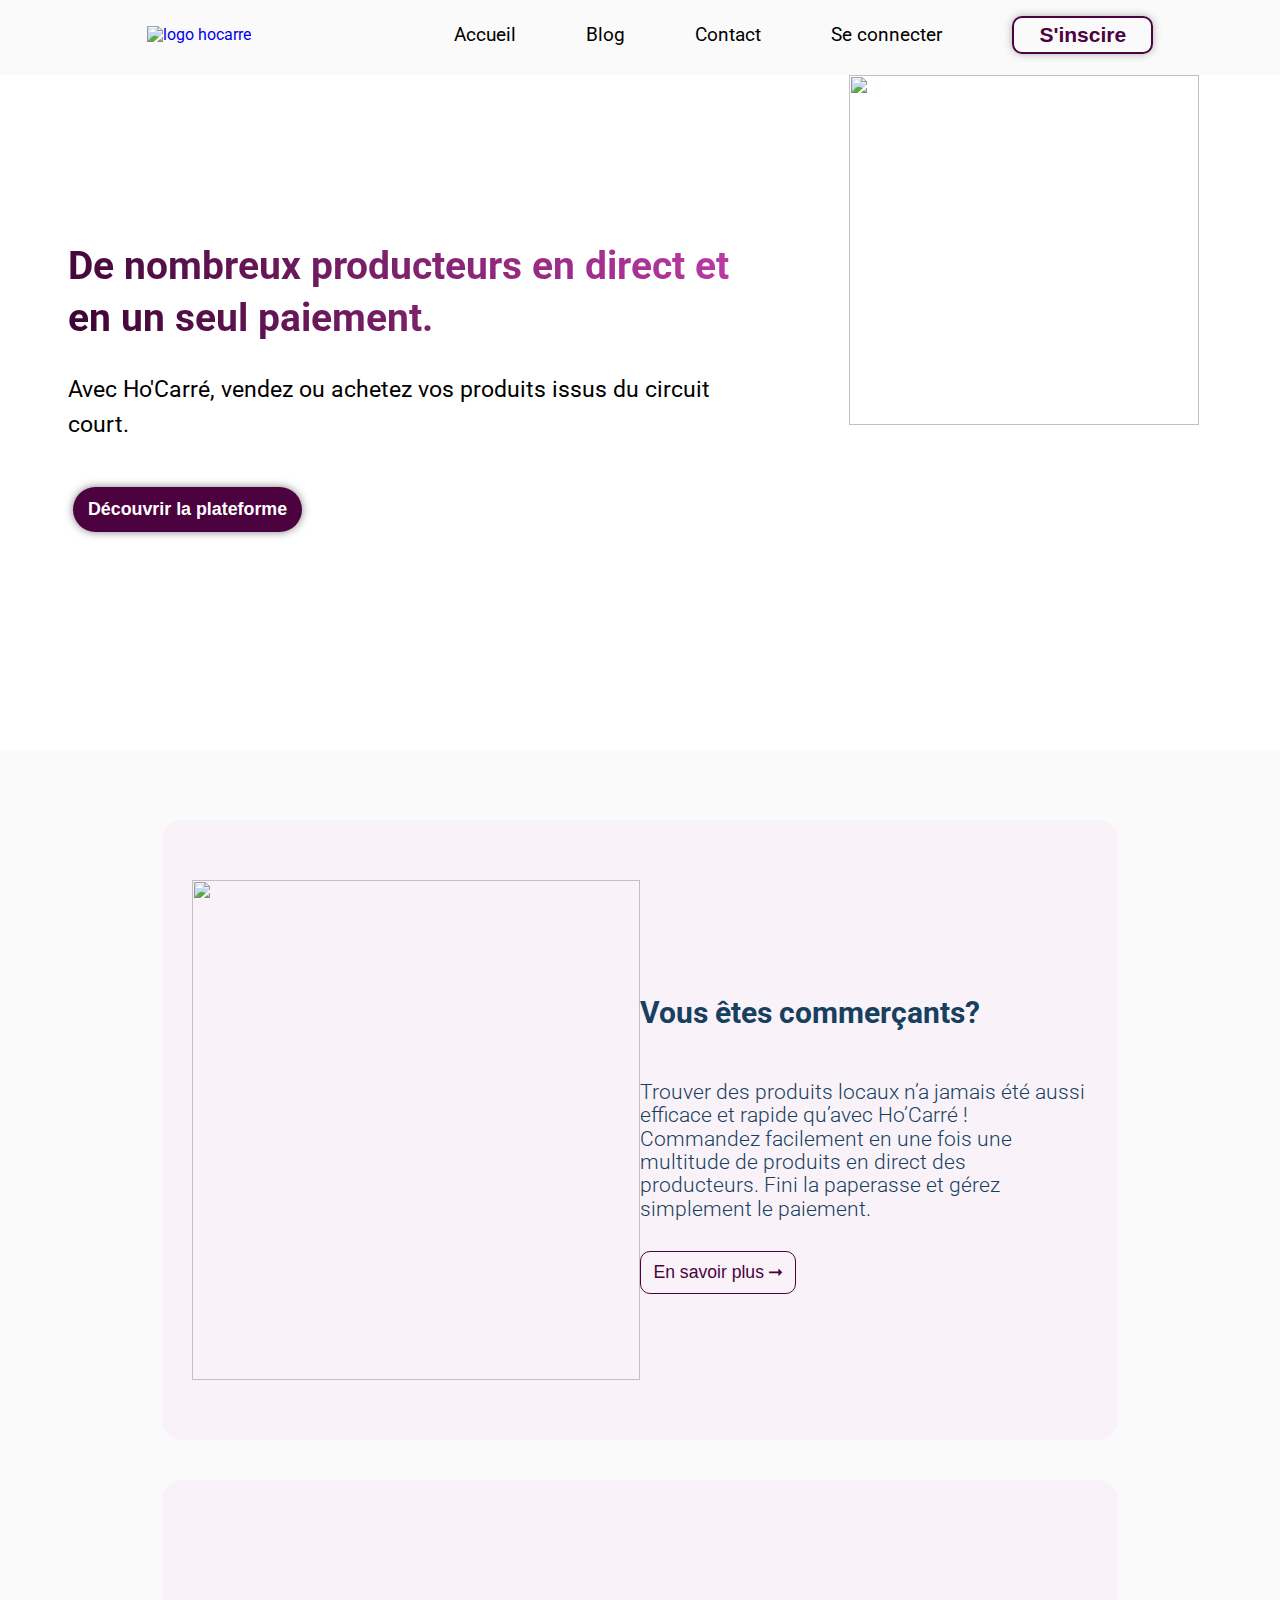
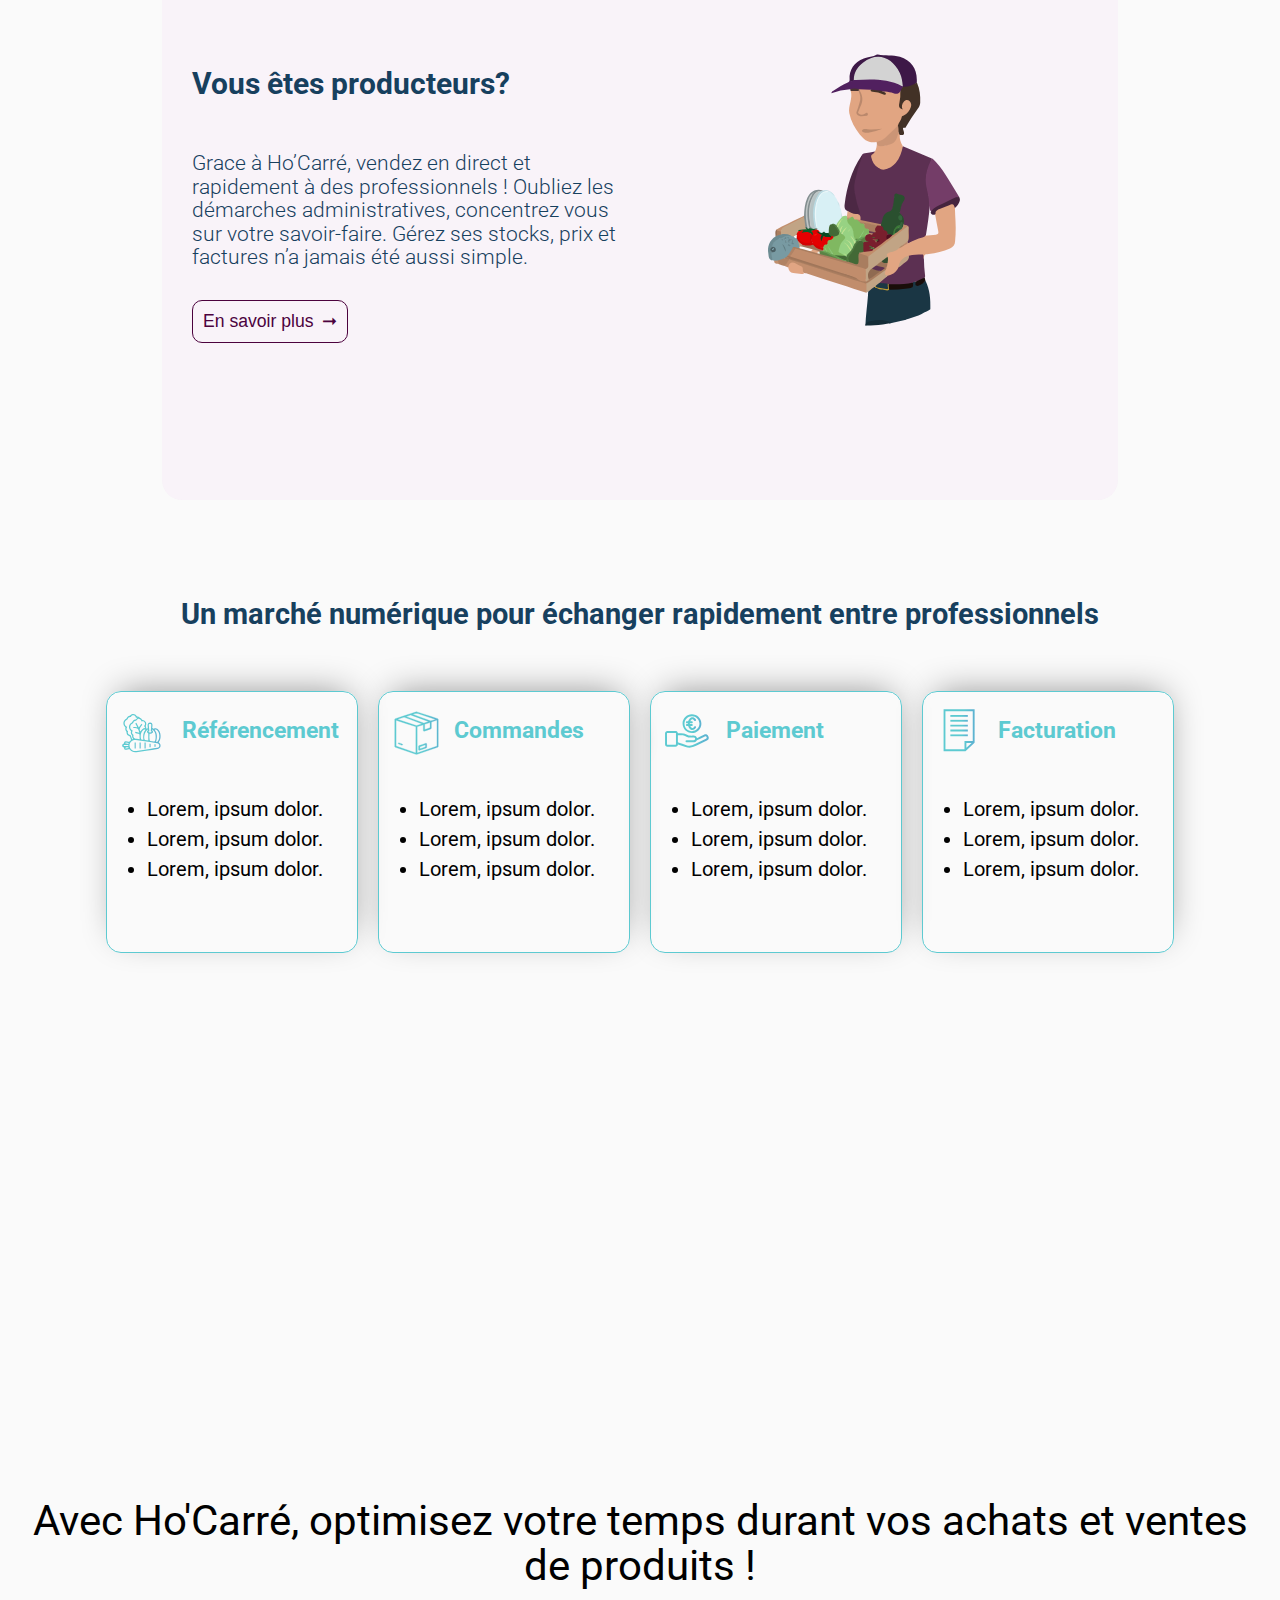
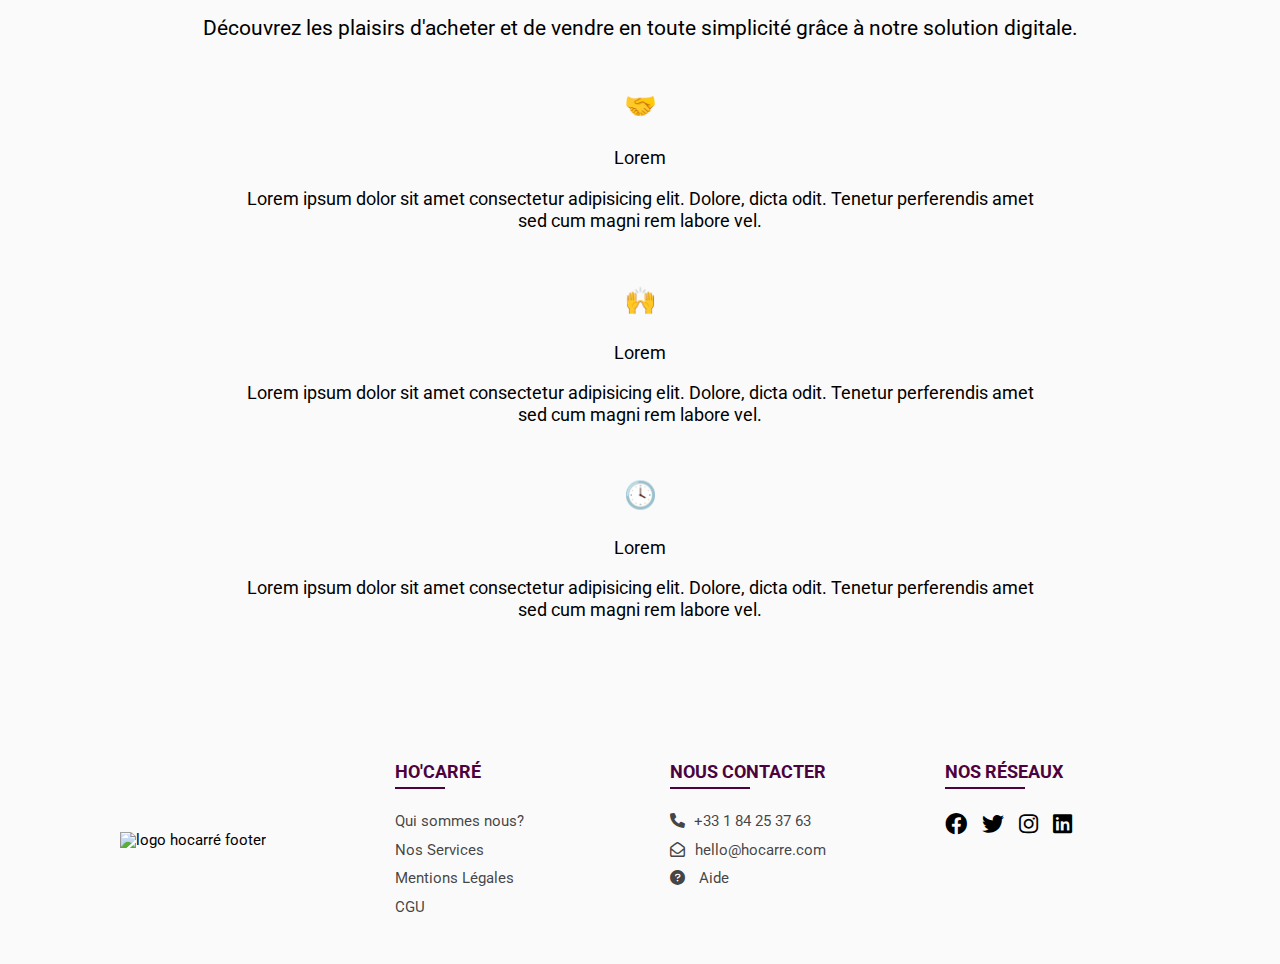
==== index.html @ ea3fe145 "why-hocarre section + resizing the hero section" ====
<!DOCTYPE html>
<html lang="fr">
<head>
    <meta charset="UTF-8">
    <meta http-equiv="X-UA-Compatible" content="IE=edge">
    <meta name="viewport" content="width=device-width, initial-scale=1.0">
    <meta name="description" content="Marketplace B2B">
    <title>Ho&#039;Carré | Accueil</title>
    <!-- icon -->
    <link rel="icon" type="image/icon" href="./assets/images/logos/iconHocarre.svg">
    <!-- font awesome cdn, will be moved to css file later -->
    <link rel="stylesheet" href="https://cdnjs.cloudflare.com/ajax/libs/font-awesome/6.0.0-beta3/css/all.min.css">
    <!-- fonts loaded with the preconnect attribute from google fonts -->
    <link rel="preconnect" href="https://fonts.googleapis.com">
    <link rel="preconnect" href="https://fonts.googleapis.com">
    <link rel="preconnect" href="https://fonts.gstatic.com" crossorigin>
    <link href="https://fonts.googleapis.com/css2?family=Roboto:wght@100;300;400;700&display=swap" rel="stylesheet">
    <!-- css styles -->
    <link rel="stylesheet" href="./distribution/css/style.css">
    <!-- Start of HubSpot Embed Code -->
    <script type="text/javascript" id="hs-script-loader" async defer src="//js-eu1.hs-scripts.com/25227429.js"></script>
    <!-- End of HubSpot Embed Code -->
</head>
<body>

    <!-- NAVBAR STARTS -->
    <header class="header">
        <nav class="navbar" role="navigation">

            <!-- LOGO STARTS -->
            <div class="navbar__logo">
                <a href="#"><img class="logo" src="./assets/images/logos/logoHocarre.svg" alt="logo hocarre"></a>
            </div>
            <!-- LOGO ENDS -->

            <!-- MENU STARTS -->
            <div class="menu">
                <ul class="menu__list" id="navMenu">
                    <li class="menu__item" >
                        <a class="item__link underlined" href="#">Accueil</a>
                    </li>
                    <li class="menu__item" >
                        <a class="item__link underlined" href="#">Blog</a>
                    </li>
                    <li class="menu__item">
                        <a class="item__link underlined" href="./contact.html" target="_blank">Contact</a>
                    </li>
                    <li class="menu__item">
                        <a style="white-space: nowrap;" class="item__link underlined" href="#"> Se connecter</a>
                    </li>
                    <li class="menu__item signUp">
                        <a href="https://app.hocarre.com/fr/register">
                            <button class="sign-up-btn" role="button">S'inscire</button>
                        </a>
                    </li>
                </ul>
                
            </div>
            <!-- MENU ENDS -->
            <button class="menu__hamburger" id="hamburger">
                <span class="menu__bar"></span>
                <span class="menu__bar"></span>
                <span class="menu__bar"></span>
            </button>
        </nav>
    </header>
    <!-- NAVBAR ENDS -->

    <!-- GLOBAL CONTAINER STARTS -->
    <div class="global-container">
        <!-- PRESENTATION STARTS -->
        <section class="section-presentation">
            <div class="presentation-container ">
                <div class="presentation__left ">
                    <div class="presentation__header">
                        <p class="presentation-title line-up gradient-text">
                            De nombreux producteurs en direct et en un seul paiement.
                        </p>
                    </div>
                    <div class="presentation__body">
                        <p class="presentation-text line-up">
                            Avec Ho'Carré, vendez ou achetez vos produits issus du circuit court.
                        </p>
                    </div>
                    <div class="presentation-cta">
                        <button class="presentation-cta__button line-up" role="button">
                            Découvrir la plateforme
                        </button>
                    </div>
                </div>

                <div class="presentation__right">
                    <img src="./assets/images/logos/logoHocarreSlogan.svg" width="350px" height="350px" alt="">
                </div>
            </div>
        </section>
        <!-- PRESENTATION ENDS -->

        <!-- HERO STARTS -->

        <section class="hero">
            
            <div class="hero_container">
                <div class="image_hero_A">
                    <img src="./assets/images/hero_section/woman.svg" alt="" class="hero-img-A">
                
                </div>
                <div class="text_hero">

                    <h3 class="text_header">
                        Vous êtes commerçants?
                    </h3>
    
                    <p class="main_text">
Trouver des produits locaux n’a jamais été aussi efficace et rapide qu’avec Ho’Carré ! Commandez facilement en une fois une multitude de produits en direct des producteurs. Fini la paperasse et gérez simplement le paiement.                    
                    </p>
    
                    <a href="">
                        <button class="hero-button arrow">En savoir plus</button>
                    </a>
    
                </div>
    
    
            </div>
 

        </section>

        <!-- ******************************************************************************************* -->

        <section class="hero">

            <div class="hero_container">
                <div class="text_hero">

                    <h3 class="text_header">
                        Vous êtes producteurs?
                    </h3>
    
                    <p class="main_text">
                        Grace à Ho’Carré, vendez en direct et rapidement à des professionnels ! Oubliez les démarches administratives, concentrez vous sur votre savoir-faire. Gérez ses stocks, prix et factures n’a jamais été aussi simple.
                    </p>
    
                    <a href="">
                        <button class="hero-button arrow"> 
                            En savoir plus
                        </button>
                    </a>
    
                </div>
    
                <div class="image_hero_A">
                    <img src="./assets/images/hero_section/Boy.svg" alt="" class="hero-img-A">
    
                </div>
    
            </div>
        </section>
        <!-- HERO ENDS  -->

        

        <!-- FEATURES STARTS -->
        <section class="section-features">

            <div class="features_top">
                <h1 class="features_title" >Un marché numérique pour échanger rapidement entre professionnels </h1>
            </div>

            <div class="features_bottom">

                <div class="features-box">
                    <div class="box-top">
                        <img src="./assets/images/features_section/référencement.svg" alt="">
                        <h2 class="box-title">Référencement</h2>
                    </div>

                    <div class="box-bottom">
                        <ul class="box-list">
                            <li class="box-item"> Lorem, ipsum dolor. </li>
                            <li class="box-item"> Lorem, ipsum dolor. </li>
                            <li class="box-item"> Lorem, ipsum dolor.</li>
                        </ul>

                    </div>



                </div>

                <div class="features-box">
                    <div class="box-top">
                        <img src="./assets/images/features_section/commandes.svg" alt="">
                        <h2 class="box-title">Commandes</h2>
                    </div>

                    <div class="box-bottom">
                        <ul class="box-list">
                            <li class="box-item"> Lorem, ipsum dolor. </li>
                            <li class="box-item"> Lorem, ipsum dolor. </li>
                            <li class="box-item"> Lorem, ipsum dolor.</li>
                        </ul>

                    </div>


                </div>

                <div class="features-box">
                    <div class="box-top">      
                        <img src="./assets/images/features_section/paiement.svg" alt="">
                        <h2 class="box-title">Paiement</h2>
                    </div>

                    <div class="box-bottom">
                        <ul class="box-list">
                            <li class="box-item"> Lorem, ipsum dolor. </li>
                            <li class="box-item"> Lorem, ipsum dolor. </li>
                            <li class="box-item"> Lorem, ipsum dolor.</li>
                        </ul>

                    </div>


                </div>

                <div class="features-box">
                    
                    <div class="box-top">
                        <img src="./assets/images/features_section/facturation.svg" alt="">
                        <h2 class="box-title">Facturation</h2>
                    </div>

                    <div class="box-bottom">
                        <ul class="box-list">
                            <li class="box-item"> Lorem, ipsum dolor. </li>
                            <li class="box-item"> Lorem, ipsum dolor. </li>
                            <li class="box-item"> Lorem, ipsum dolor.</li>
                        </ul>

                    </div>
                </div>

            </div>

        </section>
        <!-- FEATURES ENDS -->


        <!-- SECTION WHY HOCARRE STARTS -->
        <section class="why-hocarre">
            <div class="wh-container">
                <div class="top">
                    <h1 class="wh-main-title">
                        Avec Ho'Carré, optimisez votre temps durant vos achats et ventes de produits ! 
                    </h1>
                    <p class="wh-main-text">
                        Découvrez les plaisirs d'acheter et de vendre en toute simplicité grâce à notre solution digitale.
                    </p>
                </div>
                <div class="bottom">
                    <div class="wh-row">
                        <div class="wh-row_top">
                            <p>🤝</p>
                        </div>
                        <div class="wh-row_bottom">
                            <p>
                                Lorem
                            </p>
                            <p>
                                Lorem ipsum dolor sit amet consectetur adipisicing elit. Dolore, dicta odit. Tenetur perferendis amet sed cum magni rem labore vel.
                            </p>
                        </div>
                    </div>
                    <div class="wh-row">
                        <div class="wh-row_top">
                            <p>🙌</p>
                        </div>
                        <div class="wh-row_bottom">
                            <p>
                                Lorem
                            </p>
                            <p>
                                Lorem ipsum dolor sit amet consectetur adipisicing elit. Dolore, dicta odit. Tenetur perferendis amet sed cum magni rem labore vel.
                            </p>
                        </div>
                    </div>
                    <div class="wh-row">
                        <div class="wh-row_top">
                            <p>🕓</p>
                        </div>
                        <div class="wh-row_bottom">
                            <p>
                                Lorem
                            </p>
                            <p>
                                Lorem ipsum dolor sit amet consectetur adipisicing elit. Dolore, dicta odit. Tenetur perferendis amet sed cum magni rem labore vel.
                            </p>
                        </div>
                    </div>
                </div>
            </div>
        </section>
    </div>
    <!-- GLOBAL CONTAINER ENDS -->



    <!-- FOOTER STARTS -->
    <footer class="footer">
        <!-- container for footer elements -->
        <div class="footer-container">

            <div class="footer-block block-logo">
                    <img class="footer-logo" src="./assets/images/logos/logoHocarre2.svg"  alt="logo hocarré footer">
            </div>
                <!-- MENU -->
            <div class="footer-block ">
                    <h3 class="block-title company">HO'CARRÉ</h3>
                    <ul class="block-list">
                        <li class="block-list__item">
                            <a style="white-space: nowrap;" target="_blank" href="">Qui sommes nous?</a>
                        </li>
                        <li class="block-list__item">
                            <a target="_blank" href="">Nos Services</a>
                        </li>
                        <li class="block-list__item">
                            <a target="_blank" href="">Mentions Légales</a>
                        </li>
                        <li class="block-list__item">
                            <a target="_blank" href="">CGU</a>
                        </li>
                    </ul>
            </div>
            <!-- MENU ENDS -->
            <!-- CONTACT STARTS-->
            <div class="footer-block contact">
                    <h3 class="block-title">NOUS CONTACTER</h3>
                    <ul class="block-list">
                        <li class="block-list__item">
                            <a href="tel:+33184253763" target="_blank"> <i style="margin-right: 5px;" class="fas fa-phone"></i> +33 1 84 25 37 63</a>
                        </li>
                        <li class="block-list__item">
                            <a href="mailto:hello@hocarre.com" target="_blank"> <i style="margin-right: 10px;" class="far fa-envelope-open"></i>hello@hocarre.com</a>
                        </li>
                        <li class="block-list__item">
                            <a href="#" target="_blank"> <i style="margin-right: 10px;" class="fas fa-question-circle"></i> Aide</a>
                        </li>
                    </ul>
            </div>
            <!-- CONTACT ENDS -->
            <!-- SOCIAL NETWORKS STARTS -->
            <div class="footer-block">
                    <h3 class="block-title">NOS RÉSEAUX</h3>
                    <ul class="block-list media">
                        <li class="block-list__item">
                            <a href="" target="_blank" > 
                                <i class="fab fa-facebook"></i>
                            </a>
                        </li>
                        <li class="block-list__item">
                            <a target="_blank" href=""> 
                                <i class="fab fa-twitter"></i>
                            </a>
                        </li>
                        <li class="block-list__item">
                            <a target="_blank" href=""> 
                                <i class="fab fa-instagram"></i>
                            </a>
                        </li>
                        <li class="block-list__item">
                            <a target="_blank" href=""> 
                                <i class="fab fa-linkedin"></i>
                            </a>
                        </li>
                    </ul>
            </div>
            <!-- SOCIAL NETWORKS ENDS -->
        </div>

    </footer>
    <!-- FOOTER ENDS -->
    

    <!-- javascript -->
    <script src="./distribution/js/script.js"></script>
</body>
</html>
---- distribution/css/style.css ----
@charset "UTF-8";:root{--violet-hocarre:#4c023e;--beige:#edd5b7;--light-blue:#5dcad1;--electric-blue:#4568ff;--white:#fafafa;--light-gray:#b3b3b3;--target-section:rgba(212,192,208,.438);--base-font:"Roboto",sans-serif}*{box-sizing:border-box;font-size:100%}*,:after,:before{box-sizing:inherit}body{background-color:var(--white);font-family:var(--base-font);height:100vh;line-height:1.1;margin:0;padding:0;scroll-behavior:smooth}ul{list-style:none}a{text-decoration:none}span.ripple{animation:ripple .6s linear;background-color:hsla(0,0%,100%,.7);border-radius:50%;position:absolute;transform:scale(0)}@keyframes ripple{to{opacity:0;transform:scale(4)}}.floating{animation-duration:1.5s;animation-iteration-count:infinite;animation-name:floating;animation-timing-function:ease-out;margin-left:30px;margin-top:5px}@keyframes floating{0%{transform:translate(0)}50%{transform:translateY(20px)}to{transform:translate(0)}}.header{min-height:75px;width:100%}.navbar{align-items:center;background-color:var(--white);display:flex;height:100%;justify-content:space-around;left:0;max-height:70px;overflow:hidden;padding:0;position:fixed;top:0;width:100%;z-index:9999}.navbar__logo{left:3.4375rem;position:relative}.logo{height:100%;width:15.625rem}.menu__list{align-items:center;display:flex;justify-content:space-between}.menu__item{margin:0 2.1875rem}.item__link{color:#000;font-size:1.1875rem;padding-bottom:10px;position:relative}.item__link.underlined:hover{color:var(--violet-hocarre)}.item__link.underlined:before{background-color:var(--violet-hocarre);bottom:0;content:"";display:block;height:.125rem;left:0;position:absolute;transform:scaleX(0);transition:transform .4s ease;width:100%}.item__link.underlined:hover:before{transform:scaleX(1)}button{outline:0;overflow:hidden;position:relative;transition:background .3s}.sign-up-btn{background-color:transparent;border:2px solid var(--violet-hocarre);border-radius:.625rem;box-shadow:0 0 .5rem rgba(0,0,0,.3);color:var(--violet-hocarre);cursor:pointer;font-size:1.3125rem;font-weight:700;padding:.3125rem 1.5625rem}.sign-up-btn:hover{background-color:var(--violet-hocarre);color:var(--white);transition:.3s ease-out}.menu__hamburger{background-color:var(--white);border:none;display:none}.menu__bar{background-color:var(--violet-hocarre);display:block;height:.1875rem;margin:.3125rem auto;transition:all .3s ease-in-out;width:1.5625rem}@media only screen and (max-width:54.0625rem){.navbar{justify-content:space-between}.menu__list{background-color:var(--white);border-radius:.625rem;flex-direction:column;left:-1000%;position:fixed;text-align:center;top:2.75rem;transition:.7s;width:100%}.menu__list.menu--is-active{left:0}.menu__item{margin:1.5625rem 0}.menu__hamburger{cursor:pointer;display:block;justify-content:flex-end;margin-right:1.875rem}.menu__hamburger.menu--is-active .menu__bar:nth-child(2){opacity:0}.menu__hamburger.menu--is-active .menu__bar:first-child{transform:translateY(8px) rotate(45deg)}.menu__hamburger.menu--is-active .menu__bar:nth-child(3){transform:translateY(-8px) rotate(-45deg)}}.section-presentation{background-color:#fff;color:#000;height:75vh;width:100%}.presentation-container{display:flex;height:100%;width:100%}.presentation__left{align-items:center;display:flex;flex-direction:column;height:90%;justify-content:center;width:60%}.presentation-cta,.presentation__body,.presentation__header{width:90%}.presentation__header{font-size:calc(1.425rem + 1.3vw);font-weight:700;line-height:1.3}.gradient-text{-webkit-text-fill-color:transparent;-moz-text-fil-color:transparent;-webkit-background-clip:text;-moz-background-clip:text;background-clip:text;background-image:linear-gradient(55deg,#3a0430,rgba(170,0,139,.767));background-repeat:repeat;background-size:100%}.presentation-text,.presentation-title{margin:.9375rem 0 .9375rem 1.875rem}.presentation__body{font-size:calc(1.2rem + .3vw);line-height:1.5;margin-bottom:1.875rem}.presentation-cta__button{background-color:var(--violet-hocarre);border:none;border-radius:1.5625rem;box-shadow:0 0 .5rem rgba(0,0,0,.5);color:#fff;cursor:pointer;font-size:calc(.975rem + .175vw);font-weight:600;left:5%;padding:.75rem .9375rem;position:relative;transition:.25s}.presentation-cta__button:hover{box-shadow:0 .5em .5em -.4em var(--violet-hocarre);transform:translateY(-.25em)}.presentation__right{display:flex;height:90%;place-content:center;width:40%}@media screen and (max-width:56.5625rem){.presentation-container{align-items:flex-start;flex-direction:column-reverse}.presentation__left{height:65%;justify-content:flex-start;width:100%}.presentation__right{align-items:flex-start;height:35%;width:100%}.presentation__right img{height:70%;width:70%}.presentation__header{width:70%}.presentation__body{font-size:1.125rem;width:70%}.presentation-cta__button{left:20%}}.line-up{animation:animate-lineUp 2s ease-out}@keyframes animate-lineUp{0%{opacity:0;transform:translateY(100%)}20%{opacity:0}50%{opacity:1}80%{opacity:1;transform:translateY(0)}to{opacity:1;transform:translateY(0)}}.hero{display:grid;margin:6.25rem 0;min-width:100%;place-items:center}.hero_container{background-color:rgba(241,206,245,.171);border-radius:1.25rem;padding:1.875rem;width:80%}.image_hero_A{display:flex;justify-content:center}.hero-img-A{height:18.75rem;width:18.75rem}.hero a{align-self:flex-start;width:30%}.hero-button{background-color:transparent;border:1.4px solid var(--violet-hocarre);border-radius:10px;color:var(--violet-hocarre);cursor:pointer;font-size:1.1em;margin-top:10px;padding:.625rem;transition:.1s;width:100%}.hero-button:hover{background-color:var(--violet-hocarre);color:#fff}.arrow:after{content:"➞";display:inline-block;padding-left:4px;transition:transform .2s ease-out}.arrow:hover:after{transform:translateX(8px)}.text_hero{align-items:center;color:#17405e;display:flex;flex-direction:column}.text_header{align-self:flex-start;font-size:clamp(30px,40px,3vmin);font-weight:700}.text_hero .main_text{font-size:calc(1.25rem + .1vw);font-weight:300}@media screen and (min-width:1025px){.hero_container{display:flex;height:100%;place-items:center;width:70%}.image_hero_A,.text_hero{width:50%}.hero-img-A{height:31.25rem;width:100%}}.section-features{background-color:#fafafa;min-height:90vh;padding:10px 0;width:100%}.features_top{margin-bottom:50px}.features_title{color:#17405e;font-size:calc(.75em + 1.3vmax);text-align:center}.features_bottom{display:flex;flex-wrap:wrap;justify-content:center;width:100%}.features-box{border:1.5px solid var(--light-blue);border-radius:15px;box-shadow:2px -8px 36px -12px rgba(0,0,0,.48);display:flex;flex-direction:column;height:260px;line-height:20px;margin:10px;place-items:center;width:250px}.box-top{align-items:center;display:flex;height:30%;width:100%}.box-top img{width:calc(4.375rem + .4vw)}.box-top .box-title{color:var(--light-blue);font-size:calc(1.1rem + .4vw);margin:0;padding:0}.box-bottom{font-size:calc(.9rem + .425vw);height:70%;width:100%}.box-bottom .box-list{list-style:disc;margin-top:30px}.box-bottom .box-list .box-item{margin:10px 0}.why-hocarre{margin:70px 0;width:100%}.wh-container{display:flex;flex-direction:column;margin:0 25px;place-content:center}.wh-container .top .wh-main-title{font-size:calc(30px + .9vw);font-weight:400;text-align:center}.wh-container .top .wh-main-text{font-size:calc(15px + .45vw);font-weight:400;text-align:center}.wh-container .bottom .wh-row{margin:0 auto;padding:5px 0;width:80%}.wh-container .bottom .wh-row .wh-row_top{font-size:calc(20px + .5vw);text-align:center}.wh-container .bottom .wh-row .wh-row_bottom{font-size:calc(12px + .5vw);margin:0 auto;text-align:center;width:80%}.wh-container .bottom .wh-row .wh-row_bottom>p{line-height:22px}.footer{background-color:var(--white);min-height:250px;text-decoration:none;width:100%}.footer-container{align-items:flex-start;display:flex;font-size:.9375rem;justify-content:center;margin:0 auto;max-width:68.75rem;padding:1.875rem 0 0}.footer-block{flex-basis:20%;margin:0 1.875rem}.footer-block.block-logo{align-self:center}.footer-logo{height:9.375rem;width:12.5rem}.block-list{padding-left:0}.block-title{color:var(--violet-hocarre);font-size:1.125rem}.block-title:after{width:5rem}.block-title.company:after,.block-title:after{background-color:var(--violet-hocarre);content:"";display:block;height:.125rem;margin-top:.3125rem}.block-title.company:after{width:3.125rem}.block-list__item{padding:.375rem 0;transition:.3s}.block-list__item:hover{text-decoration:underline}.block-list.media{display:flex}.block-list.media .block-list__item{font-size:1.375rem;padding-right:.9375rem;transition:all .3s ease}.block-list.media .block-list__item>a>i{color:#000}.block-list.media .block-list__item>a>i:hover{color:var(--violet-hocarre);transform:scale(1.22)}.block-list__item>a{color:rgba(51,51,51,.911)}@media screen and (max-width:62.5rem){.footer-container{flex-wrap:wrap;max-width:100%}.footer-block{flex-basis:auto;margin:1.25rem}}@media screen and (max-width:37.5rem){.footer-container{justify-content:center;padding-top:1.875rem}.footer-block{flex-basis:70%}}.contact-page-body{background-color:hsla(33,60%,82%,.384);height:100%;margin:0;width:100%}.contact-page-header{display:grid;height:6.25rem;margin-bottom:.9375rem;place-content:center}.contact__logo{width:18.75rem}.contact-page-container{display:flex;margin:0 auto;width:70%}.ct-page-desc{width:50%}.ct-pg__header h2{color:var(--violet-hocarre);font-size:3.3vw;font-weight:700;width:100%}.ct-pg__header.typewriter h2{animation:typing 3s steps(40),blink-caret .8s step-end 8;border-right:.1em solid transparent;letter-spacing:.1em;overflow:hidden;white-space:nowrap;width:90%}@keyframes typing{0%{width:0}to{width:85%}}@keyframes blink-caret{0%,to{border-color:transparent}50%{border-color:var(--violet-hocarre)}}.ct-page__body p{font-size:1.125rem;width:75%}.contact-page__bottom{background-color:hsla(0,0%,100%,.411);border-radius:.625rem;display:grid;margin-top:2.8125rem;max-width:14.375rem;min-height:11.875rem;min-width:13.125rem;padding:.3125rem;place-content:center}.ct-pg-row{font-size:1.1875rem;margin:.3125rem 0;text-align:center}.ct-pg-networks{color:var(--violet-hocarre);display:flex;justify-content:space-around;padding:0}.form-container{box-shadow:-7px 2px 26px 14px rgba(0,0,0,.1);margin-left:7%;width:50%}.form-row.first-row{display:flex}.form-row.first-row .form-group{width:45%}.form-row.first-row .form-group:first-of-type{margin-right:10%}.form-container{background-color:var(--white);border-radius:.9375rem;max-height:30rem;max-width:21.875rem;padding:.3125rem 1.875rem 0;position:relative}.form-group{margin:1.6rem 0 1.2rem;position:relative}.input-data{height:1.875rem}.contact-textarea{resize:none}.f-ctrl-label{color:#7a7979;font-size:1rem!important;padding-left:.12rem;pointer-events:none;position:absolute;top:.2rem;transition:all .31s ease;z-index:1}.material-dsgn-bar{border-bottom:.063rem solid #999;display:block;position:relative}.material-dsgn-bar:before{background:var(--violet-hocarre);bottom:-.063rem;content:"";height:.125rem;left:50%;position:absolute;transition:left .28s ease,width .28s ease;width:0;z-index:2}.contact-textarea,.input-data{background:none;border-color:transparent;border-width:0;box-shadow:none;color:transparent;display:block;font-size:1rem;line-height:1.8;padding:.125rem .125rem .063rem;transition:all .31s ease;width:100%}.contact-textarea:focus,.contact-textarea:valid,.input-data:focus,.input-data:valid{color:#333}.contact-textarea:focus~.f-ctrl-label,.contact-textarea:valid~.f-ctrl-label,.input-data:focus~.f-ctrl-label,.input-data:valid~.f-ctrl-label{font-size:.8rem;left:0;top:-1rem}.contact-textarea:focus,.input-data:focus{outline:none}.contact-textarea:focus~.f-ctrl-label,.input-data:focus~.f-ctrl-label{color:var(--violet-hocarre)}.contact-textarea:focus~.material-dsgn-bar:before,.input-data:focus~.material-dsgn-bar:before{left:0;width:100%}.ct-form-btn{background-color:var(--violet-hocarre);border:1px solid var(--violet-hocarre);border-radius:.4375rem;color:var(--violet-hocarre);color:var(--white);cursor:pointer;font-size:1rem;margin:1.5rem 0 1rem;overflow:hidden;padding:.5rem 1.8rem;position:relative}
/*# sourceMappingURL=style.css.map */
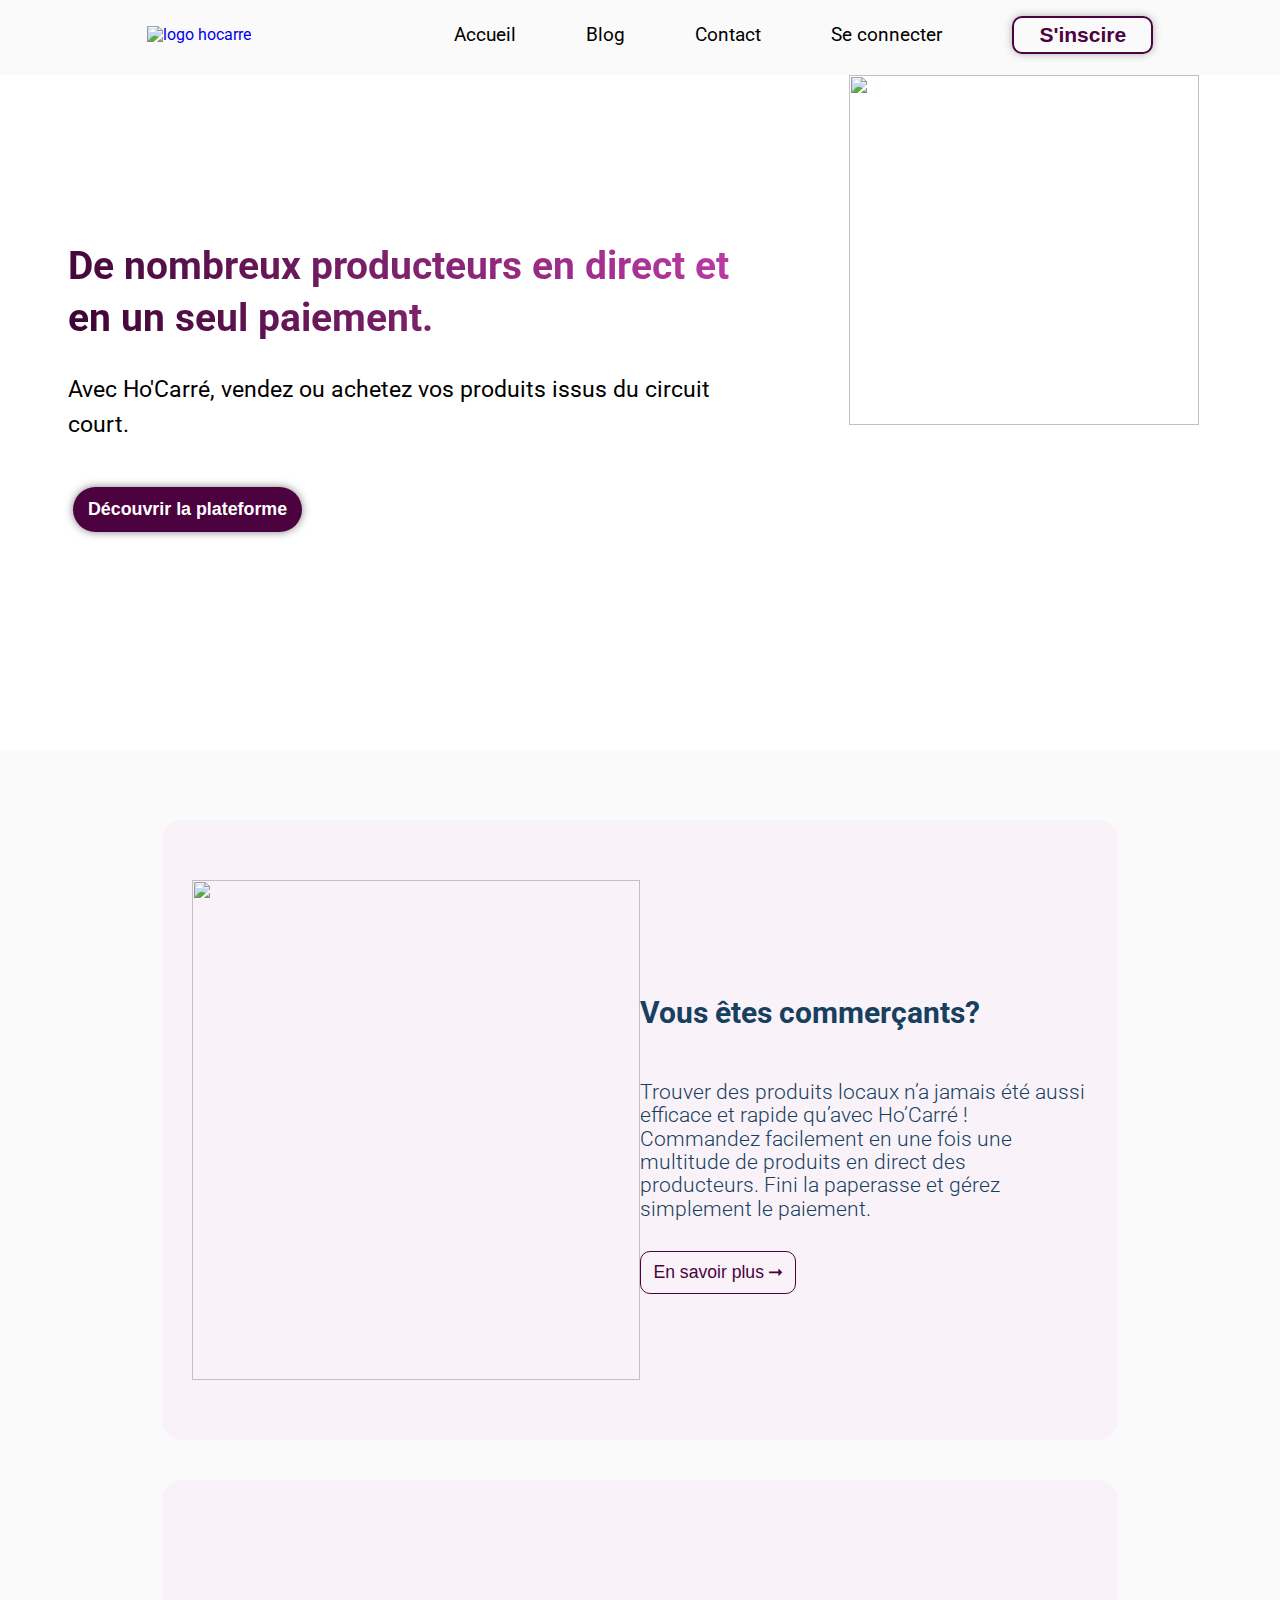
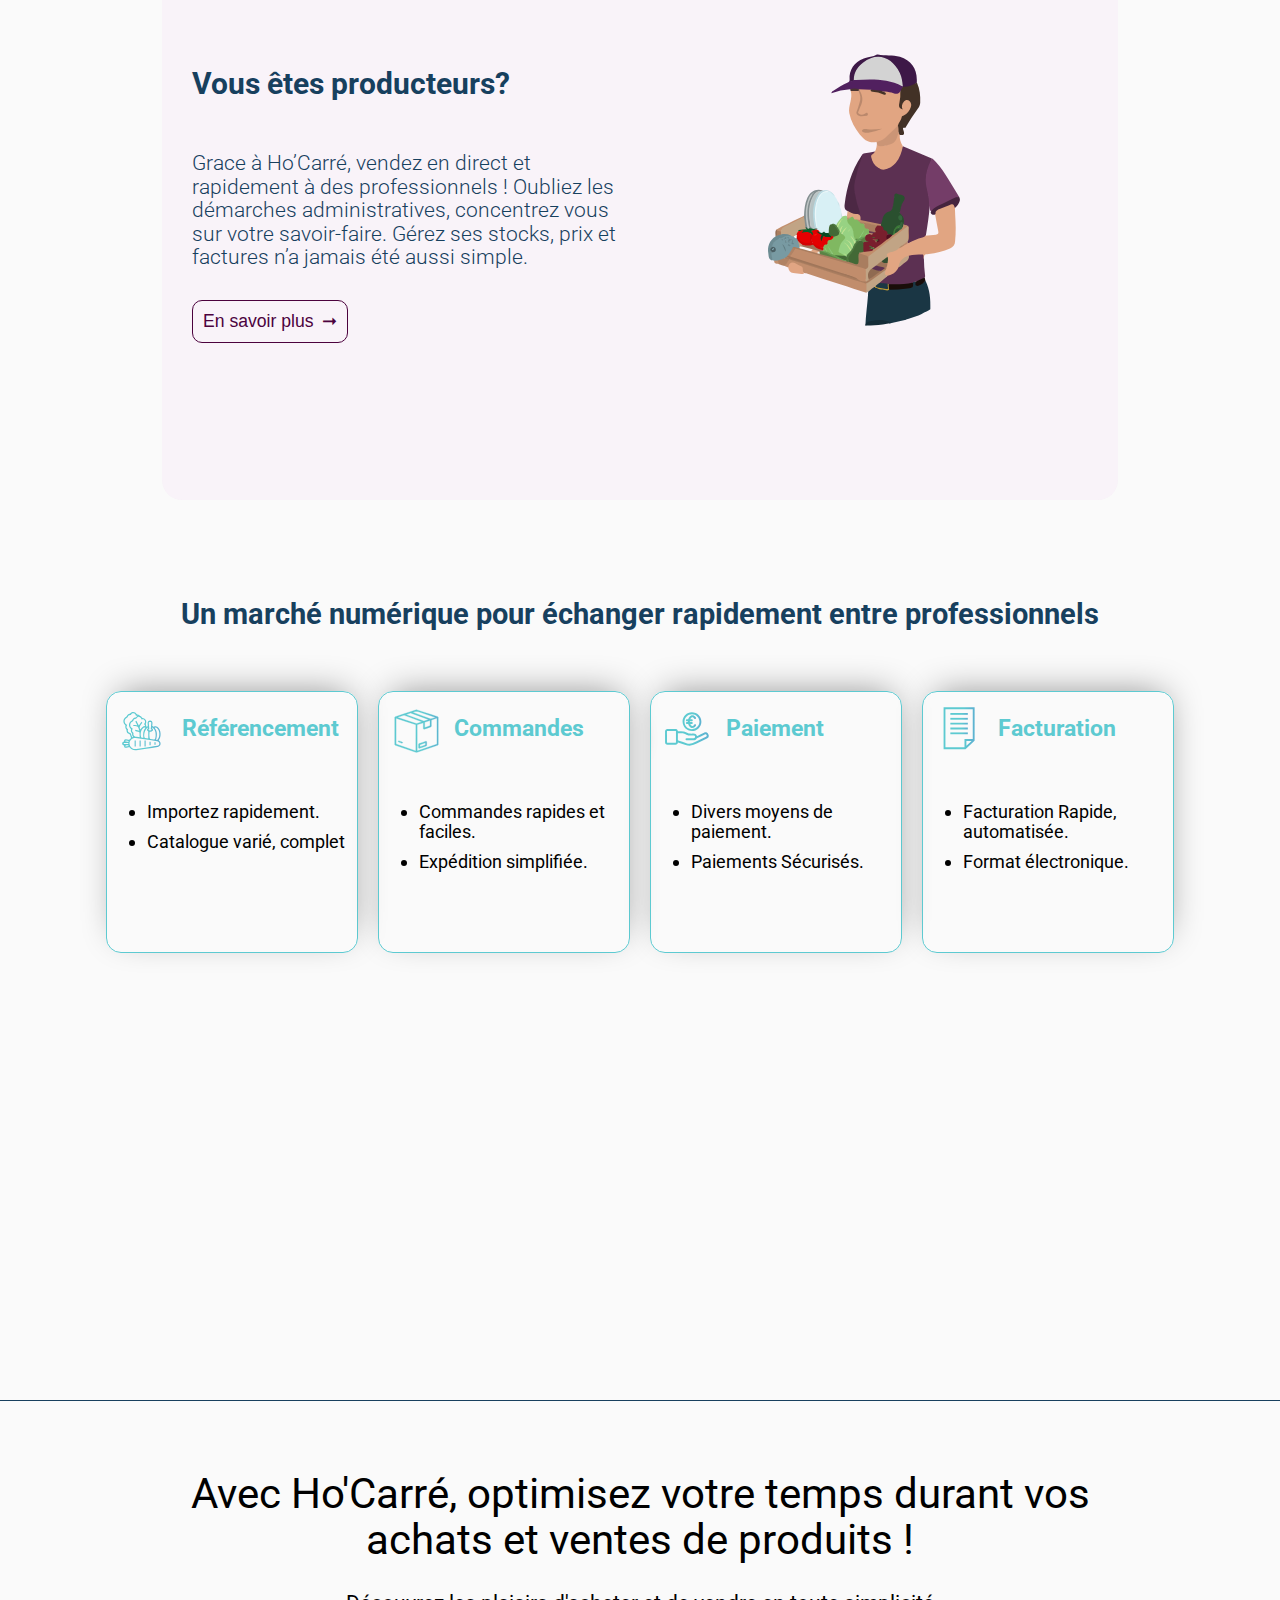
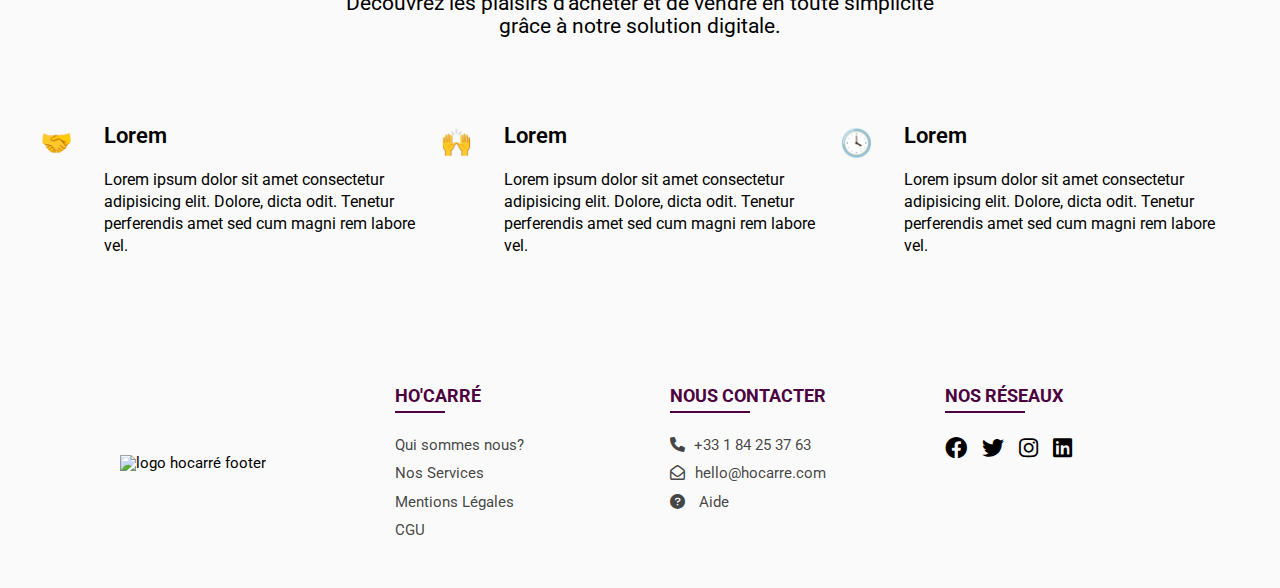
==== commit 4b4e93f6: "Merge pull request #10 from Rhapsoody/dev-shalom" ====
--- a/index.html
+++ b/index.html
@@ -178,9 +178,8 @@
 
                     <div class="box-bottom">
                         <ul class="box-list">
-                            <li class="box-item"> Lorem, ipsum dolor. </li>
-                            <li class="box-item"> Lorem, ipsum dolor. </li>
-                            <li class="box-item"> Lorem, ipsum dolor.</li>
+                            <li class="box-item"> Importez rapidement.   </li>
+                            <li class="box-item"> Catalogue varié, complet </li>
                         </ul>
 
                     </div>
@@ -197,9 +196,9 @@
 
                     <div class="box-bottom">
                         <ul class="box-list">
-                            <li class="box-item"> Lorem, ipsum dolor. </li>
-                            <li class="box-item"> Lorem, ipsum dolor. </li>
-                            <li class="box-item"> Lorem, ipsum dolor.</li>
+                            <li class="box-item"> Commandes rapides et faciles. </li>
+                            <li class="box-item"> Expédition simplifiée. </li>
+                            <!-- <li class="box-item"> Lorem, ipsum dolor.</li> -->
                         </ul>
 
                     </div>
@@ -215,9 +214,9 @@
 
                     <div class="box-bottom">
                         <ul class="box-list">
-                            <li class="box-item"> Lorem, ipsum dolor. </li>
-                            <li class="box-item"> Lorem, ipsum dolor. </li>
-                            <li class="box-item"> Lorem, ipsum dolor.</li>
+                            <li class="box-item"> Divers moyens de paiement. </li>
+                            <li class="box-item"> Paiements Sécurisés. </li>
+                            <!-- <li class="box-item"> Lorem, ipsum dolor.</li> -->
                         </ul>
 
                     </div>
@@ -234,9 +233,9 @@
 
                     <div class="box-bottom">
                         <ul class="box-list">
-                            <li class="box-item"> Lorem, ipsum dolor. </li>
-                            <li class="box-item"> Lorem, ipsum dolor. </li>
-                            <li class="box-item"> Lorem, ipsum dolor.</li>
+                            <li class="box-item"> Facturation Rapide, automatisée. </li>
+                            <li class="box-item">Format électronique. </li>
+                            <!-- <li class="box-item"> Lorem, ipsum dolor.</li> -->
                         </ul>
 
                     </div>
--- a/distribution/css/style.css
+++ b/distribution/css/style.css
@@ -1,2 +1,2 @@
-@charset "UTF-8";:root{--violet-hocarre:#4c023e;--beige:#edd5b7;--light-blue:#5dcad1;--electric-blue:#4568ff;--white:#fafafa;--light-gray:#b3b3b3;--target-section:rgba(212,192,208,.438);--base-font:"Roboto",sans-serif}*{box-sizing:border-box;font-size:100%}*,:after,:before{box-sizing:inherit}body{background-color:var(--white);font-family:var(--base-font);height:100vh;line-height:1.1;margin:0;padding:0;scroll-behavior:smooth}ul{list-style:none}a{text-decoration:none}span.ripple{animation:ripple .6s linear;background-color:hsla(0,0%,100%,.7);border-radius:50%;position:absolute;transform:scale(0)}@keyframes ripple{to{opacity:0;transform:scale(4)}}.floating{animation-duration:1.5s;animation-iteration-count:infinite;animation-name:floating;animation-timing-function:ease-out;margin-left:30px;margin-top:5px}@keyframes floating{0%{transform:translate(0)}50%{transform:translateY(20px)}to{transform:translate(0)}}.header{min-height:75px;width:100%}.navbar{align-items:center;background-color:var(--white);display:flex;height:100%;justify-content:space-around;left:0;max-height:70px;overflow:hidden;padding:0;position:fixed;top:0;width:100%;z-index:9999}.navbar__logo{left:3.4375rem;position:relative}.logo{height:100%;width:15.625rem}.menu__list{align-items:center;display:flex;justify-content:space-between}.menu__item{margin:0 2.1875rem}.item__link{color:#000;font-size:1.1875rem;padding-bottom:10px;position:relative}.item__link.underlined:hover{color:var(--violet-hocarre)}.item__link.underlined:before{background-color:var(--violet-hocarre);bottom:0;content:"";display:block;height:.125rem;left:0;position:absolute;transform:scaleX(0);transition:transform .4s ease;width:100%}.item__link.underlined:hover:before{transform:scaleX(1)}button{outline:0;overflow:hidden;position:relative;transition:background .3s}.sign-up-btn{background-color:transparent;border:2px solid var(--violet-hocarre);border-radius:.625rem;box-shadow:0 0 .5rem rgba(0,0,0,.3);color:var(--violet-hocarre);cursor:pointer;font-size:1.3125rem;font-weight:700;padding:.3125rem 1.5625rem}.sign-up-btn:hover{background-color:var(--violet-hocarre);color:var(--white);transition:.3s ease-out}.menu__hamburger{background-color:var(--white);border:none;display:none}.menu__bar{background-color:var(--violet-hocarre);display:block;height:.1875rem;margin:.3125rem auto;transition:all .3s ease-in-out;width:1.5625rem}@media only screen and (max-width:54.0625rem){.navbar{justify-content:space-between}.menu__list{background-color:var(--white);border-radius:.625rem;flex-direction:column;left:-1000%;position:fixed;text-align:center;top:2.75rem;transition:.7s;width:100%}.menu__list.menu--is-active{left:0}.menu__item{margin:1.5625rem 0}.menu__hamburger{cursor:pointer;display:block;justify-content:flex-end;margin-right:1.875rem}.menu__hamburger.menu--is-active .menu__bar:nth-child(2){opacity:0}.menu__hamburger.menu--is-active .menu__bar:first-child{transform:translateY(8px) rotate(45deg)}.menu__hamburger.menu--is-active .menu__bar:nth-child(3){transform:translateY(-8px) rotate(-45deg)}}.section-presentation{background-color:#fff;color:#000;height:75vh;width:100%}.presentation-container{display:flex;height:100%;width:100%}.presentation__left{align-items:center;display:flex;flex-direction:column;height:90%;justify-content:center;width:60%}.presentation-cta,.presentation__body,.presentation__header{width:90%}.presentation__header{font-size:calc(1.425rem + 1.3vw);font-weight:700;line-height:1.3}.gradient-text{-webkit-text-fill-color:transparent;-moz-text-fil-color:transparent;-webkit-background-clip:text;-moz-background-clip:text;background-clip:text;background-image:linear-gradient(55deg,#3a0430,rgba(170,0,139,.767));background-repeat:repeat;background-size:100%}.presentation-text,.presentation-title{margin:.9375rem 0 .9375rem 1.875rem}.presentation__body{font-size:calc(1.2rem + .3vw);line-height:1.5;margin-bottom:1.875rem}.presentation-cta__button{background-color:var(--violet-hocarre);border:none;border-radius:1.5625rem;box-shadow:0 0 .5rem rgba(0,0,0,.5);color:#fff;cursor:pointer;font-size:calc(.975rem + .175vw);font-weight:600;left:5%;padding:.75rem .9375rem;position:relative;transition:.25s}.presentation-cta__button:hover{box-shadow:0 .5em .5em -.4em var(--violet-hocarre);transform:translateY(-.25em)}.presentation__right{display:flex;height:90%;place-content:center;width:40%}@media screen and (max-width:56.5625rem){.presentation-container{align-items:flex-start;flex-direction:column-reverse}.presentation__left{height:65%;justify-content:flex-start;width:100%}.presentation__right{align-items:flex-start;height:35%;width:100%}.presentation__right img{height:70%;width:70%}.presentation__header{width:70%}.presentation__body{font-size:1.125rem;width:70%}.presentation-cta__button{left:20%}}.line-up{animation:animate-lineUp 2s ease-out}@keyframes animate-lineUp{0%{opacity:0;transform:translateY(100%)}20%{opacity:0}50%{opacity:1}80%{opacity:1;transform:translateY(0)}to{opacity:1;transform:translateY(0)}}.hero{display:grid;margin:6.25rem 0;min-width:100%;place-items:center}.hero_container{background-color:rgba(241,206,245,.171);border-radius:1.25rem;padding:1.875rem;width:80%}.image_hero_A{display:flex;justify-content:center}.hero-img-A{height:18.75rem;width:18.75rem}.hero a{align-self:flex-start;width:30%}.hero-button{background-color:transparent;border:1.4px solid var(--violet-hocarre);border-radius:10px;color:var(--violet-hocarre);cursor:pointer;font-size:1.1em;margin-top:10px;padding:.625rem;transition:.1s;width:100%}.hero-button:hover{background-color:var(--violet-hocarre);color:#fff}.arrow:after{content:"➞";display:inline-block;padding-left:4px;transition:transform .2s ease-out}.arrow:hover:after{transform:translateX(8px)}.text_hero{align-items:center;color:#17405e;display:flex;flex-direction:column}.text_header{align-self:flex-start;font-size:clamp(30px,40px,3vmin);font-weight:700}.text_hero .main_text{font-size:calc(1.25rem + .1vw);font-weight:300}@media screen and (min-width:1025px){.hero_container{display:flex;height:100%;place-items:center;width:70%}.image_hero_A,.text_hero{width:50%}.hero-img-A{height:31.25rem;width:100%}}.section-features{background-color:#fafafa;min-height:90vh;padding:10px 0;width:100%}.features_top{margin-bottom:50px}.features_title{color:#17405e;font-size:calc(.75em + 1.3vmax);text-align:center}.features_bottom{display:flex;flex-wrap:wrap;justify-content:center;width:100%}.features-box{border:1.5px solid var(--light-blue);border-radius:15px;box-shadow:2px -8px 36px -12px rgba(0,0,0,.48);display:flex;flex-direction:column;height:260px;line-height:20px;margin:10px;place-items:center;width:250px}.box-top{align-items:center;display:flex;height:30%;width:100%}.box-top img{width:calc(4.375rem + .4vw)}.box-top .box-title{color:var(--light-blue);font-size:calc(1.1rem + .4vw);margin:0;padding:0}.box-bottom{font-size:calc(.9rem + .425vw);height:70%;width:100%}.box-bottom .box-list{list-style:disc;margin-top:30px}.box-bottom .box-list .box-item{margin:10px 0}.why-hocarre{margin:70px 0;width:100%}.wh-container{display:flex;flex-direction:column;margin:0 25px;place-content:center}.wh-container .top .wh-main-title{font-size:calc(30px + .9vw);font-weight:400;text-align:center}.wh-container .top .wh-main-text{font-size:calc(15px + .45vw);font-weight:400;text-align:center}.wh-container .bottom .wh-row{margin:0 auto;padding:5px 0;width:80%}.wh-container .bottom .wh-row .wh-row_top{font-size:calc(20px + .5vw);text-align:center}.wh-container .bottom .wh-row .wh-row_bottom{font-size:calc(12px + .5vw);margin:0 auto;text-align:center;width:80%}.wh-container .bottom .wh-row .wh-row_bottom>p{line-height:22px}.footer{background-color:var(--white);min-height:250px;text-decoration:none;width:100%}.footer-container{align-items:flex-start;display:flex;font-size:.9375rem;justify-content:center;margin:0 auto;max-width:68.75rem;padding:1.875rem 0 0}.footer-block{flex-basis:20%;margin:0 1.875rem}.footer-block.block-logo{align-self:center}.footer-logo{height:9.375rem;width:12.5rem}.block-list{padding-left:0}.block-title{color:var(--violet-hocarre);font-size:1.125rem}.block-title:after{width:5rem}.block-title.company:after,.block-title:after{background-color:var(--violet-hocarre);content:"";display:block;height:.125rem;margin-top:.3125rem}.block-title.company:after{width:3.125rem}.block-list__item{padding:.375rem 0;transition:.3s}.block-list__item:hover{text-decoration:underline}.block-list.media{display:flex}.block-list.media .block-list__item{font-size:1.375rem;padding-right:.9375rem;transition:all .3s ease}.block-list.media .block-list__item>a>i{color:#000}.block-list.media .block-list__item>a>i:hover{color:var(--violet-hocarre);transform:scale(1.22)}.block-list__item>a{color:rgba(51,51,51,.911)}@media screen and (max-width:62.5rem){.footer-container{flex-wrap:wrap;max-width:100%}.footer-block{flex-basis:auto;margin:1.25rem}}@media screen and (max-width:37.5rem){.footer-container{justify-content:center;padding-top:1.875rem}.footer-block{flex-basis:70%}}.contact-page-body{background-color:hsla(33,60%,82%,.384);height:100%;margin:0;width:100%}.contact-page-header{display:grid;height:6.25rem;margin-bottom:.9375rem;place-content:center}.contact__logo{width:18.75rem}.contact-page-container{display:flex;margin:0 auto;width:70%}.ct-page-desc{width:50%}.ct-pg__header h2{color:var(--violet-hocarre);font-size:3.3vw;font-weight:700;width:100%}.ct-pg__header.typewriter h2{animation:typing 3s steps(40),blink-caret .8s step-end 8;border-right:.1em solid transparent;letter-spacing:.1em;overflow:hidden;white-space:nowrap;width:90%}@keyframes typing{0%{width:0}to{width:85%}}@keyframes blink-caret{0%,to{border-color:transparent}50%{border-color:var(--violet-hocarre)}}.ct-page__body p{font-size:1.125rem;width:75%}.contact-page__bottom{background-color:hsla(0,0%,100%,.411);border-radius:.625rem;display:grid;margin-top:2.8125rem;max-width:14.375rem;min-height:11.875rem;min-width:13.125rem;padding:.3125rem;place-content:center}.ct-pg-row{font-size:1.1875rem;margin:.3125rem 0;text-align:center}.ct-pg-networks{color:var(--violet-hocarre);display:flex;justify-content:space-around;padding:0}.form-container{box-shadow:-7px 2px 26px 14px rgba(0,0,0,.1);margin-left:7%;width:50%}.form-row.first-row{display:flex}.form-row.first-row .form-group{width:45%}.form-row.first-row .form-group:first-of-type{margin-right:10%}.form-container{background-color:var(--white);border-radius:.9375rem;max-height:30rem;max-width:21.875rem;padding:.3125rem 1.875rem 0;position:relative}.form-group{margin:1.6rem 0 1.2rem;position:relative}.input-data{height:1.875rem}.contact-textarea{resize:none}.f-ctrl-label{color:#7a7979;font-size:1rem!important;padding-left:.12rem;pointer-events:none;position:absolute;top:.2rem;transition:all .31s ease;z-index:1}.material-dsgn-bar{border-bottom:.063rem solid #999;display:block;position:relative}.material-dsgn-bar:before{background:var(--violet-hocarre);bottom:-.063rem;content:"";height:.125rem;left:50%;position:absolute;transition:left .28s ease,width .28s ease;width:0;z-index:2}.contact-textarea,.input-data{background:none;border-color:transparent;border-width:0;box-shadow:none;color:transparent;display:block;font-size:1rem;line-height:1.8;padding:.125rem .125rem .063rem;transition:all .31s ease;width:100%}.contact-textarea:focus,.contact-textarea:valid,.input-data:focus,.input-data:valid{color:#333}.contact-textarea:focus~.f-ctrl-label,.contact-textarea:valid~.f-ctrl-label,.input-data:focus~.f-ctrl-label,.input-data:valid~.f-ctrl-label{font-size:.8rem;left:0;top:-1rem}.contact-textarea:focus,.input-data:focus{outline:none}.contact-textarea:focus~.f-ctrl-label,.input-data:focus~.f-ctrl-label{color:var(--violet-hocarre)}.contact-textarea:focus~.material-dsgn-bar:before,.input-data:focus~.material-dsgn-bar:before{left:0;width:100%}.ct-form-btn{background-color:var(--violet-hocarre);border:1px solid var(--violet-hocarre);border-radius:.4375rem;color:var(--violet-hocarre);color:var(--white);cursor:pointer;font-size:1rem;margin:1.5rem 0 1rem;overflow:hidden;padding:.5rem 1.8rem;position:relative}
+@charset "UTF-8";:root{--violet-hocarre:#4c023e;--beige:#edd5b7;--light-blue:#5dcad1;--electric-blue:#4568ff;--white:#fafafa;--light-gray:#b3b3b3;--target-section:rgba(212,192,208,.438);--base-font:"Roboto",sans-serif}*{box-sizing:border-box;font-size:100%}*,:after,:before{box-sizing:inherit}body{background-color:var(--white);font-family:var(--base-font);height:100vh;line-height:1.1;margin:0;padding:0;scroll-behavior:smooth}ul{list-style:none}a{text-decoration:none}span.ripple{animation:ripple .6s linear;background-color:hsla(0,0%,100%,.7);border-radius:50%;position:absolute;transform:scale(0)}@keyframes ripple{to{opacity:0;transform:scale(4)}}.floating{animation-duration:1.5s;animation-iteration-count:infinite;animation-name:floating;animation-timing-function:ease-out;margin-left:30px;margin-top:5px}@keyframes floating{0%{transform:translate(0)}50%{transform:translateY(20px)}to{transform:translate(0)}}.header{min-height:75px;width:100%}.navbar{align-items:center;background-color:var(--white);display:flex;height:100%;justify-content:space-around;left:0;max-height:70px;overflow:hidden;padding:0;position:fixed;top:0;width:100%;z-index:9999}.navbar__logo{left:3.4375rem;position:relative}.logo{height:100%;width:15.625rem}.menu__list{align-items:center;display:flex;justify-content:space-between}.menu__item{margin:0 2.1875rem}.item__link{color:#000;font-size:1.1875rem;padding-bottom:10px;position:relative}.item__link.underlined:hover{color:var(--violet-hocarre)}.item__link.underlined:before{background-color:var(--violet-hocarre);bottom:0;content:"";display:block;height:.125rem;left:0;position:absolute;transform:scaleX(0);transition:transform .4s ease;width:100%}.item__link.underlined:hover:before{transform:scaleX(1)}button{outline:0;overflow:hidden;position:relative;transition:background .3s}.sign-up-btn{background-color:transparent;border:2px solid var(--violet-hocarre);border-radius:.625rem;box-shadow:0 0 .5rem rgba(0,0,0,.3);color:var(--violet-hocarre);cursor:pointer;font-size:1.3125rem;font-weight:700;padding:.3125rem 1.5625rem}.sign-up-btn:hover{background-color:var(--violet-hocarre);color:var(--white);transition:.3s ease-out}.menu__hamburger{background-color:var(--white);border:none;display:none}.menu__bar{background-color:var(--violet-hocarre);display:block;height:.1875rem;margin:.3125rem auto;transition:all .3s ease-in-out;width:1.5625rem}@media only screen and (max-width:54.0625rem){.navbar{justify-content:space-between}.menu__list{background-color:var(--white);border-radius:.625rem;flex-direction:column;left:-1000%;position:fixed;text-align:center;top:2.75rem;transition:.7s;width:100%}.menu__list.menu--is-active{left:0}.menu__item{margin:1.5625rem 0}.menu__hamburger{cursor:pointer;display:block;justify-content:flex-end;margin-right:1.875rem}.menu__hamburger.menu--is-active .menu__bar:nth-child(2){opacity:0}.menu__hamburger.menu--is-active .menu__bar:first-child{transform:translateY(8px) rotate(45deg)}.menu__hamburger.menu--is-active .menu__bar:nth-child(3){transform:translateY(-8px) rotate(-45deg)}}.section-presentation{background-color:#fff;color:#000;height:75vh;width:100%}.presentation-container{display:flex;height:100%;width:100%}.presentation__left{align-items:center;display:flex;flex-direction:column;height:90%;justify-content:center;width:60%}.presentation-cta,.presentation__body,.presentation__header{width:90%}.presentation__header{font-size:calc(1.425rem + 1.3vw);font-weight:700;line-height:1.3}.gradient-text{-webkit-text-fill-color:transparent;-moz-text-fil-color:transparent;-webkit-background-clip:text;-moz-background-clip:text;background-clip:text;background-image:linear-gradient(55deg,#3a0430,rgba(170,0,139,.767));background-repeat:repeat;background-size:100%}.presentation-text,.presentation-title{margin:.9375rem 0 .9375rem 1.875rem}.presentation__body{font-size:calc(1.2rem + .3vw);line-height:1.5;margin-bottom:1.875rem}.presentation-cta__button{background-color:var(--violet-hocarre);border:none;border-radius:1.5625rem;box-shadow:0 0 .5rem rgba(0,0,0,.5);color:#fff;cursor:pointer;font-size:calc(.975rem + .175vw);font-weight:600;left:5%;padding:.75rem .9375rem;position:relative;transition:.25s}.presentation-cta__button:hover{box-shadow:0 .5em .5em -.4em var(--violet-hocarre);transform:translateY(-.25em)}.presentation__right{display:flex;height:90%;place-content:center;width:40%}@media screen and (max-width:56.5625rem){.presentation-container{align-items:flex-start;flex-direction:column-reverse}.presentation__left{height:65%;justify-content:flex-start;width:100%}.presentation__right{align-items:flex-start;height:35%;width:100%}.presentation__right img{height:70%;width:70%}.presentation__header{width:70%}.presentation__body{font-size:1.125rem;width:70%}.presentation-cta__button{left:20%}}.line-up{animation:animate-lineUp 2s ease-out}@keyframes animate-lineUp{0%{opacity:0;transform:translateY(100%)}20%{opacity:0}50%{opacity:1}80%{opacity:1;transform:translateY(0)}to{opacity:1;transform:translateY(0)}}.hero{display:grid;margin:6.25rem 0;min-width:100%;place-items:center}.hero_container{background-color:rgba(241,206,245,.171);border-radius:1.25rem;padding:1.875rem;width:80%}.image_hero_A{display:flex;justify-content:center}.hero-img-A{height:18.75rem;width:18.75rem}.hero a{align-self:flex-start;width:30%}.hero-button{background-color:transparent;border:1.4px solid var(--violet-hocarre);border-radius:10px;color:var(--violet-hocarre);cursor:pointer;font-size:1.1em;margin-top:10px;padding:.625rem;transition:.1s;width:100%}.hero-button:hover{background-color:var(--violet-hocarre);color:#fff}.arrow:after{content:"➞";display:inline-block;padding-left:4px;transition:transform .2s ease-out}.arrow:hover:after{transform:translateX(8px)}.text_hero{align-items:center;color:#17405e;display:flex;flex-direction:column}.text_header{align-self:flex-start;font-size:clamp(30px,40px,3vmin);font-weight:700}.text_hero .main_text{font-size:calc(1.25rem + .1vw);font-weight:300}@media screen and (min-width:1025px){.hero_container{display:flex;height:100%;place-items:center;width:70%}.image_hero_A,.text_hero{width:50%}.hero-img-A{height:31.25rem;width:100%}}.section-features{background-color:#fafafa;border-bottom:.5px solid #18405e;min-height:90vh;padding:10px 0;width:100%}.features_top{margin-bottom:50px}.features_title{color:#17405e;font-size:calc(.75em + 1.3vmax);text-align:center}.features_bottom{display:flex;flex-wrap:wrap;justify-content:center;width:100%}.features-box{border:1.5px solid var(--light-blue);border-radius:15px;box-shadow:2px -8px 36px -12px rgba(0,0,0,.48);display:flex;flex-direction:column;height:260px;line-height:20px;margin:10px;place-items:center;width:250px}.box-top{align-items:center;display:flex;height:30%;width:100%}.box-top img{width:calc(4.375rem + .4vw)}.box-top .box-title{color:var(--light-blue);font-size:calc(1.1rem + .4vw);margin:0;padding:0}.box-bottom{font-size:calc(.9rem + .3vw);height:70%;padding:5px 0;width:100%}.box-bottom .box-list{list-style:disc;margin-top:30px}.box-bottom .box-list .box-item{margin:10px 0}.why-hocarre{margin:60px 0;width:100%}.wh-container{display:flex;flex-direction:column;margin:0 25px;place-content:center}.wh-container .top .wh-main-title{font-size:calc(30px + .9vw);font-weight:400;text-align:center}.wh-container .top .wh-main-text{font-size:calc(15px + .45vw);font-weight:400;text-align:center}.wh-container .bottom .wh-row{margin:0 auto;padding:5px 0;width:80%}.wh-container .bottom .wh-row .wh-row_top{font-size:calc(20px + .5vw);text-align:center}.wh-container .bottom .wh-row .wh-row_bottom{font-size:calc(12px + .5vw);margin:0 auto;text-align:center;width:80%}.wh-container .bottom .wh-row .wh-row_bottom>p{line-height:22px}.wh-container .bottom .wh-row .wh-row_bottom>p:first-of-type{font-size:calc(14px + .625vw);font-weight:600}@media screen and (min-width:860px){.wh-container{margin:0 40px}.wh-container .top .wh-main-title{margin:10px auto;width:80%}.wh-container .top .wh-main-text{margin:0 auto;padding-top:20px;width:50%}.wh-container .bottom{display:flex;margin-top:60px}.wh-container .bottom .wh-row{display:flex;width:40%}.wh-container .bottom .wh-row .wh-row_bottom{font-size:calc(12px + .5vw);margin:0 auto;text-align:center;width:80%}.wh-container .bottom .wh-row .wh-row_bottom>p{line-height:22px;margin-left:7px;text-align:left}.wh-container .bottom .wh-row .wh-row_bottom>p:nth-of-type(2){font-size:calc(12px + .3vw)}}.footer{background-color:var(--white);min-height:250px;text-decoration:none;width:100%}.footer-container{align-items:flex-start;display:flex;font-size:.9375rem;justify-content:center;margin:0 auto;max-width:68.75rem;padding:1.875rem 0 0}.footer-block{flex-basis:20%;margin:0 1.875rem}.footer-block.block-logo{align-self:center}.footer-logo{height:9.375rem;width:12.5rem}.block-list{padding-left:0}.block-title{color:var(--violet-hocarre);font-size:1.125rem}.block-title:after{width:5rem}.block-title.company:after,.block-title:after{background-color:var(--violet-hocarre);content:"";display:block;height:.125rem;margin-top:.3125rem}.block-title.company:after{width:3.125rem}.block-list__item{padding:.375rem 0;transition:.3s}.block-list__item:hover{text-decoration:underline}.block-list.media{display:flex}.block-list.media .block-list__item{font-size:1.375rem;padding-right:.9375rem;transition:all .3s ease}.block-list.media .block-list__item>a>i{color:#000}.block-list.media .block-list__item>a>i:hover{color:var(--violet-hocarre);transform:scale(1.22)}.block-list__item>a{color:rgba(51,51,51,.911)}@media screen and (max-width:62.5rem){.footer-container{flex-wrap:wrap;max-width:100%}.footer-block{flex-basis:auto;margin:1.25rem}}@media screen and (max-width:37.5rem){.footer-container{justify-content:center;padding-top:1.875rem}.footer-block{flex-basis:70%}}.contact-page-body{background-color:hsla(33,60%,82%,.384);height:100%;margin:0;width:100%}.contact-page-header{display:grid;height:6.25rem;margin-bottom:.9375rem;place-content:center}.contact__logo{width:18.75rem}.contact-page-container{display:flex;margin:0 auto;width:70%}.ct-page-desc{width:50%}.ct-pg__header h2{color:var(--violet-hocarre);font-size:3.3vw;font-weight:700;width:100%}.ct-pg__header.typewriter h2{animation:typing 3s steps(40),blink-caret .8s step-end 8;border-right:.1em solid transparent;letter-spacing:.1em;overflow:hidden;white-space:nowrap;width:90%}@keyframes typing{0%{width:0}to{width:85%}}@keyframes blink-caret{0%,to{border-color:transparent}50%{border-color:var(--violet-hocarre)}}.ct-page__body p{font-size:1.125rem;width:75%}.contact-page__bottom{background-color:hsla(0,0%,100%,.411);border-radius:.625rem;display:grid;margin-top:2.8125rem;max-width:14.375rem;min-height:11.875rem;min-width:13.125rem;padding:.3125rem;place-content:center}.ct-pg-row{font-size:1.1875rem;margin:.3125rem 0;text-align:center}.ct-pg-networks{color:var(--violet-hocarre);display:flex;justify-content:space-around;padding:0}.form-container{box-shadow:-7px 2px 26px 14px rgba(0,0,0,.1);margin-left:7%;width:50%}.form-row.first-row{display:flex}.form-row.first-row .form-group{width:45%}.form-row.first-row .form-group:first-of-type{margin-right:10%}.form-container{background-color:var(--white);border-radius:.9375rem;max-height:30rem;max-width:21.875rem;padding:.3125rem 1.875rem 0;position:relative}.form-group{margin:1.6rem 0 1.2rem;position:relative}.input-data{height:1.875rem}.contact-textarea{resize:none}.f-ctrl-label{color:#7a7979;font-size:1rem!important;padding-left:.12rem;pointer-events:none;position:absolute;top:.2rem;transition:all .31s ease;z-index:1}.material-dsgn-bar{border-bottom:.063rem solid #999;display:block;position:relative}.material-dsgn-bar:before{background:var(--violet-hocarre);bottom:-.063rem;content:"";height:.125rem;left:50%;position:absolute;transition:left .28s ease,width .28s ease;width:0;z-index:2}.contact-textarea,.input-data{background:none;border-color:transparent;border-width:0;box-shadow:none;color:transparent;display:block;font-size:1rem;line-height:1.8;padding:.125rem .125rem .063rem;transition:all .31s ease;width:100%}.contact-textarea:focus,.contact-textarea:valid,.input-data:focus,.input-data:valid{color:#333}.contact-textarea:focus~.f-ctrl-label,.contact-textarea:valid~.f-ctrl-label,.input-data:focus~.f-ctrl-label,.input-data:valid~.f-ctrl-label{font-size:.8rem;left:0;top:-1rem}.contact-textarea:focus,.input-data:focus{outline:none}.contact-textarea:focus~.f-ctrl-label,.input-data:focus~.f-ctrl-label{color:var(--violet-hocarre)}.contact-textarea:focus~.material-dsgn-bar:before,.input-data:focus~.material-dsgn-bar:before{left:0;width:100%}.ct-form-btn{background-color:var(--violet-hocarre);border:1px solid var(--violet-hocarre);border-radius:.4375rem;color:var(--violet-hocarre);color:var(--white);cursor:pointer;font-size:1rem;margin:1.5rem 0 1rem;overflow:hidden;padding:.5rem 1.8rem;position:relative}
 /*# sourceMappingURL=style.css.map */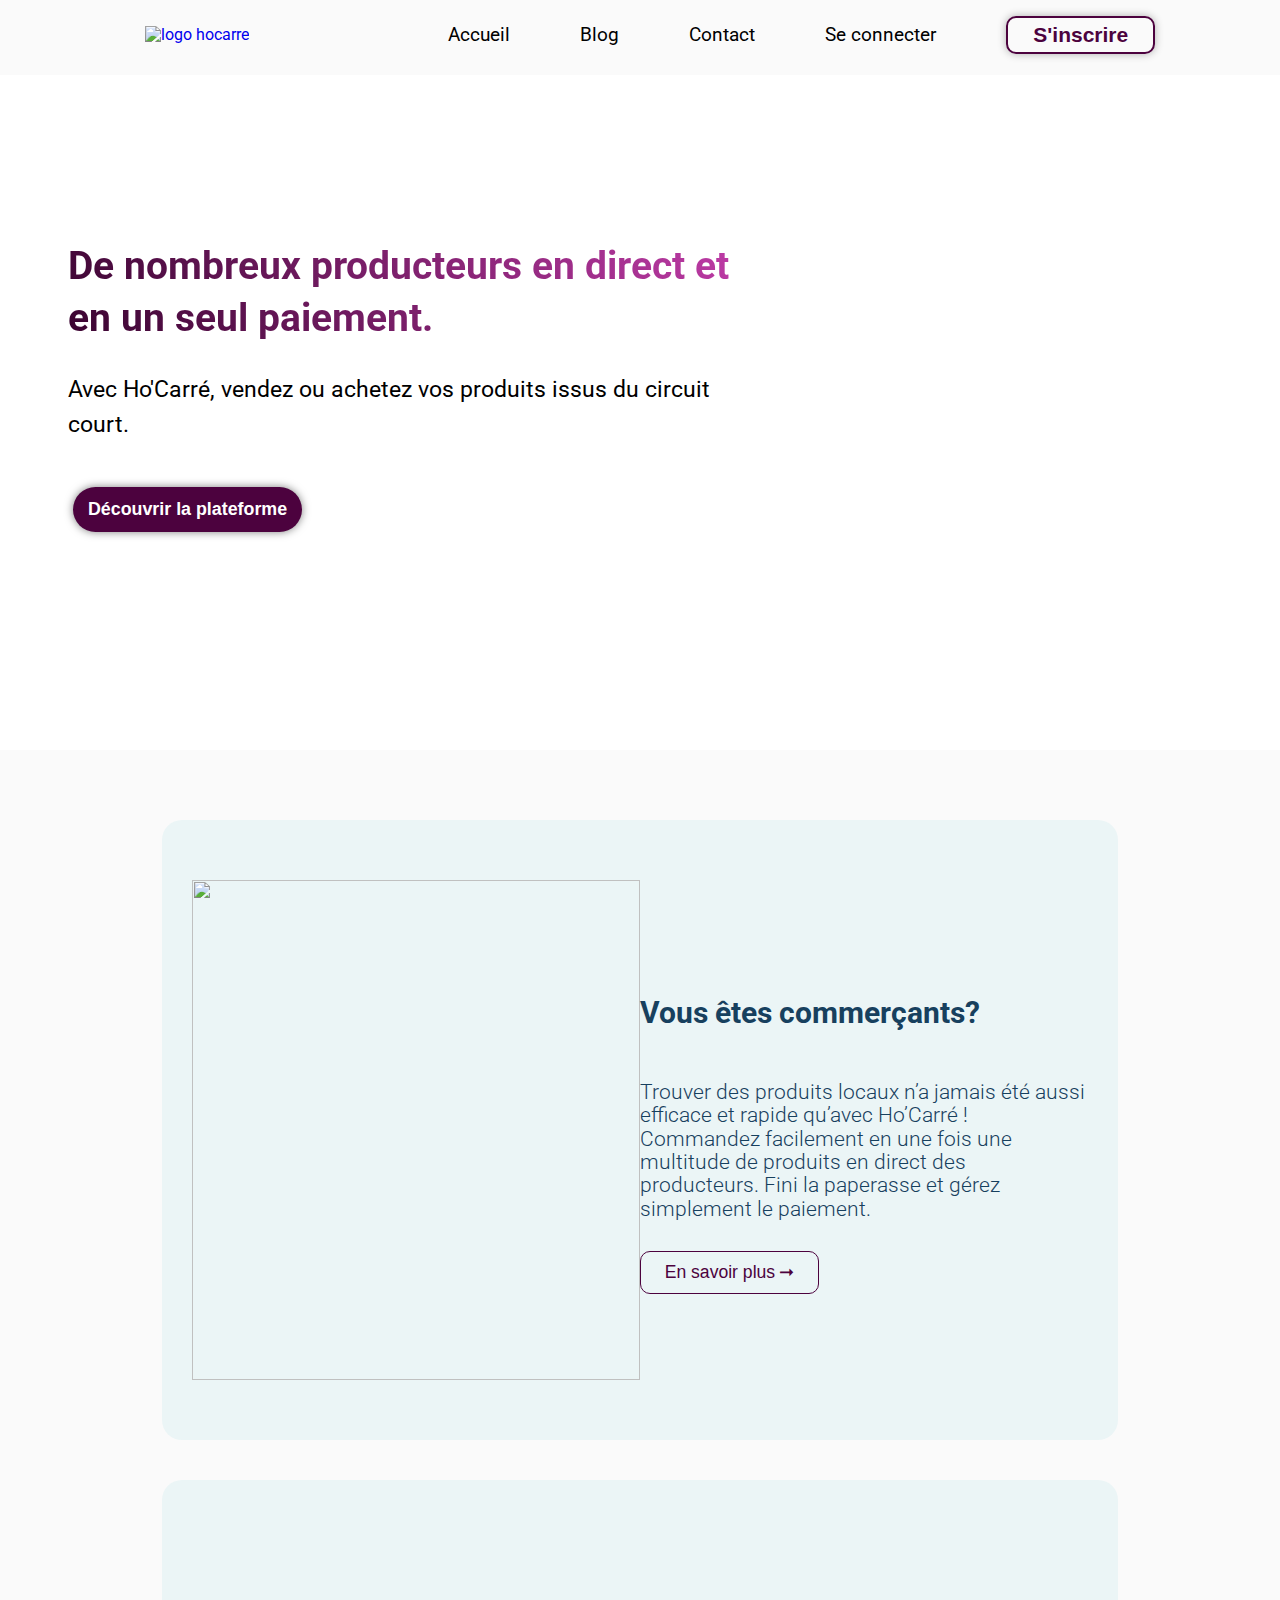
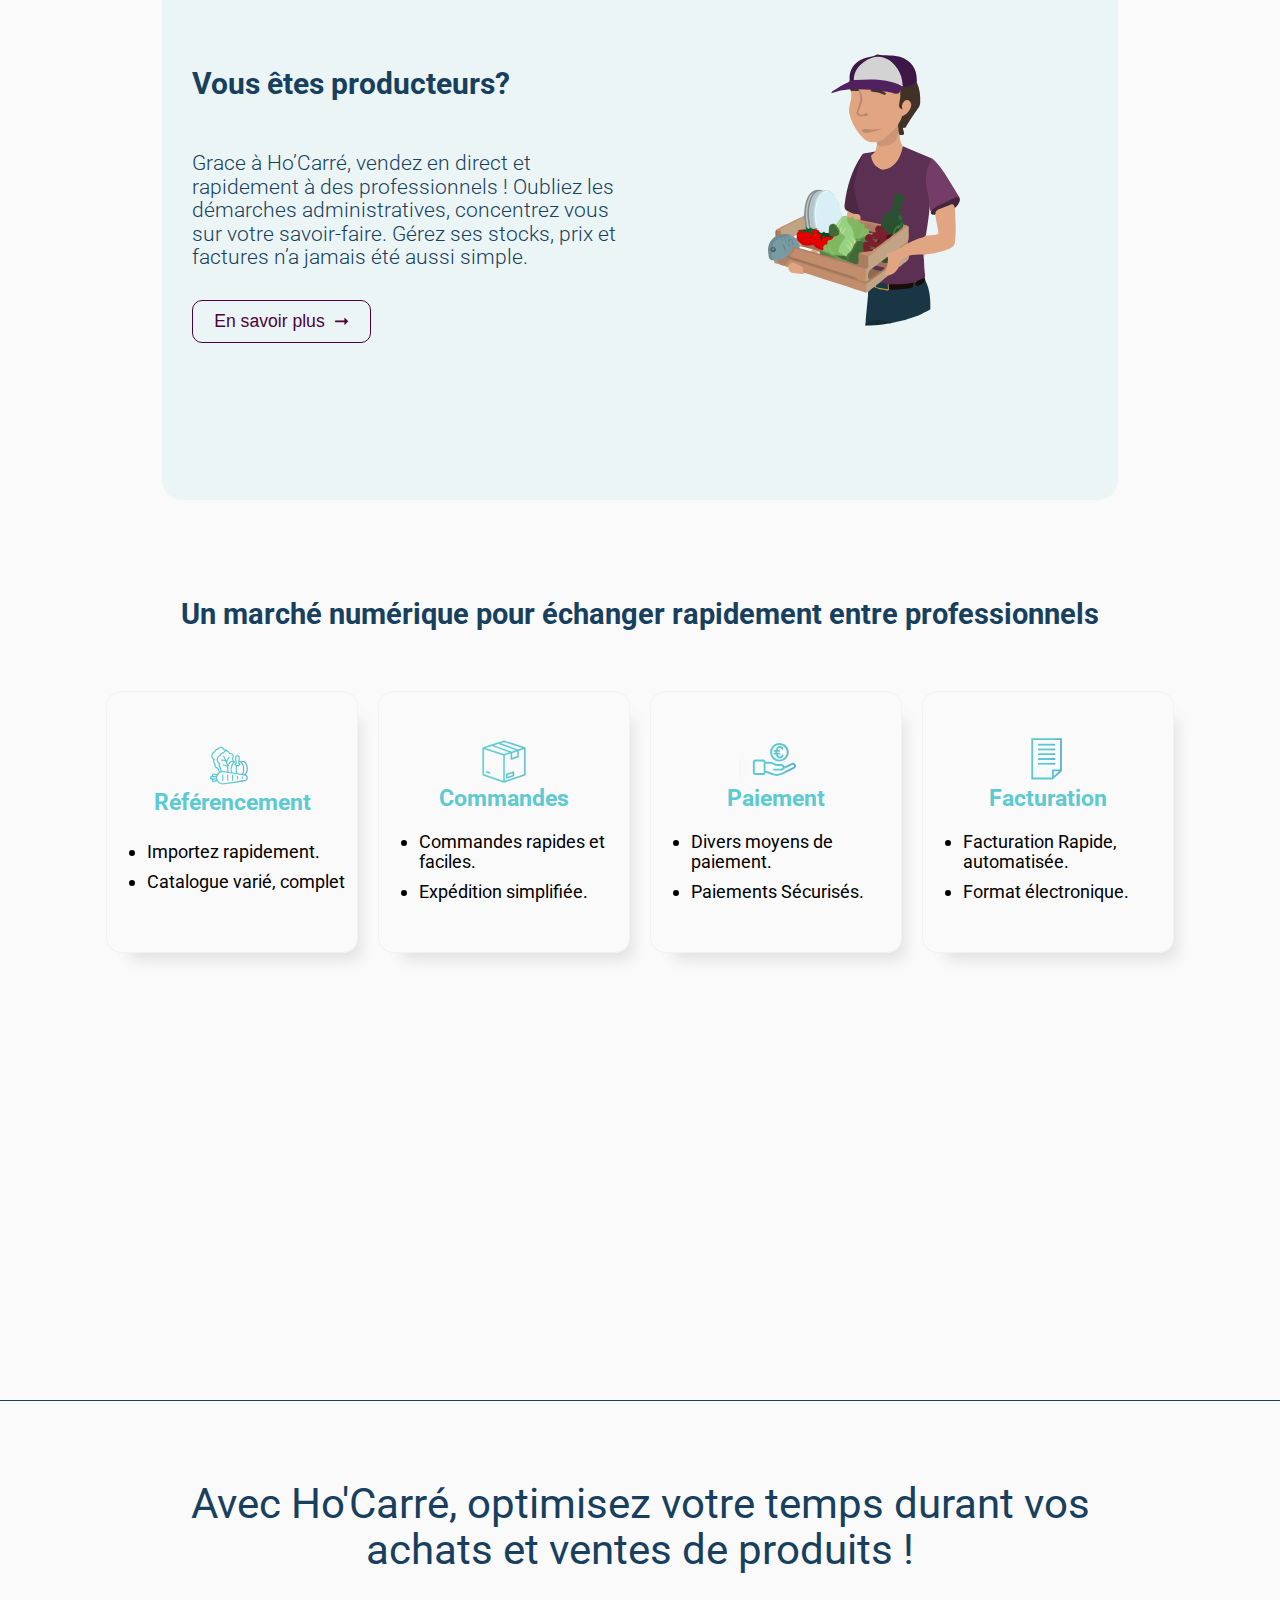
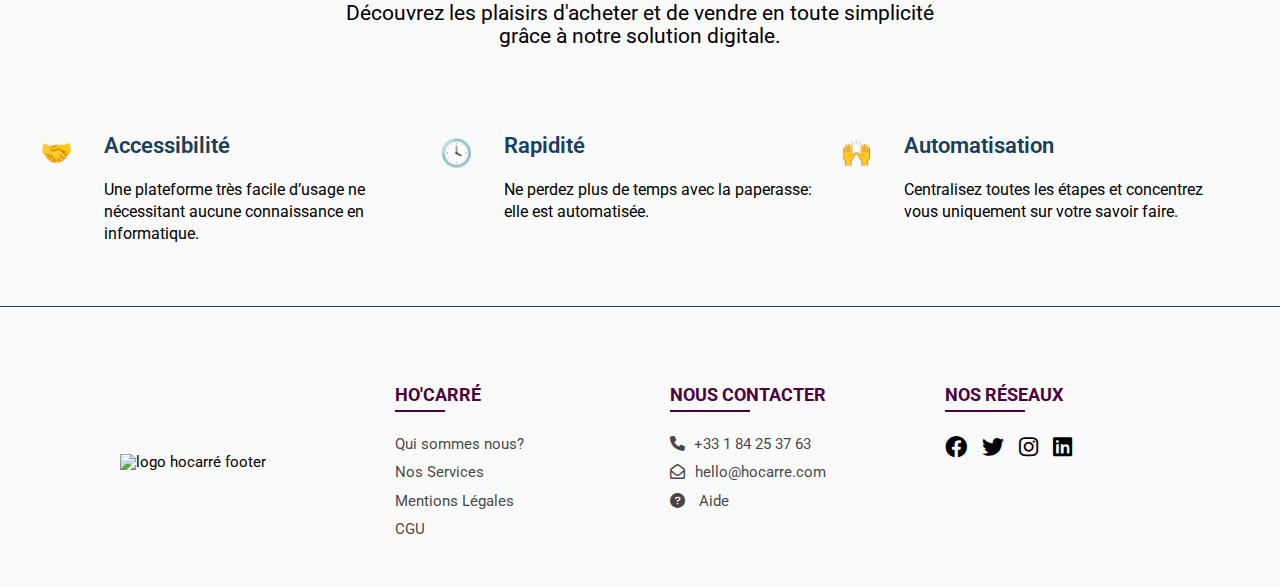
==== commit 7b08f2da: "updates" ====
--- a/index.html
+++ b/index.html
@@ -50,7 +50,7 @@
                     </li>
                     <li class="menu__item signUp">
                         <a href="https://app.hocarre.com/fr/register">
-                            <button class="sign-up-btn" role="button">S'inscire</button>
+                            <button class="sign-up-btn" role="button">S'inscrire</button>
                         </a>
                     </li>
                 </ul>
@@ -90,7 +90,7 @@
                 </div>
 
                 <div class="presentation__right">
-                    <img src="./assets/images/logos/logoHocarreSlogan.svg" width="350px" height="350px" alt="">
+                    
                 </div>
             </div>
         </section>
@@ -115,7 +115,7 @@
 Trouver des produits locaux n’a jamais été aussi efficace et rapide qu’avec Ho’Carré ! Commandez facilement en une fois une multitude de produits en direct des producteurs. Fini la paperasse et gérez simplement le paiement.                    
                     </p>
     
-                    <a href="">
+                    <a href="./contact.html">
                         <button class="hero-button arrow">En savoir plus</button>
                     </a>
     
@@ -142,7 +142,7 @@
                         Grace à Ho’Carré, vendez en direct et rapidement à des professionnels ! Oubliez les démarches administratives, concentrez vous sur votre savoir-faire. Gérez ses stocks, prix et factures n’a jamais été aussi simple.
                     </p>
     
-                    <a href="">
+                    <a href="./contact.html">
                         <button class="hero-button arrow"> 
                             En savoir plus
                         </button>
@@ -265,10 +265,23 @@
                         </div>
                         <div class="wh-row_bottom">
                             <p>
-                                Lorem
-                            </p>
-                            <p>
-                                Lorem ipsum dolor sit amet consectetur adipisicing elit. Dolore, dicta odit. Tenetur perferendis amet sed cum magni rem labore vel.
+                                Accessibilité
+                            </p>
+                            <p>
+                                Une plateforme très facile d’usage ne nécessitant aucune connaissance en informatique.                           
+                            </p>
+                        </div>
+                    </div>
+                    <div class="wh-row">
+                        <div class="wh-row_top">
+                            <p>🕓</p>
+                        </div>
+                        <div class="wh-row_bottom">
+                            <p>
+                                Rapidité
+                            </p>
+                            <p>
+                                Ne perdez plus de temps avec la paperasse: elle est automatisée.
                             </p>
                         </div>
                     </div>
@@ -278,23 +291,10 @@
                         </div>
                         <div class="wh-row_bottom">
                             <p>
-                                Lorem
-                            </p>
-                            <p>
-                                Lorem ipsum dolor sit amet consectetur adipisicing elit. Dolore, dicta odit. Tenetur perferendis amet sed cum magni rem labore vel.
-                            </p>
-                        </div>
-                    </div>
-                    <div class="wh-row">
-                        <div class="wh-row_top">
-                            <p>🕓</p>
-                        </div>
-                        <div class="wh-row_bottom">
-                            <p>
-                                Lorem
-                            </p>
-                            <p>
-                                Lorem ipsum dolor sit amet consectetur adipisicing elit. Dolore, dicta odit. Tenetur perferendis amet sed cum magni rem labore vel.
+                                Automatisation
+                            </p>
+                            <p>
+                                Centralisez toutes les étapes et concentrez vous uniquement sur votre savoir faire.
                             </p>
                         </div>
                     </div>
--- a/distribution/css/style.css
+++ b/distribution/css/style.css
@@ -1,2 +1,2 @@
-@charset "UTF-8";:root{--violet-hocarre:#4c023e;--beige:#edd5b7;--light-blue:#5dcad1;--electric-blue:#4568ff;--white:#fafafa;--light-gray:#b3b3b3;--target-section:rgba(212,192,208,.438);--base-font:"Roboto",sans-serif}*{box-sizing:border-box;font-size:100%}*,:after,:before{box-sizing:inherit}body{background-color:var(--white);font-family:var(--base-font);height:100vh;line-height:1.1;margin:0;padding:0;scroll-behavior:smooth}ul{list-style:none}a{text-decoration:none}span.ripple{animation:ripple .6s linear;background-color:hsla(0,0%,100%,.7);border-radius:50%;position:absolute;transform:scale(0)}@keyframes ripple{to{opacity:0;transform:scale(4)}}.floating{animation-duration:1.5s;animation-iteration-count:infinite;animation-name:floating;animation-timing-function:ease-out;margin-left:30px;margin-top:5px}@keyframes floating{0%{transform:translate(0)}50%{transform:translateY(20px)}to{transform:translate(0)}}.header{min-height:75px;width:100%}.navbar{align-items:center;background-color:var(--white);display:flex;height:100%;justify-content:space-around;left:0;max-height:70px;overflow:hidden;padding:0;position:fixed;top:0;width:100%;z-index:9999}.navbar__logo{left:3.4375rem;position:relative}.logo{height:100%;width:15.625rem}.menu__list{align-items:center;display:flex;justify-content:space-between}.menu__item{margin:0 2.1875rem}.item__link{color:#000;font-size:1.1875rem;padding-bottom:10px;position:relative}.item__link.underlined:hover{color:var(--violet-hocarre)}.item__link.underlined:before{background-color:var(--violet-hocarre);bottom:0;content:"";display:block;height:.125rem;left:0;position:absolute;transform:scaleX(0);transition:transform .4s ease;width:100%}.item__link.underlined:hover:before{transform:scaleX(1)}button{outline:0;overflow:hidden;position:relative;transition:background .3s}.sign-up-btn{background-color:transparent;border:2px solid var(--violet-hocarre);border-radius:.625rem;box-shadow:0 0 .5rem rgba(0,0,0,.3);color:var(--violet-hocarre);cursor:pointer;font-size:1.3125rem;font-weight:700;padding:.3125rem 1.5625rem}.sign-up-btn:hover{background-color:var(--violet-hocarre);color:var(--white);transition:.3s ease-out}.menu__hamburger{background-color:var(--white);border:none;display:none}.menu__bar{background-color:var(--violet-hocarre);display:block;height:.1875rem;margin:.3125rem auto;transition:all .3s ease-in-out;width:1.5625rem}@media only screen and (max-width:54.0625rem){.navbar{justify-content:space-between}.menu__list{background-color:var(--white);border-radius:.625rem;flex-direction:column;left:-1000%;position:fixed;text-align:center;top:2.75rem;transition:.7s;width:100%}.menu__list.menu--is-active{left:0}.menu__item{margin:1.5625rem 0}.menu__hamburger{cursor:pointer;display:block;justify-content:flex-end;margin-right:1.875rem}.menu__hamburger.menu--is-active .menu__bar:nth-child(2){opacity:0}.menu__hamburger.menu--is-active .menu__bar:first-child{transform:translateY(8px) rotate(45deg)}.menu__hamburger.menu--is-active .menu__bar:nth-child(3){transform:translateY(-8px) rotate(-45deg)}}.section-presentation{background-color:#fff;color:#000;height:75vh;width:100%}.presentation-container{display:flex;height:100%;width:100%}.presentation__left{align-items:center;display:flex;flex-direction:column;height:90%;justify-content:center;width:60%}.presentation-cta,.presentation__body,.presentation__header{width:90%}.presentation__header{font-size:calc(1.425rem + 1.3vw);font-weight:700;line-height:1.3}.gradient-text{-webkit-text-fill-color:transparent;-moz-text-fil-color:transparent;-webkit-background-clip:text;-moz-background-clip:text;background-clip:text;background-image:linear-gradient(55deg,#3a0430,rgba(170,0,139,.767));background-repeat:repeat;background-size:100%}.presentation-text,.presentation-title{margin:.9375rem 0 .9375rem 1.875rem}.presentation__body{font-size:calc(1.2rem + .3vw);line-height:1.5;margin-bottom:1.875rem}.presentation-cta__button{background-color:var(--violet-hocarre);border:none;border-radius:1.5625rem;box-shadow:0 0 .5rem rgba(0,0,0,.5);color:#fff;cursor:pointer;font-size:calc(.975rem + .175vw);font-weight:600;left:5%;padding:.75rem .9375rem;position:relative;transition:.25s}.presentation-cta__button:hover{box-shadow:0 .5em .5em -.4em var(--violet-hocarre);transform:translateY(-.25em)}.presentation__right{display:flex;height:90%;place-content:center;width:40%}@media screen and (max-width:56.5625rem){.presentation-container{align-items:flex-start;flex-direction:column-reverse}.presentation__left{height:65%;justify-content:flex-start;width:100%}.presentation__right{align-items:flex-start;height:35%;width:100%}.presentation__right img{height:70%;width:70%}.presentation__header{width:70%}.presentation__body{font-size:1.125rem;width:70%}.presentation-cta__button{left:20%}}.line-up{animation:animate-lineUp 2s ease-out}@keyframes animate-lineUp{0%{opacity:0;transform:translateY(100%)}20%{opacity:0}50%{opacity:1}80%{opacity:1;transform:translateY(0)}to{opacity:1;transform:translateY(0)}}.hero{display:grid;margin:6.25rem 0;min-width:100%;place-items:center}.hero_container{background-color:rgba(241,206,245,.171);border-radius:1.25rem;padding:1.875rem;width:80%}.image_hero_A{display:flex;justify-content:center}.hero-img-A{height:18.75rem;width:18.75rem}.hero a{align-self:flex-start;width:30%}.hero-button{background-color:transparent;border:1.4px solid var(--violet-hocarre);border-radius:10px;color:var(--violet-hocarre);cursor:pointer;font-size:1.1em;margin-top:10px;padding:.625rem;transition:.1s;width:100%}.hero-button:hover{background-color:var(--violet-hocarre);color:#fff}.arrow:after{content:"➞";display:inline-block;padding-left:4px;transition:transform .2s ease-out}.arrow:hover:after{transform:translateX(8px)}.text_hero{align-items:center;color:#17405e;display:flex;flex-direction:column}.text_header{align-self:flex-start;font-size:clamp(30px,40px,3vmin);font-weight:700}.text_hero .main_text{font-size:calc(1.25rem + .1vw);font-weight:300}@media screen and (min-width:1025px){.hero_container{display:flex;height:100%;place-items:center;width:70%}.image_hero_A,.text_hero{width:50%}.hero-img-A{height:31.25rem;width:100%}}.section-features{background-color:#fafafa;border-bottom:.5px solid #18405e;min-height:90vh;padding:10px 0;width:100%}.features_top{margin-bottom:50px}.features_title{color:#17405e;font-size:calc(.75em + 1.3vmax);text-align:center}.features_bottom{display:flex;flex-wrap:wrap;justify-content:center;width:100%}.features-box{border:1.5px solid var(--light-blue);border-radius:15px;box-shadow:2px -8px 36px -12px rgba(0,0,0,.48);display:flex;flex-direction:column;height:260px;line-height:20px;margin:10px;place-items:center;width:250px}.box-top{align-items:center;display:flex;height:30%;width:100%}.box-top img{width:calc(4.375rem + .4vw)}.box-top .box-title{color:var(--light-blue);font-size:calc(1.1rem + .4vw);margin:0;padding:0}.box-bottom{font-size:calc(.9rem + .3vw);height:70%;padding:5px 0;width:100%}.box-bottom .box-list{list-style:disc;margin-top:30px}.box-bottom .box-list .box-item{margin:10px 0}.why-hocarre{margin:60px 0;width:100%}.wh-container{display:flex;flex-direction:column;margin:0 25px;place-content:center}.wh-container .top .wh-main-title{font-size:calc(30px + .9vw);font-weight:400;text-align:center}.wh-container .top .wh-main-text{font-size:calc(15px + .45vw);font-weight:400;text-align:center}.wh-container .bottom .wh-row{margin:0 auto;padding:5px 0;width:80%}.wh-container .bottom .wh-row .wh-row_top{font-size:calc(20px + .5vw);text-align:center}.wh-container .bottom .wh-row .wh-row_bottom{font-size:calc(12px + .5vw);margin:0 auto;text-align:center;width:80%}.wh-container .bottom .wh-row .wh-row_bottom>p{line-height:22px}.wh-container .bottom .wh-row .wh-row_bottom>p:first-of-type{font-size:calc(14px + .625vw);font-weight:600}@media screen and (min-width:860px){.wh-container{margin:0 40px}.wh-container .top .wh-main-title{margin:10px auto;width:80%}.wh-container .top .wh-main-text{margin:0 auto;padding-top:20px;width:50%}.wh-container .bottom{display:flex;margin-top:60px}.wh-container .bottom .wh-row{display:flex;width:40%}.wh-container .bottom .wh-row .wh-row_bottom{font-size:calc(12px + .5vw);margin:0 auto;text-align:center;width:80%}.wh-container .bottom .wh-row .wh-row_bottom>p{line-height:22px;margin-left:7px;text-align:left}.wh-container .bottom .wh-row .wh-row_bottom>p:nth-of-type(2){font-size:calc(12px + .3vw)}}.footer{background-color:var(--white);min-height:250px;text-decoration:none;width:100%}.footer-container{align-items:flex-start;display:flex;font-size:.9375rem;justify-content:center;margin:0 auto;max-width:68.75rem;padding:1.875rem 0 0}.footer-block{flex-basis:20%;margin:0 1.875rem}.footer-block.block-logo{align-self:center}.footer-logo{height:9.375rem;width:12.5rem}.block-list{padding-left:0}.block-title{color:var(--violet-hocarre);font-size:1.125rem}.block-title:after{width:5rem}.block-title.company:after,.block-title:after{background-color:var(--violet-hocarre);content:"";display:block;height:.125rem;margin-top:.3125rem}.block-title.company:after{width:3.125rem}.block-list__item{padding:.375rem 0;transition:.3s}.block-list__item:hover{text-decoration:underline}.block-list.media{display:flex}.block-list.media .block-list__item{font-size:1.375rem;padding-right:.9375rem;transition:all .3s ease}.block-list.media .block-list__item>a>i{color:#000}.block-list.media .block-list__item>a>i:hover{color:var(--violet-hocarre);transform:scale(1.22)}.block-list__item>a{color:rgba(51,51,51,.911)}@media screen and (max-width:62.5rem){.footer-container{flex-wrap:wrap;max-width:100%}.footer-block{flex-basis:auto;margin:1.25rem}}@media screen and (max-width:37.5rem){.footer-container{justify-content:center;padding-top:1.875rem}.footer-block{flex-basis:70%}}.contact-page-body{background-color:hsla(33,60%,82%,.384);height:100%;margin:0;width:100%}.contact-page-header{display:grid;height:6.25rem;margin-bottom:.9375rem;place-content:center}.contact__logo{width:18.75rem}.contact-page-container{display:flex;margin:0 auto;width:70%}.ct-page-desc{width:50%}.ct-pg__header h2{color:var(--violet-hocarre);font-size:3.3vw;font-weight:700;width:100%}.ct-pg__header.typewriter h2{animation:typing 3s steps(40),blink-caret .8s step-end 8;border-right:.1em solid transparent;letter-spacing:.1em;overflow:hidden;white-space:nowrap;width:90%}@keyframes typing{0%{width:0}to{width:85%}}@keyframes blink-caret{0%,to{border-color:transparent}50%{border-color:var(--violet-hocarre)}}.ct-page__body p{font-size:1.125rem;width:75%}.contact-page__bottom{background-color:hsla(0,0%,100%,.411);border-radius:.625rem;display:grid;margin-top:2.8125rem;max-width:14.375rem;min-height:11.875rem;min-width:13.125rem;padding:.3125rem;place-content:center}.ct-pg-row{font-size:1.1875rem;margin:.3125rem 0;text-align:center}.ct-pg-networks{color:var(--violet-hocarre);display:flex;justify-content:space-around;padding:0}.form-container{box-shadow:-7px 2px 26px 14px rgba(0,0,0,.1);margin-left:7%;width:50%}.form-row.first-row{display:flex}.form-row.first-row .form-group{width:45%}.form-row.first-row .form-group:first-of-type{margin-right:10%}.form-container{background-color:var(--white);border-radius:.9375rem;max-height:30rem;max-width:21.875rem;padding:.3125rem 1.875rem 0;position:relative}.form-group{margin:1.6rem 0 1.2rem;position:relative}.input-data{height:1.875rem}.contact-textarea{resize:none}.f-ctrl-label{color:#7a7979;font-size:1rem!important;padding-left:.12rem;pointer-events:none;position:absolute;top:.2rem;transition:all .31s ease;z-index:1}.material-dsgn-bar{border-bottom:.063rem solid #999;display:block;position:relative}.material-dsgn-bar:before{background:var(--violet-hocarre);bottom:-.063rem;content:"";height:.125rem;left:50%;position:absolute;transition:left .28s ease,width .28s ease;width:0;z-index:2}.contact-textarea,.input-data{background:none;border-color:transparent;border-width:0;box-shadow:none;color:transparent;display:block;font-size:1rem;line-height:1.8;padding:.125rem .125rem .063rem;transition:all .31s ease;width:100%}.contact-textarea:focus,.contact-textarea:valid,.input-data:focus,.input-data:valid{color:#333}.contact-textarea:focus~.f-ctrl-label,.contact-textarea:valid~.f-ctrl-label,.input-data:focus~.f-ctrl-label,.input-data:valid~.f-ctrl-label{font-size:.8rem;left:0;top:-1rem}.contact-textarea:focus,.input-data:focus{outline:none}.contact-textarea:focus~.f-ctrl-label,.input-data:focus~.f-ctrl-label{color:var(--violet-hocarre)}.contact-textarea:focus~.material-dsgn-bar:before,.input-data:focus~.material-dsgn-bar:before{left:0;width:100%}.ct-form-btn{background-color:var(--violet-hocarre);border:1px solid var(--violet-hocarre);border-radius:.4375rem;color:var(--violet-hocarre);color:var(--white);cursor:pointer;font-size:1rem;margin:1.5rem 0 1rem;overflow:hidden;padding:.5rem 1.8rem;position:relative}
+@charset "UTF-8";:root{--violet-hocarre:#4c023e;--beige:#edd5b7;--light-blue:#5dcad1;--electric-blue:#4568ff;--white:#fafafa;--light-gray:#b3b3b3;--base-font:"Roboto",sans-serif}*{box-sizing:border-box;font-size:100%}*,:after,:before{box-sizing:inherit}body{background-color:var(--white);font-family:var(--base-font);height:100vh;line-height:1.1;margin:0;padding:0;scroll-behavior:smooth}ul{list-style:none}a{text-decoration:none}span.ripple{animation:ripple .6s linear;background-color:hsla(0,0%,100%,.7);border-radius:50%;position:absolute;transform:scale(0)}@keyframes ripple{to{opacity:0;transform:scale(4)}}.floating{animation-duration:1.5s;animation-iteration-count:infinite;animation-name:floating;animation-timing-function:ease-out;margin-left:30px;margin-top:5px}@keyframes floating{0%{transform:translate(0)}50%{transform:translateY(20px)}to{transform:translate(0)}}@keyframes typing{0%{width:0}to{width:85%}}@keyframes blink-caret{0%,to{border-color:transparent}50%{border-color:var(--violet-hocarre)}}.header{min-height:75px;width:100%}.navbar{align-items:center;background-color:var(--white);display:flex;height:100%;justify-content:space-around;left:0;max-height:70px;overflow:hidden;padding:0;position:fixed;top:0;width:100%;z-index:9999}.navbar__logo{left:3.4375rem;position:relative}.logo{height:100%;width:15.625rem}.menu__list{align-items:center;display:flex;justify-content:space-between}.menu__item{margin:0 2.1875rem}.item__link{color:#000;font-size:1.1875rem;padding-bottom:10px;position:relative}.item__link.underlined:hover{color:var(--violet-hocarre)}.item__link.underlined:before{background-color:var(--violet-hocarre);bottom:0;content:"";display:block;height:.125rem;left:0;position:absolute;transform:scaleX(0);transition:transform .4s ease;width:100%}.item__link.underlined:hover:before{transform:scaleX(1)}button{outline:0;overflow:hidden;position:relative;transition:background .3s}.sign-up-btn{background-color:transparent;border:2px solid var(--violet-hocarre);border-radius:.625rem;box-shadow:0 0 .5rem rgba(0,0,0,.3);color:var(--violet-hocarre);cursor:pointer;font-size:1.3125rem;font-weight:700;padding:.3125rem 1.5625rem}.sign-up-btn:hover{background-color:var(--violet-hocarre);color:var(--white);transition:.3s ease-out}.menu__hamburger{background-color:var(--white);border:none;display:none}.menu__bar{background-color:var(--violet-hocarre);display:block;height:.1875rem;margin:.3125rem auto;transition:all .3s ease-in-out;width:1.5625rem}@media only screen and (max-width:54.0625rem){.navbar{justify-content:space-between}.menu__list{background-color:var(--white);border-radius:.625rem;flex-direction:column;left:-1000%;position:fixed;text-align:center;top:2.75rem;transition:.7s;width:100%}.menu__list.menu--is-active{left:0}.menu__item{margin:1.5625rem 0}.menu__hamburger{cursor:pointer;display:block;justify-content:flex-end;margin-right:1.875rem}.menu__hamburger.menu--is-active .menu__bar:nth-child(2){opacity:0}.menu__hamburger.menu--is-active .menu__bar:first-child{transform:translateY(8px) rotate(45deg)}.menu__hamburger.menu--is-active .menu__bar:nth-child(3){transform:translateY(-8px) rotate(-45deg)}}.section-presentation{background-color:#fff;color:#000;height:75vh;width:100%}.presentation-container{display:flex;height:100%;width:100%}.presentation__left{align-items:center;display:flex;flex-direction:column;height:90%;justify-content:center;width:60%}.presentation-cta,.presentation__body,.presentation__header{width:90%}.presentation__header{font-size:calc(1.425rem + 1.3vw);font-weight:700;line-height:1.3}.gradient-text{-webkit-text-fill-color:transparent;-moz-text-fil-color:transparent;-webkit-background-clip:text;-moz-background-clip:text;background-clip:text;background-image:linear-gradient(55deg,#3a0430,rgba(170,0,139,.767));background-repeat:repeat;background-size:100%}.presentation-text,.presentation-title{margin:.9375rem 0 .9375rem 1.875rem}.presentation__body{font-size:calc(1.2rem + .3vw);line-height:1.5;margin-bottom:1.875rem}.presentation-cta__button{background-color:var(--violet-hocarre);border:none;border-radius:1.5625rem;box-shadow:0 0 .5rem rgba(0,0,0,.5);color:#fff;cursor:pointer;font-size:calc(.975rem + .175vw);font-weight:600;left:5%;padding:.75rem .9375rem;position:relative;transition:.25s}.presentation-cta__button:hover{box-shadow:0 .5em .5em -.4em var(--violet-hocarre);transform:translateY(-.25em)}.presentation__right{display:flex;height:90%;place-content:center;width:40%}@media screen and (max-width:56.5625rem){.presentation-container{align-items:flex-start;flex-direction:column-reverse}.presentation__left{height:65%;justify-content:flex-start;width:100%}.presentation__right{align-items:flex-start;height:35%;width:100%}.presentation__right img{height:70%;width:70%}.presentation__header{width:70%}.presentation__body{font-size:1.125rem;width:70%}.presentation-cta__button{left:20%}}.line-up{animation:animate-lineUp 2s ease-out}@keyframes animate-lineUp{0%{opacity:0;transform:translateY(100%)}20%{opacity:0}50%{opacity:1}80%{opacity:1;transform:translateY(0)}to{opacity:1;transform:translateY(0)}}.hero{display:grid;margin:6.25rem 0;min-width:100%;place-items:center}.hero_container{background-color:rgba(93,201,209,.089);border-radius:1.25rem;padding:1.875rem;width:80%}.image_hero_A{display:flex;justify-content:center}.hero-img-A{height:18.75rem;width:18.75rem}.hero a{align-self:flex-start;width:35%}.hero-button{background-color:transparent;border:1.4px solid var(--violet-hocarre);border-radius:10px;color:var(--violet-hocarre);cursor:pointer;font-size:1.1em;margin-top:10px;padding:.625rem;transition:.1s;width:100%}.hero-button:hover{background-color:var(--violet-hocarre);color:#fff}.arrow:after{content:"➞";display:inline-block;padding-left:4px;transition:transform .2s ease-out}.arrow:hover:after{transform:translateX(8px)}.text_hero{align-items:center;color:#17405e;display:flex;flex-direction:column}.text_header{align-self:flex-start;font-size:clamp(30px,40px,3vmin);font-weight:700}.text_hero .main_text{font-size:calc(1.25rem + .1vw);font-weight:300}@media screen and (min-width:1025px){.hero_container{display:flex;height:100%;place-items:center;width:70%}.image_hero_A,.text_hero{width:50%}.hero-img-A{height:31.25rem;width:100%}}.section-features{background-color:#fafafa;border-bottom:.5px solid #18405e;min-height:90vh;padding:10px 0;width:100%}.features_top{margin-bottom:50px}.features_title{color:#17405e;font-size:calc(.75em + 1.3vmax);text-align:center}.features_bottom{display:flex;flex-wrap:wrap;justify-content:center;width:100%}.features-box{border:1.5px solid #f2f2f2;border-radius:15px;box-shadow:13px 17px 15px -10px rgba(0,0,0,.1);display:flex;display:grid;flex-direction:column;height:260px;line-height:20px;margin:10px;place-items:center;width:250px}.box-top{align-items:center;display:flex;flex-direction:column;height:30%;width:100%}.box-top img{width:calc(4.375rem + .275vw)}.box-top .box-title{color:var(--light-blue);font-size:calc(1.1rem + .4vw);margin:0;padding:0}.box-bottom{align-self:flex-start;font-size:calc(.9rem + .3vw);height:70%;width:100%}.box-bottom .box-list{list-style:disc;margin-top:30px}.box-bottom .box-list .box-item{margin:10px 0}.why-hocarre{border-bottom:.5px solid #18405e;margin:30px 0;padding:40px 0;width:100%}.wh-container{display:flex;flex-direction:column;margin:0 25px;place-content:center}.wh-container .top .wh-main-title{color:#18405e;font-size:calc(30px + .9vw);font-weight:400;text-align:center}.wh-container .top .wh-main-text{font-size:calc(15px + .45vw);font-weight:400;text-align:center}.wh-container .bottom .wh-row{margin:0 auto;padding:5px 0;width:80%}.wh-container .bottom .wh-row .wh-row_top{font-size:calc(20px + .5vw);text-align:center}.wh-container .bottom .wh-row .wh-row_bottom{font-size:calc(12px + .5vw);margin:0 auto;text-align:center;width:80%}.wh-container .bottom .wh-row .wh-row_bottom>p{line-height:22px}.wh-container .bottom .wh-row .wh-row_bottom>p:first-of-type{color:#18405e;font-size:calc(14px + .625vw);font-weight:600}@media screen and (min-width:860px){.wh-container{margin:0 40px}.wh-container .top .wh-main-title{margin:10px auto;width:80%}.wh-container .top .wh-main-text{margin:0 auto;padding-top:20px;width:50%}.wh-container .bottom{display:flex;margin-top:60px}.wh-container .bottom .wh-row{display:flex;width:40%}.wh-container .bottom .wh-row .wh-row_bottom{font-size:calc(12px + .5vw);margin:0 auto;text-align:center;width:80%}.wh-container .bottom .wh-row .wh-row_bottom>p{line-height:22px;margin-left:7px;text-align:left}.wh-container .bottom .wh-row .wh-row_bottom>p:nth-of-type(2){font-size:calc(12px + .3vw)}}.footer{background-color:var(--white);min-height:250px;text-decoration:none;width:100%}.footer-container{align-items:flex-start;display:flex;font-size:.9375rem;justify-content:center;margin:0 auto;max-width:68.75rem;padding:1.875rem 0 0}.footer-block{flex-basis:20%;margin:0 1.875rem}.footer-block.block-logo{align-self:center}.footer-logo{height:9.375rem;width:12.5rem}.block-list{padding-left:0}.block-title{color:var(--violet-hocarre);font-size:1.125rem}.block-title:after{width:5rem}.block-title.company:after,.block-title:after{background-color:var(--violet-hocarre);content:"";display:block;height:.125rem;margin-top:.3125rem}.block-title.company:after{width:3.125rem}.block-list__item{padding:.375rem 0;transition:.3s}.block-list__item:hover{text-decoration:underline}.block-list.media{display:flex}.block-list.media .block-list__item{font-size:1.375rem;padding-right:.9375rem;transition:all .3s ease}.block-list.media .block-list__item>a>i{color:#000}.block-list.media .block-list__item>a>i:hover{color:var(--violet-hocarre);transform:scale(1.22)}.block-list__item>a{color:rgba(51,51,51,.911)}@media screen and (max-width:62.5rem){.footer-container{flex-wrap:wrap;max-width:100%}.footer-block{flex-basis:auto;margin:1.25rem}}@media screen and (max-width:37.5rem){.footer-container{justify-content:center;padding-top:1.875rem}.footer-block{flex-basis:70%}}.contact-page-body{background-color:#f0ebf1;height:100%;margin:0;width:100%}.contact-page-header{display:grid;height:6.25rem;margin-bottom:.9375rem;place-content:center}.contact__logo{width:18.75rem}.contact-page-container{display:flex;margin:0 auto;width:78%}.ct-page-desc{width:50%}.ct-pg__header h2{color:var(--violet-hocarre);font-size:3.3vw;font-weight:700;width:100%}.ct-pg__header.typewriter h2{animation:typing 3s steps(40),blink-caret .8s step-end 8;border-right:.1em solid transparent;letter-spacing:.1em;overflow:hidden;white-space:nowrap;width:90%}.ct-page__body p{font-size:calc(.9375rem + .4vw);width:75%}.contact-page__bottom{background-color:hsla(0,0%,100%,.411);border-radius:.625rem;display:grid;margin-top:2.8125rem;max-width:14.375rem;min-height:11.875rem;min-width:13.125rem;padding:.3125rem;place-content:center}.ct-pg-row{font-size:1.1875rem;margin:.3125rem 0;text-align:center}.ct-pg-networks{color:var(--violet-hocarre);display:flex;justify-content:space-around;padding:0}.form-container{box-shadow:-7px 2px 26px 14px rgba(0,0,0,.1);margin-left:7%;width:50%}.form-row.first-row{display:flex}.form-row.first-row .form-group{width:45%}.form-row.first-row .form-group:first-of-type{margin-right:10%}.form-container{background-color:var(--white);border-radius:.9375rem;max-height:30rem;max-width:21.875rem;padding:.3125rem 1.875rem 0;position:relative}.form-group{margin:1.6rem 0 1.2rem;position:relative}.input-data{height:1.875rem}.contact-textarea{resize:none}.f-ctrl-label{color:#7a7979;font-size:1rem!important;padding-left:.12rem;pointer-events:none;position:absolute;top:.2rem;transition:all .31s ease;z-index:1}.material-dsgn-bar{border-bottom:.063rem solid #999;display:block;position:relative}.material-dsgn-bar:before{background:var(--violet-hocarre);bottom:-.063rem;content:"";height:.125rem;left:50%;position:absolute;transition:left .28s ease,width .28s ease;width:0;z-index:2}.contact-textarea,.input-data{background:none;border-color:transparent;border-width:0;box-shadow:none;color:transparent;display:block;font-size:1rem;line-height:1.8;padding:.125rem .125rem .063rem;transition:all .31s ease;width:100%}.contact-textarea:focus,.contact-textarea:valid,.input-data:focus,.input-data:valid{color:#333}.contact-textarea:focus~.f-ctrl-label,.contact-textarea:valid~.f-ctrl-label,.input-data:focus~.f-ctrl-label,.input-data:valid~.f-ctrl-label{font-size:.8rem;left:0;top:-1rem}.contact-textarea:focus,.input-data:focus{outline:none}.contact-textarea:focus~.f-ctrl-label,.input-data:focus~.f-ctrl-label{color:var(--violet-hocarre)}.contact-textarea:focus~.material-dsgn-bar:before,.input-data:focus~.material-dsgn-bar:before{left:0;width:100%}.ct-form-btn{background-color:var(--violet-hocarre);border:1px solid var(--violet-hocarre);border-radius:.4375rem;color:var(--violet-hocarre);color:var(--white);cursor:pointer;font-size:1rem;margin:1.5rem 0 1rem;overflow:hidden;padding:.5rem 1.8rem;position:relative}
 /*# sourceMappingURL=style.css.map */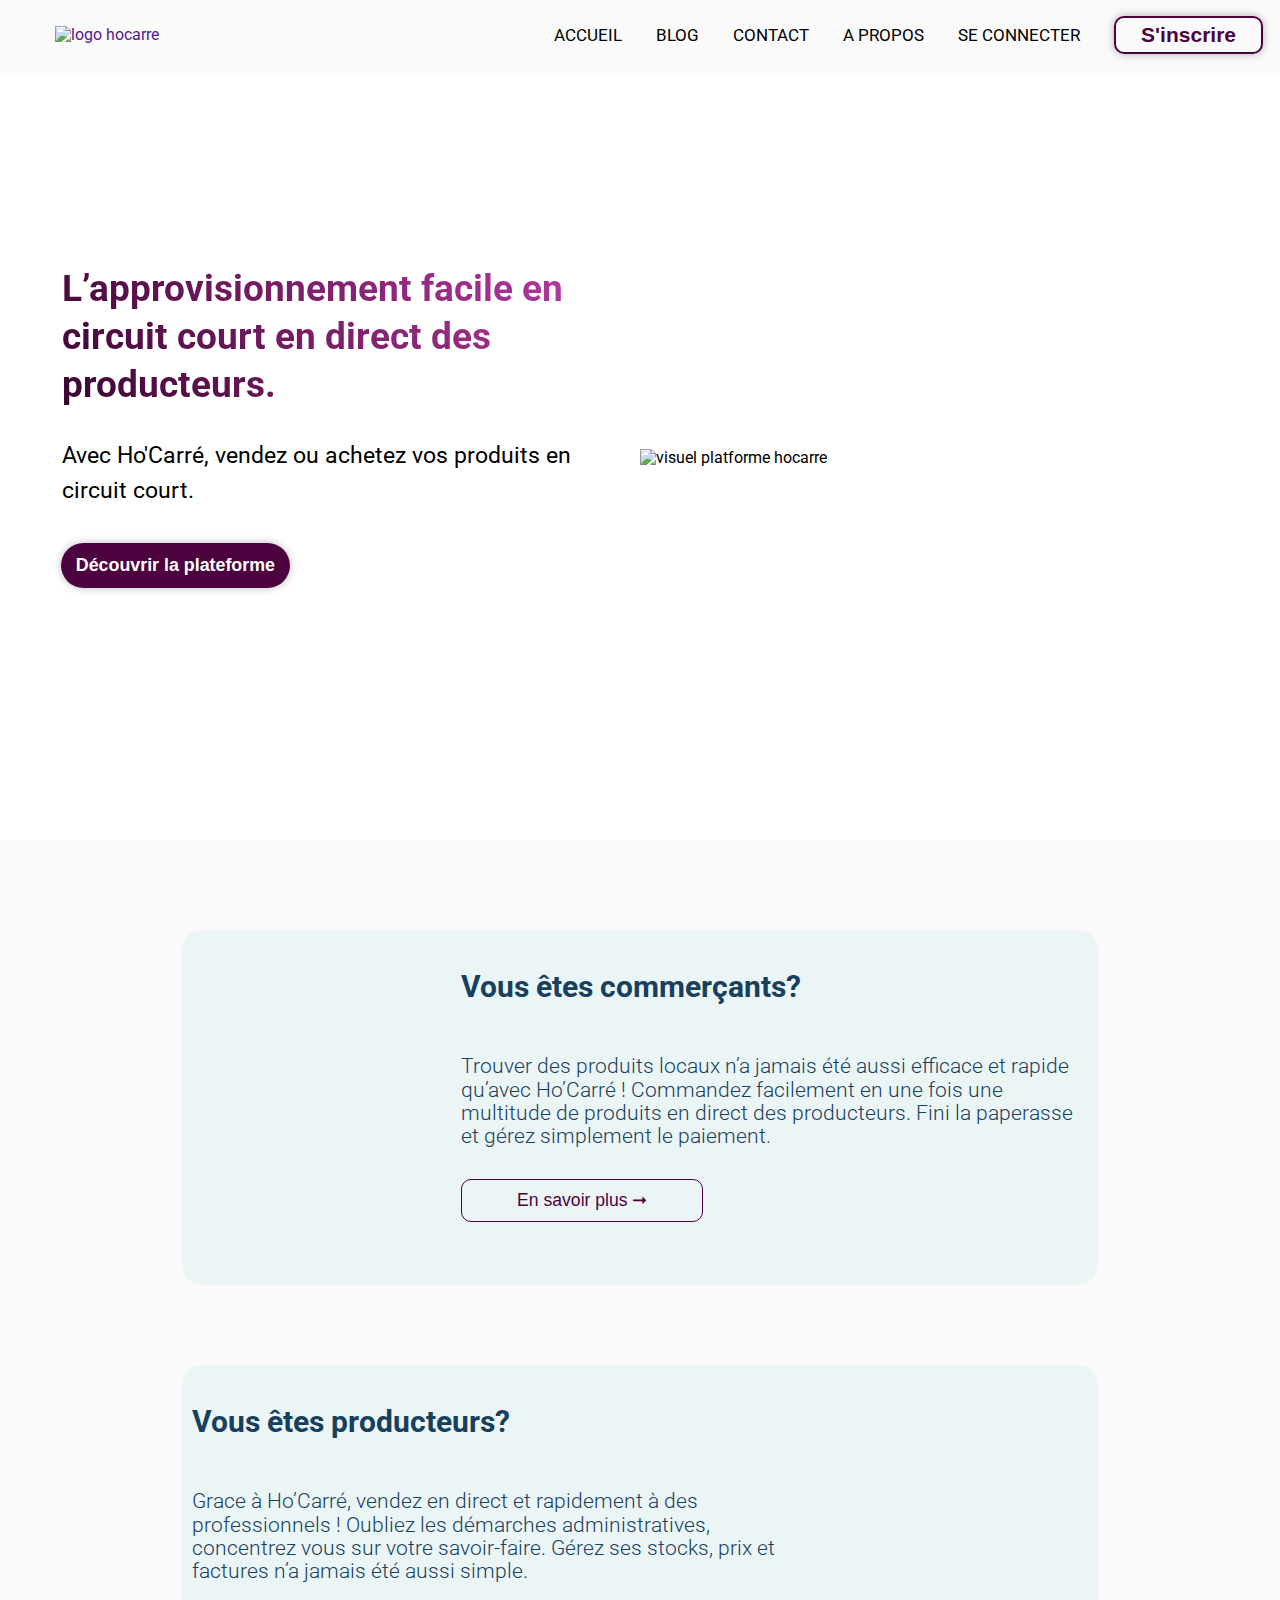
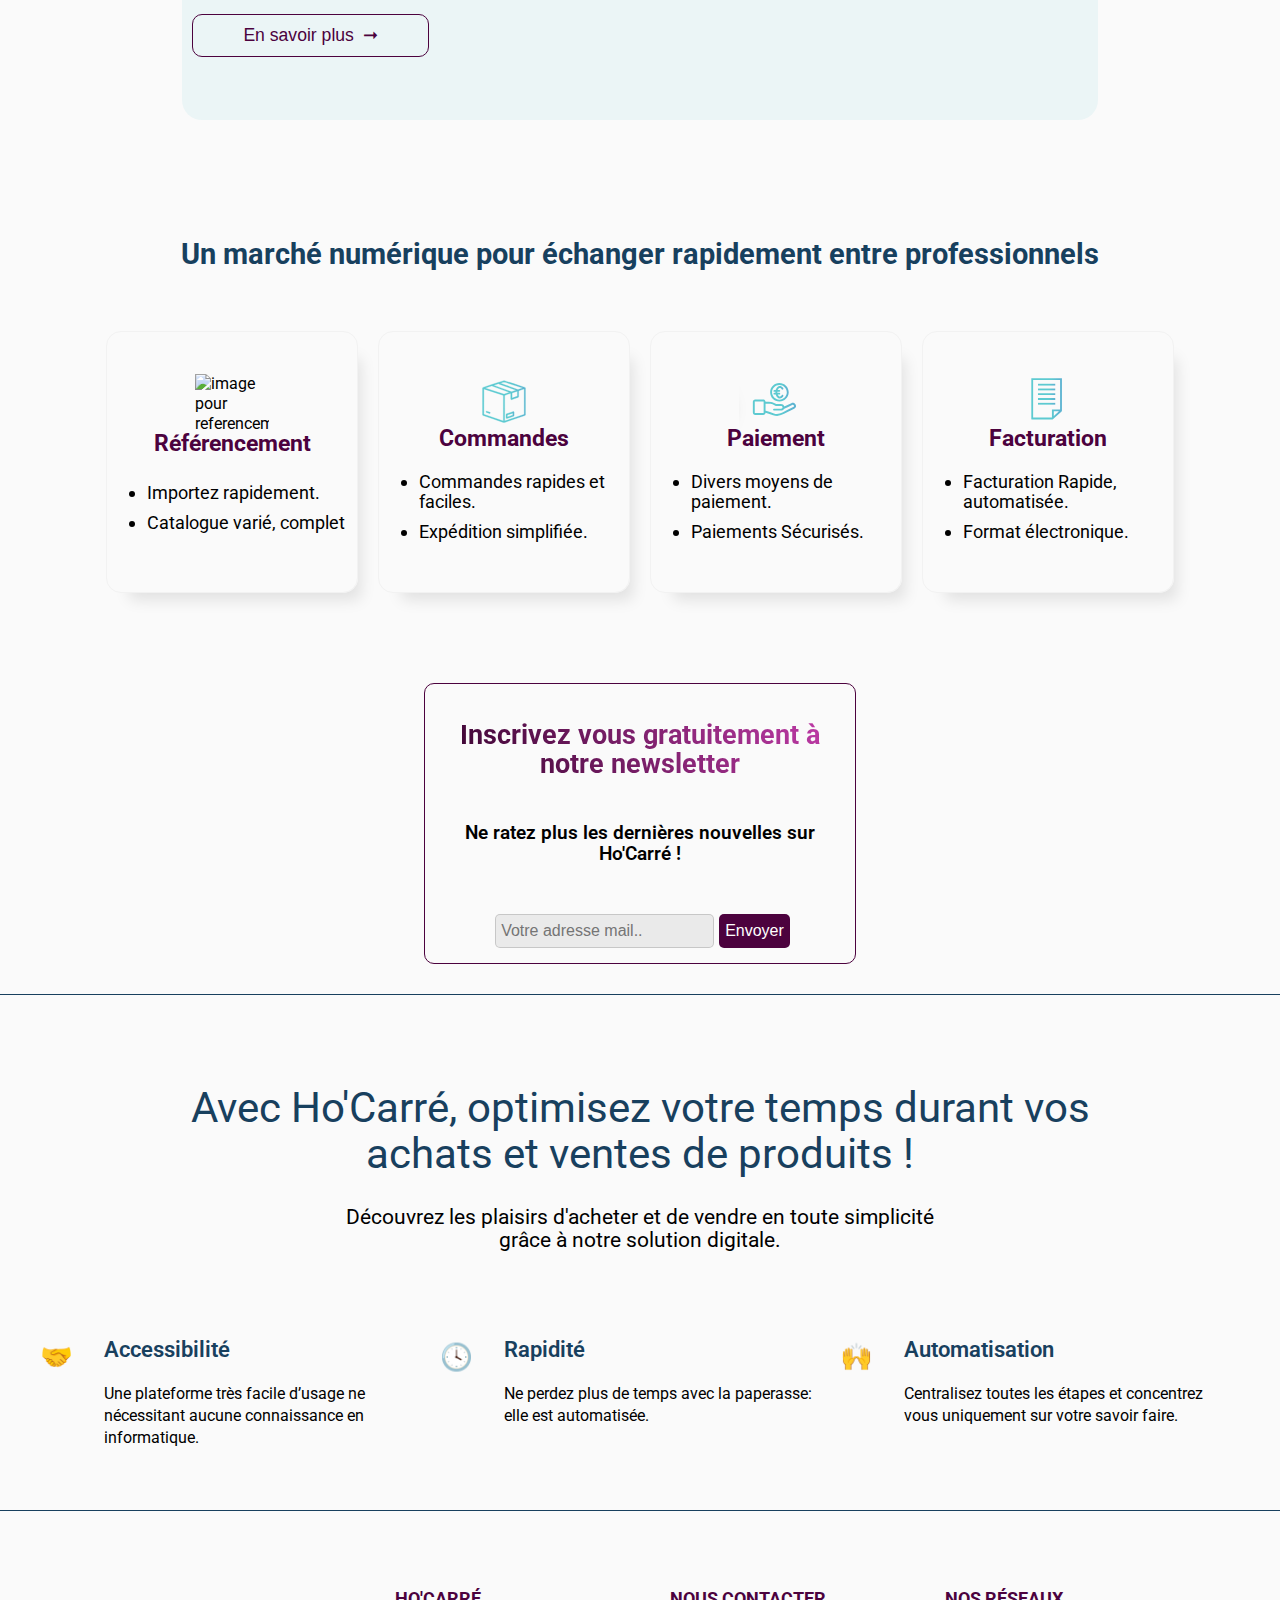
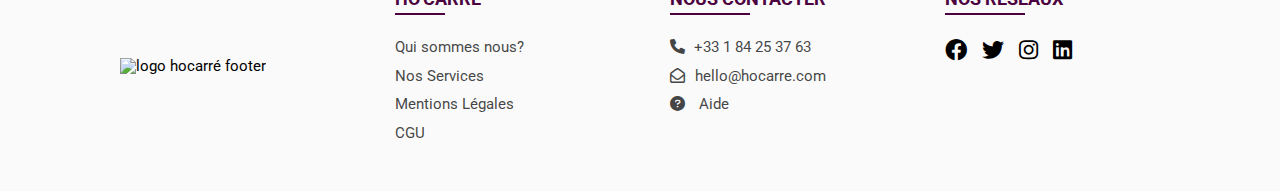
==== commit ead8d6fd: "updates on contact page + newsLetter sub section" ====
--- a/index.html
+++ b/index.html
@@ -7,7 +7,7 @@
     <meta name="description" content="Marketplace B2B">
     <title>Ho&#039;Carré | Accueil</title>
     <!-- icon -->
-    <link rel="icon" type="image/icon" href="./assets/images/logos/iconHocarre.svg">
+    <link rel="icon" type="image/icon" href="/assets/images/icone Site/logo Hocarre Tab.png">
     <!-- font awesome cdn, will be moved to css file later -->
     <link rel="stylesheet" href="https://cdnjs.cloudflare.com/ajax/libs/font-awesome/6.0.0-beta3/css/all.min.css">
     <!-- fonts loaded with the preconnect attribute from google fonts -->
@@ -16,373 +16,416 @@
     <link rel="preconnect" href="https://fonts.gstatic.com" crossorigin>
     <link href="https://fonts.googleapis.com/css2?family=Roboto:wght@100;300;400;700&display=swap" rel="stylesheet">
     <!-- css styles -->
-    <link rel="stylesheet" href="./distribution/css/style.css">
+    <link rel="stylesheet" href="/distribution/css/style.css">
     <!-- Start of HubSpot Embed Code -->
     <script type="text/javascript" id="hs-script-loader" async defer src="//js-eu1.hs-scripts.com/25227429.js"></script>
     <!-- End of HubSpot Embed Code -->
 </head>
-<body>
-
-    <!-- NAVBAR STARTS -->
-    <header class="header">
-        <nav class="navbar" role="navigation">
-
-            <!-- LOGO STARTS -->
-            <div class="navbar__logo">
-                <a href="#"><img class="logo" src="./assets/images/logos/logoHocarre.svg" alt="logo hocarre"></a>
+<body id="body">
+
+    <div class="modal-container">
+
+        <div class="overlay modal-trigger"></div>
+
+        <div class="modal" role="dialog" aria-labelledby="modalTitle" aria-describedby="dialogDesc">
+            <button aria-label="close modal"class="close-modal modal-trigger">
+                X
+            </button>
+            <h1 id="modalTitle">Rejoignez nous !</h1>
+            <p id="dialogDesc">Vous pouvez nous rejoindre en tant qu'acheteur ou vendeur !</p>
+            <div class="modal-content">
+                <button class="modal-content-btn" >
+                    <a   href="https://app.hocarre.com/fr/register" class="register-link">Je suis acheteur</a>
+                </button>
+                <button class="modal-content-btn">
+                    <a  href="https://app.hocarre.com/fr/vendor-register" class="register-link">Je suis vendeur</a>
+                </button>
             </div>
-            <!-- LOGO ENDS -->
-
-            <!-- MENU STARTS -->
-            <div class="menu">
-                <ul class="menu__list" id="navMenu">
-                    <li class="menu__item" >
-                        <a class="item__link underlined" href="#">Accueil</a>
-                    </li>
-                    <li class="menu__item" >
-                        <a class="item__link underlined" href="#">Blog</a>
-                    </li>
-                    <li class="menu__item">
-                        <a class="item__link underlined" href="./contact.html" target="_blank">Contact</a>
-                    </li>
-                    <li class="menu__item">
-                        <a style="white-space: nowrap;" class="item__link underlined" href="#"> Se connecter</a>
-                    </li>
-                    <li class="menu__item signUp">
-                        <a href="https://app.hocarre.com/fr/register">
-                            <button class="sign-up-btn" role="button">S'inscrire</button>
+          </div>
+        
+    </div>
+
+    <div id="main-wrapper" aria-hidden="false">
+
+        <!-- NAVBAR STARTS -->
+        <header class="header">
+            <nav class="navbar" role="navigation">
+
+                <!-- LOGO STARTS -->
+                <div class="navbar__logo">
+                    <a  href=""><img class="logo" src="/assets/images/logos/logoHocarre.svg" alt="logo hocarre"></a>
+                </div>
+                <!-- LOGO ENDS -->
+
+                <!-- MENU STARTS -->
+                <div class="menu">
+                    <ul class="menu__list" id="navMenu">
+                        <li class="menu__item" >
+                            <a class="item__link underlined" href="#">Accueil</a>
+                        </li>
+                        <li class="menu__item" >
+                            <a class="item__link underlined" href="#">Blog</a>
+                        </li>
+                        <li class="menu__item">
+                            <a class="item__link underlined" href="/contact.html" >Contact</a>
+                        </li>
+                        <li class="menu__item">
+                            <a class="item__link underlined" href="/contact.html" >A propos</a>
+                        </li>
+                        <li class="menu__item">
+                            <a  style="white-space: nowrap;" class="item__link underlined" href="https://app.hocarre.com/fr/login">Se connecter</a>
+                        </li>
+                        <li class="menu__item signUp">
+                            <button class="sign-up-btn modal-trigger modal-btn" role="button">S'inscrire</button>
+                        </li>
+                    </ul>
+                    
+                </div>
+                <!-- MENU ENDS -->
+                <button class="menu__hamburger" id="hamburger">
+                    <span class="menu__bar"></span>
+                    <span class="menu__bar"></span>
+                    <span class="menu__bar"></span>
+                </button>
+            </nav>
+        </header>
+        <!-- NAVBAR ENDS -->
+
+        <!-- GLOBAL CONTAINER STARTS -->
+        <div class="global-container">
+            <!-- PRESENTATION STARTS -->
+            <section class="section-presentation">
+                <div class="presentation-container ">
+                    <div class="presentation__left line-up">
+                        <div class="presentation__header">
+                            <p class="presentation-title line-up gradient-text">
+                                L’approvisionnement facile en circuit court en direct des producteurs. 
+                            </p>
+                        </div>
+                        <div class="presentation__body">
+                            <p class="presentation-text">
+                                Avec Ho'Carré, vendez  ou achetez vos produits en circuit court.
+                            </p>
+                        </div>
+                        <div class="presentation-cta">
+                            <button class="presentation-cta__button" role="button">
+                                Découvrir la plateforme
+                            </button>
+                        </div>
+                    </div>
+
+                    <div class="presentation__right line-up ">
+                        <img src="/assets/images/presentation_section/hocarre-platform.png" alt="visuel platforme hocarre">
+                    </div>
+                </div>
+            </section>
+            <!-- PRESENTATION ENDS -->
+
+            <!-- HERO STARTS -->
+
+            <section class="hero">
+                
+                <div class="hero_container">
+                    <div class="img-hero img-A"></div>
+
+                    <div class="text_hero">
+
+                        <h3 class="text_header">
+                            Vous êtes commerçants?
+                        </h3>
+        
+                        <p class="main_text">
+    Trouver des produits locaux n’a jamais été aussi efficace et rapide qu’avec Ho’Carré ! Commandez facilement en une fois une multitude de produits en direct des producteurs. Fini la paperasse et gérez simplement le paiement.                    
+                        </p>
+        
+                        <a href="./contact.html">
+                            <button class="hero-button arrow">En savoir plus</button>
                         </a>
-                    </li>
-                </ul>
-                
+        
+                    </div>
+        
+        
+                </div>
+    
+
+            </section>
+
+            <!-- ******************************************************************************************* -->
+
+            <section class="hero">
+
+                <div class="hero_container">
+                    <div class="text_hero">
+
+                        <h3 class="text_header">
+                            Vous êtes producteurs?
+                        </h3>
+        
+                        <p class="main_text">
+                            Grace à Ho’Carré, vendez en direct et rapidement à des professionnels ! Oubliez les démarches administratives, concentrez vous sur votre savoir-faire. Gérez ses stocks, prix et factures n’a jamais été aussi simple.
+                        </p>
+        
+                        <a href="./contact.html">
+                            <button class="hero-button arrow"> 
+                                En savoir plus
+                            </button>
+                        </a>
+        
+                    </div>
+        
+                    <div class="img-hero img-B"></div>
+        
+                </div>
+            </section>
+            <!-- HERO ENDS  -->
+
+            
+
+            <!-- FEATURES STARTS -->
+            <section class="section-features">
+
+                <div class="features_top">
+                    <h1 class="features_title" >Un marché numérique pour échanger rapidement entre professionnels </h1>
+                </div>
+
+                <div class="features_bottom">
+
+                    <div class="features-box">
+                        <div class="box-top">
+                            <img src="/assets/images/features_section/referencement.svg" alt="image pour referencement">
+                            <h2 class="box-title">Référencement</h2>
+                        </div>
+
+                        <div class="box-bottom">
+                            <ul class="box-list">
+                                <li class="box-item"> Importez rapidement.   </li>
+                                <li class="box-item"> Catalogue varié, complet </li>
+                            </ul>
+
+                        </div>
+
+
+
+                    </div>
+
+                    <div class="features-box">
+                        <div class="box-top">
+                            <img src="/assets/images/features_section/commandes.svg" alt="image pour commandes">
+                            <h2 class="box-title">Commandes</h2>
+                        </div>
+
+                        <div class="box-bottom">
+                            <ul class="box-list">
+                                <li class="box-item"> Commandes rapides et faciles. </li>
+                                <li class="box-item"> Expédition simplifiée. </li>
+                                <!-- <li class="box-item"> Lorem, ipsum dolor.</li> -->
+                            </ul>
+
+                        </div>
+
+
+                    </div>
+
+                    <div class="features-box">
+                        <div class="box-top">      
+                            <img src="/assets/images/features_section/paiement.svg" alt="image pour paiement">
+                            <h2 class="box-title">Paiement</h2>
+                        </div>
+
+                        <div class="box-bottom">
+                            <ul class="box-list">
+                                <li class="box-item"> Divers moyens de paiement. </li>
+                                <li class="box-item"> Paiements Sécurisés. </li>
+                                <!-- <li class="box-item"> Lorem, ipsum dolor.</li> -->
+                            </ul>
+
+                        </div>
+
+
+                    </div>
+
+                    <div class="features-box">
+                        
+                        <div class="box-top">
+                            <img src="/assets/images/features_section/facturation.svg" alt="image pour facturation">
+                            <h2 class="box-title">Facturation</h2>
+                        </div>
+
+                        <div class="box-bottom">
+                            <ul class="box-list">
+                                <li class="box-item"> Facturation Rapide, automatisée. </li>
+                                <li class="box-item">Format électronique. </li>
+                                <!-- <li class="box-item"> Lorem, ipsum dolor.</li> -->
+                            </ul>
+
+                        </div>
+                    </div>
+                </div>
+            </section>
+            <!-- FEATURES ENDS -->
+
+            <section class="news-letter">
+
+                <div class="newsLetter-global-container">
+                    <div class="newsLetter-top">
+                        <h2 class="newsLetter-title gradient-text">
+                            Inscrivez vous gratuitement à notre newsletter
+                        </h2>
+    
+                        <p class="newsLetter-subtitle">Ne ratez plus les dernières nouvelles sur Ho'Carré !</p>
+                    </div>
+    
+                    <div class="form-newsletter-container">
+                        <form class="news-letter-container" action="#" method="post">
+                            <label for="newsL-mail-field"></label>
+                            <input placeholder="Votre adresse mail.." type="email" name="newsLetter-field" id="newsL-mail-field" class="newsL-mail-field">
+                            <input class="newsL-submit-btn" type="button" value="Envoyer">
+                        </form>
+                    </div>
+                </div>
+            </section>
+
+
+            <!-- SECTION WHY HOCARRE STARTS -->
+            <section class="why-hocarre">
+                <div class="wh-container">
+                    <div class="top">
+                        <h1 class="wh-main-title">
+                            Avec Ho'Carré, optimisez votre temps durant vos achats et ventes de produits ! 
+                        </h1>
+                        <p class="wh-main-text">
+                            Découvrez les plaisirs d'acheter et de vendre en toute simplicité grâce à notre solution digitale.
+                        </p>
+                    </div>
+                    <div class="bottom">
+                        <div class="wh-row">
+                            <div class="wh-row_top">
+                                <p>🤝</p>
+                            </div>
+                            <div class="wh-row_bottom">
+                                <p>
+                                    Accessibilité
+                                </p>
+                                <p>
+                                    Une plateforme très facile d’usage ne nécessitant aucune connaissance en informatique.                           
+                                </p>
+                            </div>
+                        </div>
+                        <div class="wh-row">
+                            <div class="wh-row_top">
+                                <p>🕓</p>
+                            </div>
+                            <div class="wh-row_bottom">
+                                <p>
+                                    Rapidité
+                                </p>
+                                <p>
+                                    Ne perdez plus de temps avec la paperasse: elle est automatisée.
+                                </p>
+                            </div>
+                        </div>
+                        <div class="wh-row">
+                            <div class="wh-row_top">
+                                <p>🙌</p>
+                            </div>
+                            <div class="wh-row_bottom">
+                                <p>
+                                    Automatisation
+                                </p>
+                                <p>
+                                    Centralisez toutes les étapes et concentrez vous uniquement sur votre savoir faire.
+                                </p>
+                            </div>
+                        </div>
+                    </div>
+                </div>
+            </section>
+        </div>
+        <!-- GLOBAL CONTAINER ENDS -->
+
+
+
+        <!-- FOOTER STARTS -->
+        <footer class="footer">
+            <!-- container for footer elements -->
+            <div class="footer-container">
+
+                <div class="footer-block block-logo">
+                        <img class="footer-logo" src="/assets/images/logos/logoHocarre2.svg"  alt="logo hocarré footer">
+                </div>
+                    <!-- MENU -->
+                <div class="footer-block ">
+                        <h3 class="block-title company">HO'CARRÉ</h3>
+                        <ul class="block-list">
+                            <li class="block-list__item">
+                                <a style="white-space: nowrap;"  href="">Qui sommes nous?</a>
+                            </li>
+                            <li class="block-list__item">
+                                <a  href="">Nos Services</a>
+                            </li>
+                            <li class="block-list__item">
+                                <a  href="">Mentions Légales</a>
+                            </li>
+                            <li class="block-list__item">
+                                <a  href="">CGU</a>
+                            </li>
+                        </ul>
+                </div>
+                <!-- MENU ENDS -->
+                <!-- CONTACT STARTS-->
+                <div class="footer-block contact">
+                        <h3 class="block-title">NOUS CONTACTER</h3>
+                        <ul class="block-list">
+                            <li class="block-list__item">
+                                <a href="tel:+33184253763" > <i style="margin-right: 5px;" class="fas fa-phone"></i> +33 1 84 25 37 63</a>
+                            </li>
+                            <li class="block-list__item">
+                                <a href="mailto:hello@hocarre.com" > <i style="margin-right: 10px;" class="far fa-envelope-open"></i>hello@hocarre.com</a>
+                            </li>
+                            <li class="block-list__item">
+                                <a href="#" > <i style="margin-right: 10px;" class="fas fa-question-circle"></i> Aide</a>
+                            </li>
+                        </ul>
+                </div>
+                <!-- CONTACT ENDS -->
+                <!-- SOCIAL NETWORKS STARTS -->
+                <div class="footer-block">
+                        <h3 class="block-title">NOS RÉSEAUX</h3>
+                        <ul class="block-list media">
+                            <li class="block-list__item">
+                                <a href="https://www.facebook.com/pages/category/Product-Service/HoCarr%C3%A9-102926855340352/"  > 
+                                    <i class="fab fa-facebook"></i>
+                                </a>
+                            </li>
+                            <li class="block-list__item">
+                                <a  href="https://twitter.com/ho_carre"> 
+                                    <i class="fab fa-twitter"></i>
+                                </a>
+                            </li>
+                            <li class="block-list__item">
+                                <a  href="https://www.instagram.com/hocarre.fr/?hl=fr"> 
+                                    <i class="fab fa-instagram"></i>
+                                </a>
+                            </li>
+                            <li class="block-list__item">
+                                <a  href="https://fr.linkedin.com/company/ho-carre"> 
+                                    <i class="fab fa-linkedin"></i>
+                                </a>
+                            </li>
+                        </ul>
+                </div>
+                <!-- SOCIAL NETWORKS ENDS -->
             </div>
-            <!-- MENU ENDS -->
-            <button class="menu__hamburger" id="hamburger">
-                <span class="menu__bar"></span>
-                <span class="menu__bar"></span>
-                <span class="menu__bar"></span>
-            </button>
-        </nav>
-    </header>
-    <!-- NAVBAR ENDS -->
-
-    <!-- GLOBAL CONTAINER STARTS -->
-    <div class="global-container">
-        <!-- PRESENTATION STARTS -->
-        <section class="section-presentation">
-            <div class="presentation-container ">
-                <div class="presentation__left ">
-                    <div class="presentation__header">
-                        <p class="presentation-title line-up gradient-text">
-                            De nombreux producteurs en direct et en un seul paiement.
-                        </p>
-                    </div>
-                    <div class="presentation__body">
-                        <p class="presentation-text line-up">
-                            Avec Ho'Carré, vendez ou achetez vos produits issus du circuit court.
-                        </p>
-                    </div>
-                    <div class="presentation-cta">
-                        <button class="presentation-cta__button line-up" role="button">
-                            Découvrir la plateforme
-                        </button>
-                    </div>
-                </div>
-
-                <div class="presentation__right">
-                    
-                </div>
-            </div>
-        </section>
-        <!-- PRESENTATION ENDS -->
-
-        <!-- HERO STARTS -->
-
-        <section class="hero">
-            
-            <div class="hero_container">
-                <div class="image_hero_A">
-                    <img src="./assets/images/hero_section/woman.svg" alt="" class="hero-img-A">
-                
-                </div>
-                <div class="text_hero">
-
-                    <h3 class="text_header">
-                        Vous êtes commerçants?
-                    </h3>
-    
-                    <p class="main_text">
-Trouver des produits locaux n’a jamais été aussi efficace et rapide qu’avec Ho’Carré ! Commandez facilement en une fois une multitude de produits en direct des producteurs. Fini la paperasse et gérez simplement le paiement.                    
-                    </p>
-    
-                    <a href="./contact.html">
-                        <button class="hero-button arrow">En savoir plus</button>
-                    </a>
-    
-                </div>
+
+        </footer>
+        <!-- FOOTER ENDS -->
+
+    </div>
+
     
     
-            </div>
- 
-
-        </section>
-
-        <!-- ******************************************************************************************* -->
-
-        <section class="hero">
-
-            <div class="hero_container">
-                <div class="text_hero">
-
-                    <h3 class="text_header">
-                        Vous êtes producteurs?
-                    </h3>
-    
-                    <p class="main_text">
-                        Grace à Ho’Carré, vendez en direct et rapidement à des professionnels ! Oubliez les démarches administratives, concentrez vous sur votre savoir-faire. Gérez ses stocks, prix et factures n’a jamais été aussi simple.
-                    </p>
-    
-                    <a href="./contact.html">
-                        <button class="hero-button arrow"> 
-                            En savoir plus
-                        </button>
-                    </a>
-    
-                </div>
-    
-                <div class="image_hero_A">
-                    <img src="./assets/images/hero_section/Boy.svg" alt="" class="hero-img-A">
-    
-                </div>
-    
-            </div>
-        </section>
-        <!-- HERO ENDS  -->
-
-        
-
-        <!-- FEATURES STARTS -->
-        <section class="section-features">
-
-            <div class="features_top">
-                <h1 class="features_title" >Un marché numérique pour échanger rapidement entre professionnels </h1>
-            </div>
-
-            <div class="features_bottom">
-
-                <div class="features-box">
-                    <div class="box-top">
-                        <img src="./assets/images/features_section/référencement.svg" alt="">
-                        <h2 class="box-title">Référencement</h2>
-                    </div>
-
-                    <div class="box-bottom">
-                        <ul class="box-list">
-                            <li class="box-item"> Importez rapidement.   </li>
-                            <li class="box-item"> Catalogue varié, complet </li>
-                        </ul>
-
-                    </div>
-
-
-
-                </div>
-
-                <div class="features-box">
-                    <div class="box-top">
-                        <img src="./assets/images/features_section/commandes.svg" alt="">
-                        <h2 class="box-title">Commandes</h2>
-                    </div>
-
-                    <div class="box-bottom">
-                        <ul class="box-list">
-                            <li class="box-item"> Commandes rapides et faciles. </li>
-                            <li class="box-item"> Expédition simplifiée. </li>
-                            <!-- <li class="box-item"> Lorem, ipsum dolor.</li> -->
-                        </ul>
-
-                    </div>
-
-
-                </div>
-
-                <div class="features-box">
-                    <div class="box-top">      
-                        <img src="./assets/images/features_section/paiement.svg" alt="">
-                        <h2 class="box-title">Paiement</h2>
-                    </div>
-
-                    <div class="box-bottom">
-                        <ul class="box-list">
-                            <li class="box-item"> Divers moyens de paiement. </li>
-                            <li class="box-item"> Paiements Sécurisés. </li>
-                            <!-- <li class="box-item"> Lorem, ipsum dolor.</li> -->
-                        </ul>
-
-                    </div>
-
-
-                </div>
-
-                <div class="features-box">
-                    
-                    <div class="box-top">
-                        <img src="./assets/images/features_section/facturation.svg" alt="">
-                        <h2 class="box-title">Facturation</h2>
-                    </div>
-
-                    <div class="box-bottom">
-                        <ul class="box-list">
-                            <li class="box-item"> Facturation Rapide, automatisée. </li>
-                            <li class="box-item">Format électronique. </li>
-                            <!-- <li class="box-item"> Lorem, ipsum dolor.</li> -->
-                        </ul>
-
-                    </div>
-                </div>
-
-            </div>
-
-        </section>
-        <!-- FEATURES ENDS -->
-
-
-        <!-- SECTION WHY HOCARRE STARTS -->
-        <section class="why-hocarre">
-            <div class="wh-container">
-                <div class="top">
-                    <h1 class="wh-main-title">
-                        Avec Ho'Carré, optimisez votre temps durant vos achats et ventes de produits ! 
-                    </h1>
-                    <p class="wh-main-text">
-                        Découvrez les plaisirs d'acheter et de vendre en toute simplicité grâce à notre solution digitale.
-                    </p>
-                </div>
-                <div class="bottom">
-                    <div class="wh-row">
-                        <div class="wh-row_top">
-                            <p>🤝</p>
-                        </div>
-                        <div class="wh-row_bottom">
-                            <p>
-                                Accessibilité
-                            </p>
-                            <p>
-                                Une plateforme très facile d’usage ne nécessitant aucune connaissance en informatique.                           
-                            </p>
-                        </div>
-                    </div>
-                    <div class="wh-row">
-                        <div class="wh-row_top">
-                            <p>🕓</p>
-                        </div>
-                        <div class="wh-row_bottom">
-                            <p>
-                                Rapidité
-                            </p>
-                            <p>
-                                Ne perdez plus de temps avec la paperasse: elle est automatisée.
-                            </p>
-                        </div>
-                    </div>
-                    <div class="wh-row">
-                        <div class="wh-row_top">
-                            <p>🙌</p>
-                        </div>
-                        <div class="wh-row_bottom">
-                            <p>
-                                Automatisation
-                            </p>
-                            <p>
-                                Centralisez toutes les étapes et concentrez vous uniquement sur votre savoir faire.
-                            </p>
-                        </div>
-                    </div>
-                </div>
-            </div>
-        </section>
-    </div>
-    <!-- GLOBAL CONTAINER ENDS -->
-
-
-
-    <!-- FOOTER STARTS -->
-    <footer class="footer">
-        <!-- container for footer elements -->
-        <div class="footer-container">
-
-            <div class="footer-block block-logo">
-                    <img class="footer-logo" src="./assets/images/logos/logoHocarre2.svg"  alt="logo hocarré footer">
-            </div>
-                <!-- MENU -->
-            <div class="footer-block ">
-                    <h3 class="block-title company">HO'CARRÉ</h3>
-                    <ul class="block-list">
-                        <li class="block-list__item">
-                            <a style="white-space: nowrap;" target="_blank" href="">Qui sommes nous?</a>
-                        </li>
-                        <li class="block-list__item">
-                            <a target="_blank" href="">Nos Services</a>
-                        </li>
-                        <li class="block-list__item">
-                            <a target="_blank" href="">Mentions Légales</a>
-                        </li>
-                        <li class="block-list__item">
-                            <a target="_blank" href="">CGU</a>
-                        </li>
-                    </ul>
-            </div>
-            <!-- MENU ENDS -->
-            <!-- CONTACT STARTS-->
-            <div class="footer-block contact">
-                    <h3 class="block-title">NOUS CONTACTER</h3>
-                    <ul class="block-list">
-                        <li class="block-list__item">
-                            <a href="tel:+33184253763" target="_blank"> <i style="margin-right: 5px;" class="fas fa-phone"></i> +33 1 84 25 37 63</a>
-                        </li>
-                        <li class="block-list__item">
-                            <a href="mailto:hello@hocarre.com" target="_blank"> <i style="margin-right: 10px;" class="far fa-envelope-open"></i>hello@hocarre.com</a>
-                        </li>
-                        <li class="block-list__item">
-                            <a href="#" target="_blank"> <i style="margin-right: 10px;" class="fas fa-question-circle"></i> Aide</a>
-                        </li>
-                    </ul>
-            </div>
-            <!-- CONTACT ENDS -->
-            <!-- SOCIAL NETWORKS STARTS -->
-            <div class="footer-block">
-                    <h3 class="block-title">NOS RÉSEAUX</h3>
-                    <ul class="block-list media">
-                        <li class="block-list__item">
-                            <a href="" target="_blank" > 
-                                <i class="fab fa-facebook"></i>
-                            </a>
-                        </li>
-                        <li class="block-list__item">
-                            <a target="_blank" href=""> 
-                                <i class="fab fa-twitter"></i>
-                            </a>
-                        </li>
-                        <li class="block-list__item">
-                            <a target="_blank" href=""> 
-                                <i class="fab fa-instagram"></i>
-                            </a>
-                        </li>
-                        <li class="block-list__item">
-                            <a target="_blank" href=""> 
-                                <i class="fab fa-linkedin"></i>
-                            </a>
-                        </li>
-                    </ul>
-            </div>
-            <!-- SOCIAL NETWORKS ENDS -->
-        </div>
-
-    </footer>
-    <!-- FOOTER ENDS -->
-    
 
     <!-- javascript -->
-    <script src="./distribution/js/script.js"></script>
+    <script src="/distribution/js/script.js"></script>
 </body>
 </html>--- a/distribution/css/style.css
+++ b/distribution/css/style.css
@@ -1,2 +1,2 @@
-@charset "UTF-8";:root{--violet-hocarre:#4c023e;--beige:#edd5b7;--light-blue:#5dcad1;--electric-blue:#4568ff;--white:#fafafa;--light-gray:#b3b3b3;--base-font:"Roboto",sans-serif}*{box-sizing:border-box;font-size:100%}*,:after,:before{box-sizing:inherit}body{background-color:var(--white);font-family:var(--base-font);height:100vh;line-height:1.1;margin:0;padding:0;scroll-behavior:smooth}ul{list-style:none}a{text-decoration:none}span.ripple{animation:ripple .6s linear;background-color:hsla(0,0%,100%,.7);border-radius:50%;position:absolute;transform:scale(0)}@keyframes ripple{to{opacity:0;transform:scale(4)}}.floating{animation-duration:1.5s;animation-iteration-count:infinite;animation-name:floating;animation-timing-function:ease-out;margin-left:30px;margin-top:5px}@keyframes floating{0%{transform:translate(0)}50%{transform:translateY(20px)}to{transform:translate(0)}}@keyframes typing{0%{width:0}to{width:85%}}@keyframes blink-caret{0%,to{border-color:transparent}50%{border-color:var(--violet-hocarre)}}.header{min-height:75px;width:100%}.navbar{align-items:center;background-color:var(--white);display:flex;height:100%;justify-content:space-around;left:0;max-height:70px;overflow:hidden;padding:0;position:fixed;top:0;width:100%;z-index:9999}.navbar__logo{left:3.4375rem;position:relative}.logo{height:100%;width:15.625rem}.menu__list{align-items:center;display:flex;justify-content:space-between}.menu__item{margin:0 2.1875rem}.item__link{color:#000;font-size:1.1875rem;padding-bottom:10px;position:relative}.item__link.underlined:hover{color:var(--violet-hocarre)}.item__link.underlined:before{background-color:var(--violet-hocarre);bottom:0;content:"";display:block;height:.125rem;left:0;position:absolute;transform:scaleX(0);transition:transform .4s ease;width:100%}.item__link.underlined:hover:before{transform:scaleX(1)}button{outline:0;overflow:hidden;position:relative;transition:background .3s}.sign-up-btn{background-color:transparent;border:2px solid var(--violet-hocarre);border-radius:.625rem;box-shadow:0 0 .5rem rgba(0,0,0,.3);color:var(--violet-hocarre);cursor:pointer;font-size:1.3125rem;font-weight:700;padding:.3125rem 1.5625rem}.sign-up-btn:hover{background-color:var(--violet-hocarre);color:var(--white);transition:.3s ease-out}.menu__hamburger{background-color:var(--white);border:none;display:none}.menu__bar{background-color:var(--violet-hocarre);display:block;height:.1875rem;margin:.3125rem auto;transition:all .3s ease-in-out;width:1.5625rem}@media only screen and (max-width:54.0625rem){.navbar{justify-content:space-between}.menu__list{background-color:var(--white);border-radius:.625rem;flex-direction:column;left:-1000%;position:fixed;text-align:center;top:2.75rem;transition:.7s;width:100%}.menu__list.menu--is-active{left:0}.menu__item{margin:1.5625rem 0}.menu__hamburger{cursor:pointer;display:block;justify-content:flex-end;margin-right:1.875rem}.menu__hamburger.menu--is-active .menu__bar:nth-child(2){opacity:0}.menu__hamburger.menu--is-active .menu__bar:first-child{transform:translateY(8px) rotate(45deg)}.menu__hamburger.menu--is-active .menu__bar:nth-child(3){transform:translateY(-8px) rotate(-45deg)}}.section-presentation{background-color:#fff;color:#000;height:75vh;width:100%}.presentation-container{display:flex;height:100%;width:100%}.presentation__left{align-items:center;display:flex;flex-direction:column;height:90%;justify-content:center;width:60%}.presentation-cta,.presentation__body,.presentation__header{width:90%}.presentation__header{font-size:calc(1.425rem + 1.3vw);font-weight:700;line-height:1.3}.gradient-text{-webkit-text-fill-color:transparent;-moz-text-fil-color:transparent;-webkit-background-clip:text;-moz-background-clip:text;background-clip:text;background-image:linear-gradient(55deg,#3a0430,rgba(170,0,139,.767));background-repeat:repeat;background-size:100%}.presentation-text,.presentation-title{margin:.9375rem 0 .9375rem 1.875rem}.presentation__body{font-size:calc(1.2rem + .3vw);line-height:1.5;margin-bottom:1.875rem}.presentation-cta__button{background-color:var(--violet-hocarre);border:none;border-radius:1.5625rem;box-shadow:0 0 .5rem rgba(0,0,0,.5);color:#fff;cursor:pointer;font-size:calc(.975rem + .175vw);font-weight:600;left:5%;padding:.75rem .9375rem;position:relative;transition:.25s}.presentation-cta__button:hover{box-shadow:0 .5em .5em -.4em var(--violet-hocarre);transform:translateY(-.25em)}.presentation__right{display:flex;height:90%;place-content:center;width:40%}@media screen and (max-width:56.5625rem){.presentation-container{align-items:flex-start;flex-direction:column-reverse}.presentation__left{height:65%;justify-content:flex-start;width:100%}.presentation__right{align-items:flex-start;height:35%;width:100%}.presentation__right img{height:70%;width:70%}.presentation__header{width:70%}.presentation__body{font-size:1.125rem;width:70%}.presentation-cta__button{left:20%}}.line-up{animation:animate-lineUp 2s ease-out}@keyframes animate-lineUp{0%{opacity:0;transform:translateY(100%)}20%{opacity:0}50%{opacity:1}80%{opacity:1;transform:translateY(0)}to{opacity:1;transform:translateY(0)}}.hero{display:grid;margin:6.25rem 0;min-width:100%;place-items:center}.hero_container{background-color:rgba(93,201,209,.089);border-radius:1.25rem;padding:1.875rem;width:80%}.image_hero_A{display:flex;justify-content:center}.hero-img-A{height:18.75rem;width:18.75rem}.hero a{align-self:flex-start;width:35%}.hero-button{background-color:transparent;border:1.4px solid var(--violet-hocarre);border-radius:10px;color:var(--violet-hocarre);cursor:pointer;font-size:1.1em;margin-top:10px;padding:.625rem;transition:.1s;width:100%}.hero-button:hover{background-color:var(--violet-hocarre);color:#fff}.arrow:after{content:"➞";display:inline-block;padding-left:4px;transition:transform .2s ease-out}.arrow:hover:after{transform:translateX(8px)}.text_hero{align-items:center;color:#17405e;display:flex;flex-direction:column}.text_header{align-self:flex-start;font-size:clamp(30px,40px,3vmin);font-weight:700}.text_hero .main_text{font-size:calc(1.25rem + .1vw);font-weight:300}@media screen and (min-width:1025px){.hero_container{display:flex;height:100%;place-items:center;width:70%}.image_hero_A,.text_hero{width:50%}.hero-img-A{height:31.25rem;width:100%}}.section-features{background-color:#fafafa;border-bottom:.5px solid #18405e;min-height:90vh;padding:10px 0;width:100%}.features_top{margin-bottom:50px}.features_title{color:#17405e;font-size:calc(.75em + 1.3vmax);text-align:center}.features_bottom{display:flex;flex-wrap:wrap;justify-content:center;width:100%}.features-box{border:1.5px solid #f2f2f2;border-radius:15px;box-shadow:13px 17px 15px -10px rgba(0,0,0,.1);display:flex;display:grid;flex-direction:column;height:260px;line-height:20px;margin:10px;place-items:center;width:250px}.box-top{align-items:center;display:flex;flex-direction:column;height:30%;width:100%}.box-top img{width:calc(4.375rem + .275vw)}.box-top .box-title{color:var(--light-blue);font-size:calc(1.1rem + .4vw);margin:0;padding:0}.box-bottom{align-self:flex-start;font-size:calc(.9rem + .3vw);height:70%;width:100%}.box-bottom .box-list{list-style:disc;margin-top:30px}.box-bottom .box-list .box-item{margin:10px 0}.why-hocarre{border-bottom:.5px solid #18405e;margin:30px 0;padding:40px 0;width:100%}.wh-container{display:flex;flex-direction:column;margin:0 25px;place-content:center}.wh-container .top .wh-main-title{color:#18405e;font-size:calc(30px + .9vw);font-weight:400;text-align:center}.wh-container .top .wh-main-text{font-size:calc(15px + .45vw);font-weight:400;text-align:center}.wh-container .bottom .wh-row{margin:0 auto;padding:5px 0;width:80%}.wh-container .bottom .wh-row .wh-row_top{font-size:calc(20px + .5vw);text-align:center}.wh-container .bottom .wh-row .wh-row_bottom{font-size:calc(12px + .5vw);margin:0 auto;text-align:center;width:80%}.wh-container .bottom .wh-row .wh-row_bottom>p{line-height:22px}.wh-container .bottom .wh-row .wh-row_bottom>p:first-of-type{color:#18405e;font-size:calc(14px + .625vw);font-weight:600}@media screen and (min-width:860px){.wh-container{margin:0 40px}.wh-container .top .wh-main-title{margin:10px auto;width:80%}.wh-container .top .wh-main-text{margin:0 auto;padding-top:20px;width:50%}.wh-container .bottom{display:flex;margin-top:60px}.wh-container .bottom .wh-row{display:flex;width:40%}.wh-container .bottom .wh-row .wh-row_bottom{font-size:calc(12px + .5vw);margin:0 auto;text-align:center;width:80%}.wh-container .bottom .wh-row .wh-row_bottom>p{line-height:22px;margin-left:7px;text-align:left}.wh-container .bottom .wh-row .wh-row_bottom>p:nth-of-type(2){font-size:calc(12px + .3vw)}}.footer{background-color:var(--white);min-height:250px;text-decoration:none;width:100%}.footer-container{align-items:flex-start;display:flex;font-size:.9375rem;justify-content:center;margin:0 auto;max-width:68.75rem;padding:1.875rem 0 0}.footer-block{flex-basis:20%;margin:0 1.875rem}.footer-block.block-logo{align-self:center}.footer-logo{height:9.375rem;width:12.5rem}.block-list{padding-left:0}.block-title{color:var(--violet-hocarre);font-size:1.125rem}.block-title:after{width:5rem}.block-title.company:after,.block-title:after{background-color:var(--violet-hocarre);content:"";display:block;height:.125rem;margin-top:.3125rem}.block-title.company:after{width:3.125rem}.block-list__item{padding:.375rem 0;transition:.3s}.block-list__item:hover{text-decoration:underline}.block-list.media{display:flex}.block-list.media .block-list__item{font-size:1.375rem;padding-right:.9375rem;transition:all .3s ease}.block-list.media .block-list__item>a>i{color:#000}.block-list.media .block-list__item>a>i:hover{color:var(--violet-hocarre);transform:scale(1.22)}.block-list__item>a{color:rgba(51,51,51,.911)}@media screen and (max-width:62.5rem){.footer-container{flex-wrap:wrap;max-width:100%}.footer-block{flex-basis:auto;margin:1.25rem}}@media screen and (max-width:37.5rem){.footer-container{justify-content:center;padding-top:1.875rem}.footer-block{flex-basis:70%}}.contact-page-body{background-color:#f0ebf1;height:100%;margin:0;width:100%}.contact-page-header{display:grid;height:6.25rem;margin-bottom:.9375rem;place-content:center}.contact__logo{width:18.75rem}.contact-page-container{display:flex;margin:0 auto;width:78%}.ct-page-desc{width:50%}.ct-pg__header h2{color:var(--violet-hocarre);font-size:3.3vw;font-weight:700;width:100%}.ct-pg__header.typewriter h2{animation:typing 3s steps(40),blink-caret .8s step-end 8;border-right:.1em solid transparent;letter-spacing:.1em;overflow:hidden;white-space:nowrap;width:90%}.ct-page__body p{font-size:calc(.9375rem + .4vw);width:75%}.contact-page__bottom{background-color:hsla(0,0%,100%,.411);border-radius:.625rem;display:grid;margin-top:2.8125rem;max-width:14.375rem;min-height:11.875rem;min-width:13.125rem;padding:.3125rem;place-content:center}.ct-pg-row{font-size:1.1875rem;margin:.3125rem 0;text-align:center}.ct-pg-networks{color:var(--violet-hocarre);display:flex;justify-content:space-around;padding:0}.form-container{box-shadow:-7px 2px 26px 14px rgba(0,0,0,.1);margin-left:7%;width:50%}.form-row.first-row{display:flex}.form-row.first-row .form-group{width:45%}.form-row.first-row .form-group:first-of-type{margin-right:10%}.form-container{background-color:var(--white);border-radius:.9375rem;max-height:30rem;max-width:21.875rem;padding:.3125rem 1.875rem 0;position:relative}.form-group{margin:1.6rem 0 1.2rem;position:relative}.input-data{height:1.875rem}.contact-textarea{resize:none}.f-ctrl-label{color:#7a7979;font-size:1rem!important;padding-left:.12rem;pointer-events:none;position:absolute;top:.2rem;transition:all .31s ease;z-index:1}.material-dsgn-bar{border-bottom:.063rem solid #999;display:block;position:relative}.material-dsgn-bar:before{background:var(--violet-hocarre);bottom:-.063rem;content:"";height:.125rem;left:50%;position:absolute;transition:left .28s ease,width .28s ease;width:0;z-index:2}.contact-textarea,.input-data{background:none;border-color:transparent;border-width:0;box-shadow:none;color:transparent;display:block;font-size:1rem;line-height:1.8;padding:.125rem .125rem .063rem;transition:all .31s ease;width:100%}.contact-textarea:focus,.contact-textarea:valid,.input-data:focus,.input-data:valid{color:#333}.contact-textarea:focus~.f-ctrl-label,.contact-textarea:valid~.f-ctrl-label,.input-data:focus~.f-ctrl-label,.input-data:valid~.f-ctrl-label{font-size:.8rem;left:0;top:-1rem}.contact-textarea:focus,.input-data:focus{outline:none}.contact-textarea:focus~.f-ctrl-label,.input-data:focus~.f-ctrl-label{color:var(--violet-hocarre)}.contact-textarea:focus~.material-dsgn-bar:before,.input-data:focus~.material-dsgn-bar:before{left:0;width:100%}.ct-form-btn{background-color:var(--violet-hocarre);border:1px solid var(--violet-hocarre);border-radius:.4375rem;color:var(--violet-hocarre);color:var(--white);cursor:pointer;font-size:1rem;margin:1.5rem 0 1rem;overflow:hidden;padding:.5rem 1.8rem;position:relative}
+@charset "UTF-8";:root{--violet-hocarre:#4c023e;--beige:#edd5b7;--light-blue:#5dcad1;--electric-blue:#4568ff;--white:#fafafa;--light-gray:#b3b3b3;--facebook:#4764a3;--instagram:#cf26a2;--linkedin:#2867b2;--twitter:#1da1f0;--base-font:"Roboto",sans-serif}*{box-sizing:border-box;font-size:100%}*,:after,:before{box-sizing:inherit}body{background-color:var(--white);font-family:var(--base-font);height:100vh;line-height:1.1;margin:0;padding:0;scroll-behavior:smooth}ul{list-style:none}a{text-decoration:none}span.ripple{animation:ripple .6s linear;background-color:hsla(0,0%,100%,.7);border-radius:50%;position:absolute;transform:scale(0)}@keyframes ripple{to{opacity:0;transform:scale(4)}}.floating{animation-duration:1.5s;animation-iteration-count:infinite;animation-name:floating;animation-timing-function:ease-out;margin-left:30px;margin-top:5px}@keyframes floating{0%{transform:translate(0)}50%{transform:translateY(20px)}to{transform:translate(0)}}@keyframes typing{0%{width:0}to{width:85%}}@keyframes blink-caret{0%,to{border-color:transparent}50%{border-color:var(--violet-hocarre)}}.modal-container{height:100vh;position:fixed;top:0;transition:visibility .4s;visibility:hidden;width:100vw;z-index:1000000000}.modal-container.active{visibility:visible}.overlay{background:#333333d3;height:100%;opacity:0;position:absolute;transition:opacity .4s ease-out .2s;width:100%}.modal-container.active .overlay{opacity:1;transition:opacity .4s ease-out}.modal{background:#fff;border-radius:5px;left:50%;max-width:500px;min-height:200px;min-width:300px;opacity:0;padding:30px;position:absolute;top:60%;transform:translate(-50%,calc(-50% - 50px));transition:opacity .4s ease-out,transform .4s ease-out;width:95%}.modal-container.active .modal{opacity:1;transform:translate(-50%,-50%);transition:opacity .4s ease-out .2s,transform .4s ease-out .2s}.close-modal{background:#ff365e;border:none;border-radius:5px;color:#fff;cursor:pointer;font-size:18px;padding:8px 10px;position:absolute;right:10px;top:10px}.modal h1{font-family:Montserrat,sans-serif;font-size:20px;font-weight:600;margin-bottom:20px;text-align:center}.modal p{font-size:17px;line-height:1.4;margin-bottom:15px}.modal-content{display:flex;justify-content:space-around;margin-top:20px}.modal-content .modal-content-btn{background-color:var(--violet-hocarre);border-radius:10px;color:#fff;font-weight:700;padding:15px;text-decoration:none}.register-link{color:#fff;height:100%;text-decoration:none;width:100%}.header{min-height:75px;width:100%}.navbar{align-items:center;background-color:var(--white);display:flex;height:100%;justify-content:space-between;left:0;max-height:70px;overflow:hidden;padding:0;position:fixed;top:0;width:100%;z-index:9999}.navbar__logo{left:3.4375rem;position:relative}.logo{height:100%;width:15.625rem}.menu__list{align-items:center;display:flex;justify-content:space-between}.menu__item{margin:0 1.0625rem}.item__link{color:#000;font-size:1.0625rem;padding-bottom:10px;position:relative;text-transform:uppercase}.item__link.underlined:hover{color:var(--violet-hocarre)}.item__link.underlined:before{background-color:var(--violet-hocarre);bottom:0;content:"";display:block;height:.125rem;left:0;position:absolute;transform:scaleX(0);transition:transform .4s ease;width:100%}.item__link.underlined:hover:before{transform:scaleX(1)}button{outline:0;overflow:hidden;position:relative;transition:background .3s}.sign-up-btn{background-color:transparent;border:2px solid var(--violet-hocarre);border-radius:.625rem;box-shadow:0 0 .5rem rgba(0,0,0,.3);color:var(--violet-hocarre);cursor:pointer;font-size:1.3125rem;font-weight:700;padding:.3125rem 1.5625rem}.sign-up-btn:hover{background-color:var(--violet-hocarre);color:var(--white);transition:.3s ease-out}.menu__hamburger{background-color:var(--white);border:none;display:none}.menu__bar{background-color:var(--violet-hocarre);display:block;height:.1875rem;margin:.3125rem auto;transition:all .3s ease-in-out;width:1.5625rem}@media only screen and (max-width:54.0625rem){.navbar{justify-content:space-between}.menu__list{background-color:var(--white);border-radius:.625rem;flex-direction:column;left:-1000%;position:fixed;text-align:center;top:2.75rem;transition:.7s;width:100%}.menu__list.menu--is-active{left:0}.menu__item{margin:1.5625rem 0}.menu__hamburger{cursor:pointer;display:block;justify-content:flex-end;margin-right:1.875rem}.menu__hamburger.menu--is-active .menu__bar:nth-child(2){opacity:0}.menu__hamburger.menu--is-active .menu__bar:first-child{transform:translateY(8px) rotate(45deg)}.menu__hamburger.menu--is-active .menu__bar:nth-child(3){transform:translateY(-8px) rotate(-45deg)}}.section-presentation{background-color:#fff;color:#000;height:85vh;width:100%}.presentation-container{display:flex;height:100%;width:100%}.presentation__left{align-items:center;display:flex;flex-direction:column;height:90%;justify-content:center;width:50%}.presentation-cta,.presentation__body,.presentation__header{width:90%}.presentation__header{font-size:calc(1.425rem + 1.1vw);font-weight:700;line-height:1.3}.gradient-text{-webkit-text-fill-color:transparent;-moz-text-fil-color:transparent;-webkit-background-clip:text;-moz-background-clip:text;background-clip:text;background-image:linear-gradient(55deg,#3a0430,rgba(170,0,139,.767));background-repeat:repeat;background-size:100%}.presentation-text,.presentation-title{margin:.9375rem 0 .9375rem 1.875rem}.presentation__body{font-size:calc(1.2rem + .3vw);line-height:1.5;margin-bottom:1.25rem}.presentation-cta__button{background-color:var(--violet-hocarre);border:none;border-radius:1.5625rem;box-shadow:0 0 .5rem rgba(0,0,0,.25);color:#fff;cursor:pointer;font-size:calc(.975rem + .175vw);font-weight:600;left:5%;padding:.75rem .9375rem;position:relative;transition:.25s}.presentation-cta__button:hover{box-shadow:0 .5em .5em -.4em var(--violet-hocarre);transform:translateY(-.25em)}.presentation__right{display:flex;place-items:center;width:50%}.presentation__right img{max-width:90%}@media screen and (max-width:56.5625rem){.section-presentation{height:100vh;padding-bottom:30px}.presentation-container{flex-direction:column}.presentation__left{height:60%;justify-content:flex-start;width:100%}.presentation__right{height:40%;justify-content:center;width:100%}.presentation__right img{height:100%;width:90%}.presentation__header{width:70%}.presentation__body{font-size:1.125rem;width:70%}.presentation-cta__button{left:20%}}.line-up{animation:animate-lineUp 2s ease-out}@keyframes animate-lineUp{0%{opacity:0;transform:translateY(100%)}20%{opacity:0}50%{opacity:1}80%{opacity:1;transform:translateY(0)}to{opacity:1;transform:translateY(0)}}.hero{display:grid;margin:6.25rem 0;min-width:100%;place-items:center}.hero_container{background-color:rgba(93,201,209,.089);border-radius:1.25rem;display:flex;flex-direction:column;padding:.625rem;width:80%}.img-hero{background-position:50%;background-repeat:no-repeat;background-size:contain;height:19.0625rem}.img-hero.img-B{background-image:url(/assets/images/hero_section/hocarree\ algricultrice.png);margin-top:20px}.img-hero.img-A{background-image:url(/assets/images/hero_section/hocarree\ cuisto.png)}.hero a{align-self:flex-start;width:35%}.hero-button{background-color:transparent;border:1.4px solid var(--violet-hocarre);border-radius:10px;color:var(--violet-hocarre);cursor:pointer;font-size:1.1em;margin-top:10px;padding:.625rem;transition:.1s;width:100%}.hero-button:hover{background-color:var(--violet-hocarre);color:#fff}.arrow:after{content:"➞";display:inline-block;padding-left:4px;transition:transform .2s ease-out}.arrow:hover:after{transform:translateX(8px)}.text_hero{align-items:center;color:#17405e;display:flex;flex-direction:column}.text_header{align-self:flex-start;font-size:clamp(30px,40px,3vmin);font-weight:700}.text_hero .main_text{font-size:calc(1.25rem + .1vw);font-weight:300}@media screen and (min-width:1025px){.hero_container{flex-direction:row;height:100%;width:70%}.text_hero{height:50%}.img-hero{height:305px;width:100%}.img-hero.img-A{margin-bottom:10px}.img-hero.img-B{margin-top:10px}}.section-features{background-color:#fafafa;padding:10px 0;width:100%}.features_top{margin-bottom:50px}.features_title{color:#17405e;font-size:calc(.75em + 1.3vmax);text-align:center}.features_bottom{display:flex;flex-wrap:wrap;justify-content:center;width:100%}.features-box{border:1.5px solid #f2f2f2;border-radius:15px;box-shadow:13px 17px 15px -10px rgba(0,0,0,.1);display:flex;display:grid;flex-direction:column;height:260px;line-height:20px;margin:10px;place-items:center;width:250px}.box-top{align-items:center;display:flex;flex-direction:column;height:30%;width:100%}.box-top img{width:calc(4.375rem + .275vw)}.box-top .box-title{color:var(--violet-hocarre);font-size:calc(1.1rem + .4vw);margin:0;padding:0}.box-bottom{align-self:flex-start;font-size:calc(.9rem + .3vw);height:70%;width:100%}.box-bottom .box-list{list-style:disc;margin-top:30px}.box-bottom .box-list .box-item{margin:10px 0}.news-letter{border-bottom:.5px solid #18405e;display:flex;flex-direction:column;margin:60px 0 40px;min-height:12.5rem;padding:10px 0 30px;place-items:center;width:100%}.newsLetter-global-container{border:1.5px solid var(--violet-hocarre);border-radius:10px;max-width:400px;padding:15px;width:60%}.newsLetter-top{align-items:center;display:flex;flex-direction:column;justify-content:center;margin-bottom:30px}.newsLetter-top h2{font-size:calc(14px + 1vw);text-align:center;width:90%}.newsLetter-top .newsLetter-subtitle{font-size:calc(15px + .35vw);font-weight:600;text-align:center}.news-letter-container{display:flex;gap:5px;justify-content:center;width:100%}.news-letter-container .newsL-mail-field{background-color:hsla(0,0%,50%,.13);border:.3px solid hsla(0,0%,50%,.336);border-radius:5px;outline:none;padding:7px 5px}.news-letter-container .newsL-submit-btn{background-color:var(--violet-hocarre);border:none;border-radius:5px;color:#fff;outline:none}.why-hocarre{border-bottom:.5px solid #18405e;margin:30px 0;padding:40px 0;width:100%}.wh-container{display:flex;flex-direction:column;margin:0 25px;place-content:center}.wh-container .top .wh-main-title{color:#18405e;font-size:calc(30px + .9vw);font-weight:400;text-align:center}.wh-container .top .wh-main-text{font-size:calc(15px + .45vw);font-weight:400;text-align:center}.wh-container .bottom .wh-row{margin:0 auto;padding:5px 0;width:80%}.wh-container .bottom .wh-row .wh-row_top{font-size:calc(20px + .5vw);text-align:center}.wh-container .bottom .wh-row .wh-row_bottom{font-size:calc(12px + .5vw);margin:0 auto;text-align:center;width:80%}.wh-container .bottom .wh-row .wh-row_bottom>p{line-height:22px}.wh-container .bottom .wh-row .wh-row_bottom>p:first-of-type{color:#18405e;font-size:calc(14px + .625vw);font-weight:600}@media screen and (min-width:860px){.wh-container{margin:0 40px}.wh-container .top .wh-main-title{margin:10px auto;width:80%}.wh-container .top .wh-main-text{margin:0 auto;padding-top:20px;width:50%}.wh-container .bottom{display:flex;margin-top:60px}.wh-container .bottom .wh-row{display:flex;width:40%}.wh-container .bottom .wh-row .wh-row_bottom{font-size:calc(12px + .5vw);margin:0 auto;text-align:center;width:80%}.wh-container .bottom .wh-row .wh-row_bottom>p{line-height:22px;margin-left:7px;text-align:left}.wh-container .bottom .wh-row .wh-row_bottom>p:nth-of-type(2){font-size:calc(12px + .3vw)}}.footer{background-color:var(--white);min-height:250px;text-decoration:none;width:100%}.footer-container{align-items:flex-start;display:flex;font-size:.9375rem;justify-content:center;margin:0 auto;max-width:68.75rem;padding:1.875rem 0 0}.footer-block{flex-basis:20%;margin:0 1.875rem}.footer-block.block-logo{align-self:center}.footer-logo{height:9.375rem;width:12.5rem}.block-list{padding-left:0}.block-title{color:var(--violet-hocarre);font-size:1.125rem}.block-title:after{width:5rem}.block-title.company:after,.block-title:after{background-color:var(--violet-hocarre);content:"";display:block;height:.125rem;margin-top:.3125rem}.block-title.company:after{width:3.125rem}.block-list__item{padding:.375rem 0;transition:.3s}.block-list__item:hover{text-decoration:underline}.block-list.media{display:flex}.block-list.media .block-list__item{font-size:1.375rem;padding-right:.9375rem;transition:all .3s ease}.block-list.media .block-list__item>a>i{color:#000}.block-list.media .block-list__item>a>i:hover{color:var(--violet-hocarre);transform:scale(1.22)}.block-list__item>a{color:rgba(51,51,51,.911)}@media screen and (max-width:62.5rem){.footer-container{flex-wrap:wrap;max-width:100%}.footer-block{flex-basis:auto;margin:1.25rem}}@media screen and (max-width:37.5rem){.footer-container{align-items:center;justify-content:center;padding-top:1.875rem}.footer-block{align-items:center;display:flex;flex-basis:70%;flex-direction:column}}.contact-page-body{background-color:#f0ebf1;height:100%;margin:0;width:100%}.contact-page-header{display:grid;height:6.25rem;margin-bottom:.9375rem;place-content:center}.contact__logo{width:18.75rem}.contact-page-container{display:flex;margin:0 auto;width:78%}.ct-page-desc{width:50%}.ct-pg__header h2{color:var(--violet-hocarre);font-size:3.3vw;font-weight:700;width:100%}.ct-pg__header.typewriter h2{animation:typing 3s steps(40),blink-caret .8s step-end 8;border-right:.1em solid transparent;letter-spacing:.1em;overflow:hidden;white-space:nowrap;width:90%}.ct-page__body p{font-size:calc(.9375rem + .4vw);width:75%}.contact-page__bottom{background-color:hsla(0,0%,100%,.411);border-radius:.625rem;display:grid;margin-top:2.8125rem;max-width:14.375rem;min-height:11.875rem;min-width:13.125rem;padding:.3125rem;place-content:center}.ct-pg-row{font-size:1.1875rem;margin:.3125rem 0;text-align:center}.ct-pg-networks{color:var(--violet-hocarre);display:flex;justify-content:space-around;padding:0}.form-container{box-shadow:-7px 2px 26px 14px rgba(0,0,0,.1);margin-left:7%;width:50%}.form-row.first-row{display:flex}.form-row.first-row .form-group{width:45%}.form-row.first-row .form-group:first-of-type{margin-right:10%}.form-container{background-color:var(--white);border-radius:.9375rem;max-height:30rem;max-width:21.875rem;padding:.3125rem 1.875rem 0;position:relative}.form-group{margin:1.6rem 0 1.2rem;position:relative}.input-data{height:1.875rem}.contact-textarea{resize:none}.f-ctrl-label{color:#7a7979;font-size:1rem!important;padding-left:.12rem;pointer-events:none;position:absolute;top:.2rem;transition:all .31s ease;z-index:1}.material-dsgn-bar{border-bottom:.063rem solid #999;display:block;position:relative}.material-dsgn-bar:before{background:var(--violet-hocarre);bottom:-.063rem;content:"";height:.125rem;left:50%;position:absolute;transition:left .28s ease,width .28s ease;width:0;z-index:2}.contact-textarea,.input-data{background:none;border-color:transparent;border-width:0;box-shadow:none;color:transparent;display:block;font-size:1rem;line-height:1.8;padding:.125rem .125rem .063rem;transition:all .31s ease;width:100%}.contact-textarea:focus,.contact-textarea:valid,.input-data:focus,.input-data:valid{color:#333}.contact-textarea:focus~.f-ctrl-label,.contact-textarea:valid~.f-ctrl-label,.input-data:focus~.f-ctrl-label,.input-data:valid~.f-ctrl-label{font-size:.8rem;left:0;top:-1rem}.contact-textarea:focus,.input-data:focus{outline:none}.contact-textarea:focus~.f-ctrl-label,.input-data:focus~.f-ctrl-label{color:var(--violet-hocarre)}.contact-textarea:focus~.material-dsgn-bar:before,.input-data:focus~.material-dsgn-bar:before{left:0;width:100%}.ct-form-btn{background-color:var(--violet-hocarre);border:1px solid var(--violet-hocarre);border-radius:.4375rem;color:var(--violet-hocarre);color:var(--white);cursor:pointer;font-size:1rem;margin:1.5rem 0 1rem;overflow:hidden;padding:.5rem 1.8rem;position:relative}.ct-pg-links a{color:#000}.ct-pg-links a i:hover{transform:scale(1.22)}.ct-pg-links a i.instagram:hover{color:var(--instagram)}.ct-pg-links a i.facebook:hover{color:var(--facebook)}.ct-pg-links a i.linkedin:hover{color:var(--linkedin)}.ct-pg-links a i.twitter:hover{color:var(--twitter)}
 /*# sourceMappingURL=style.css.map */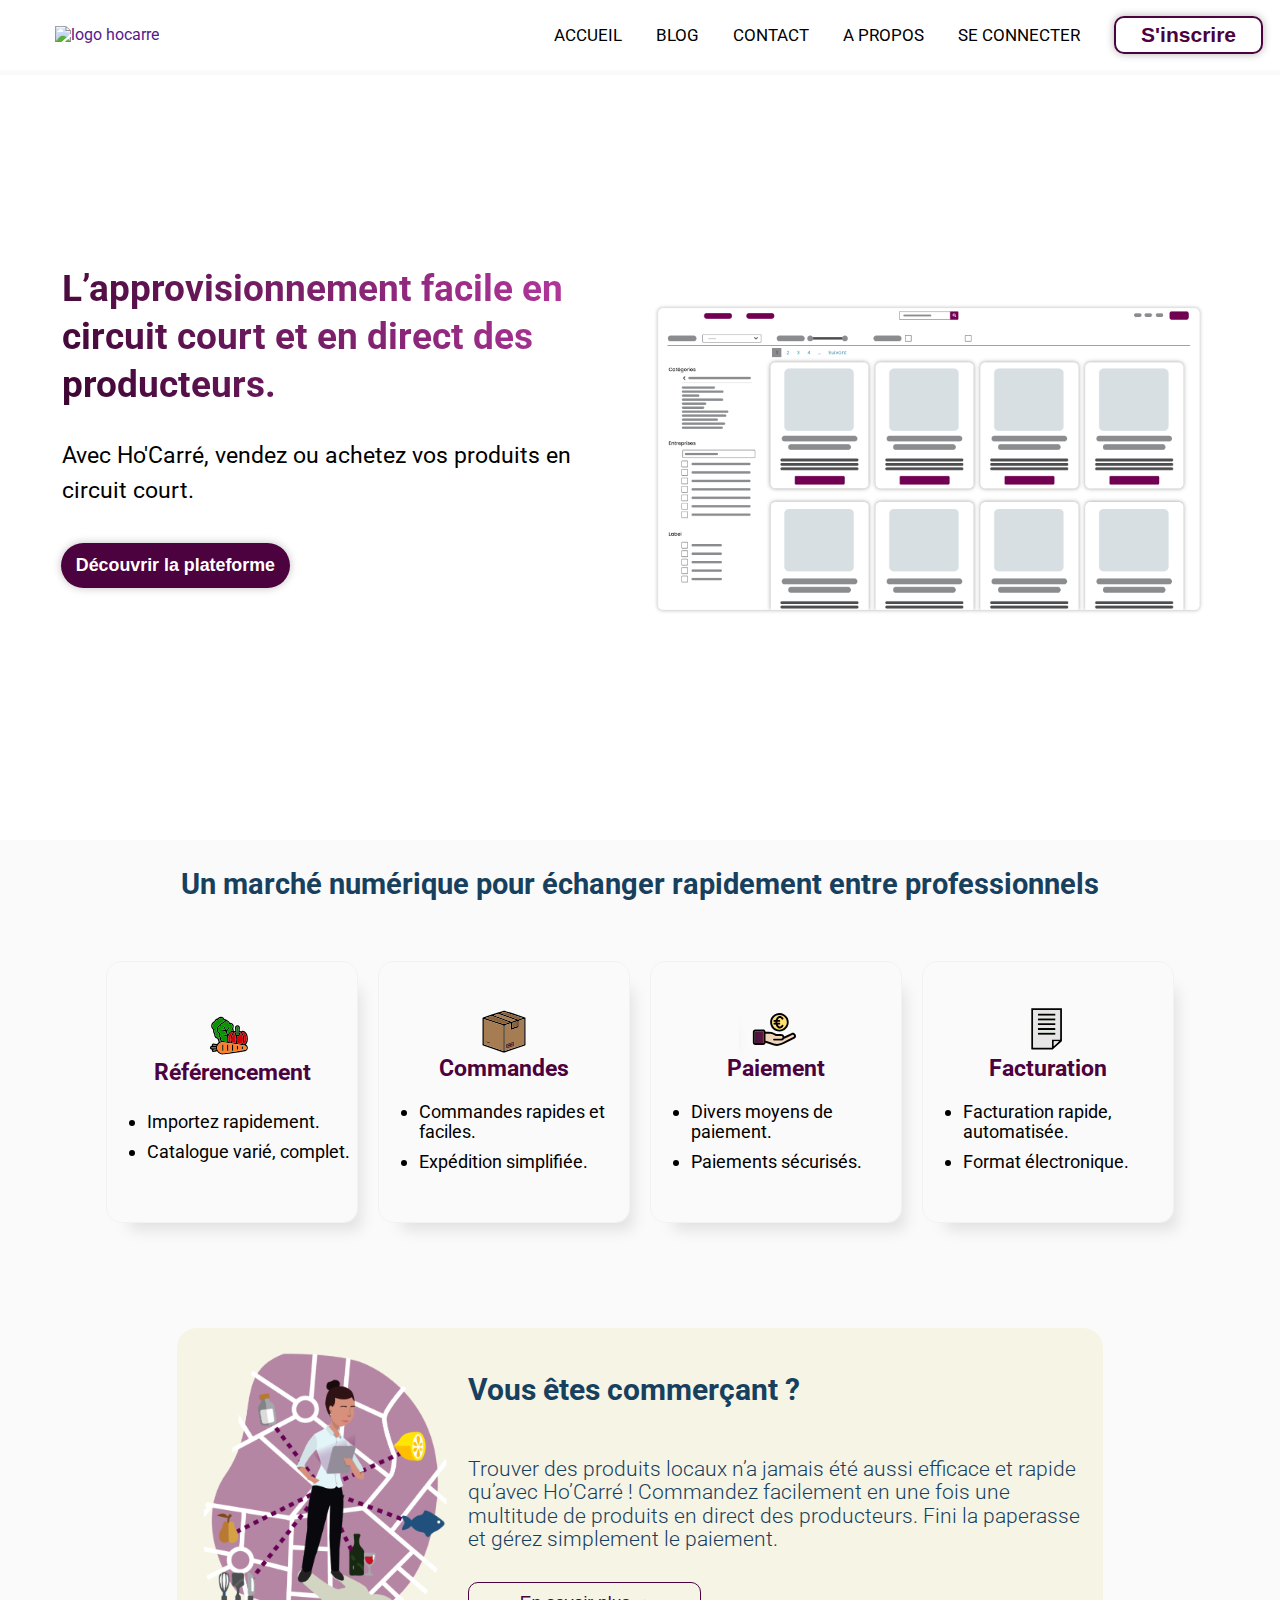
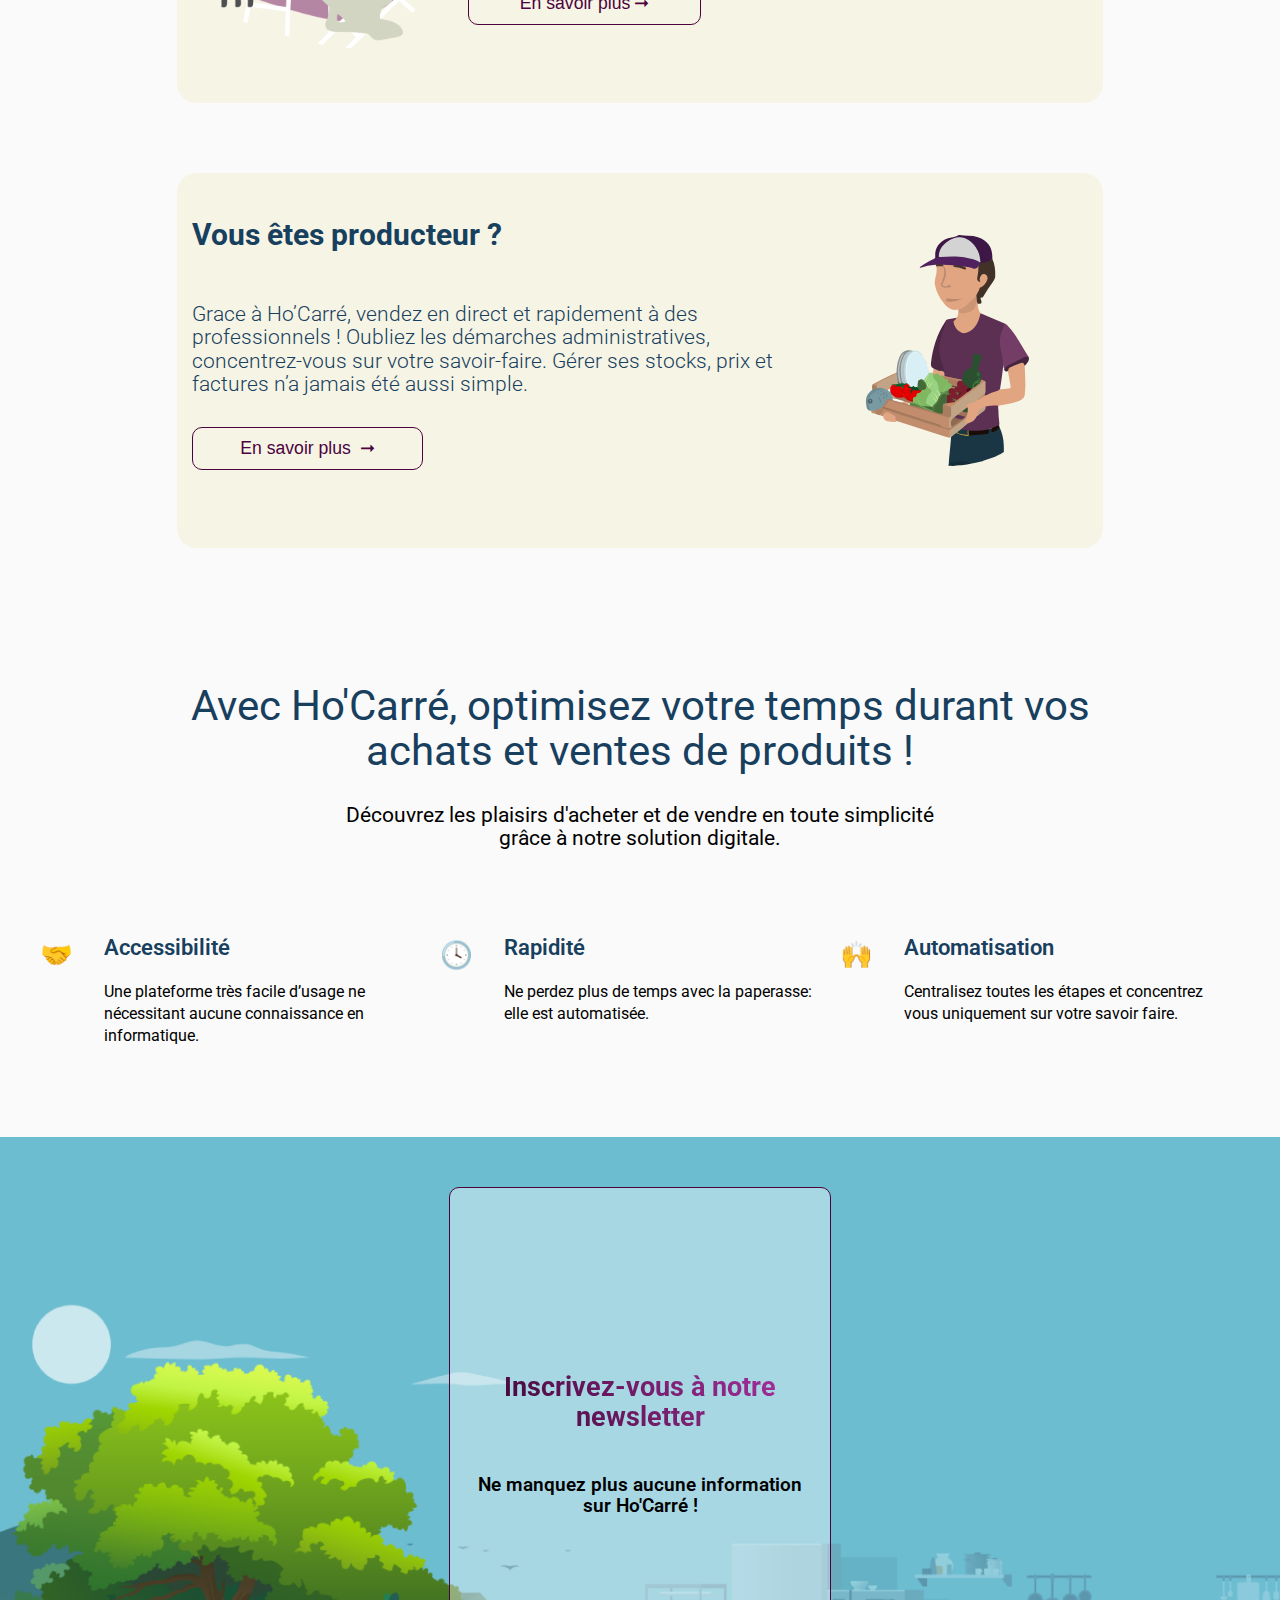
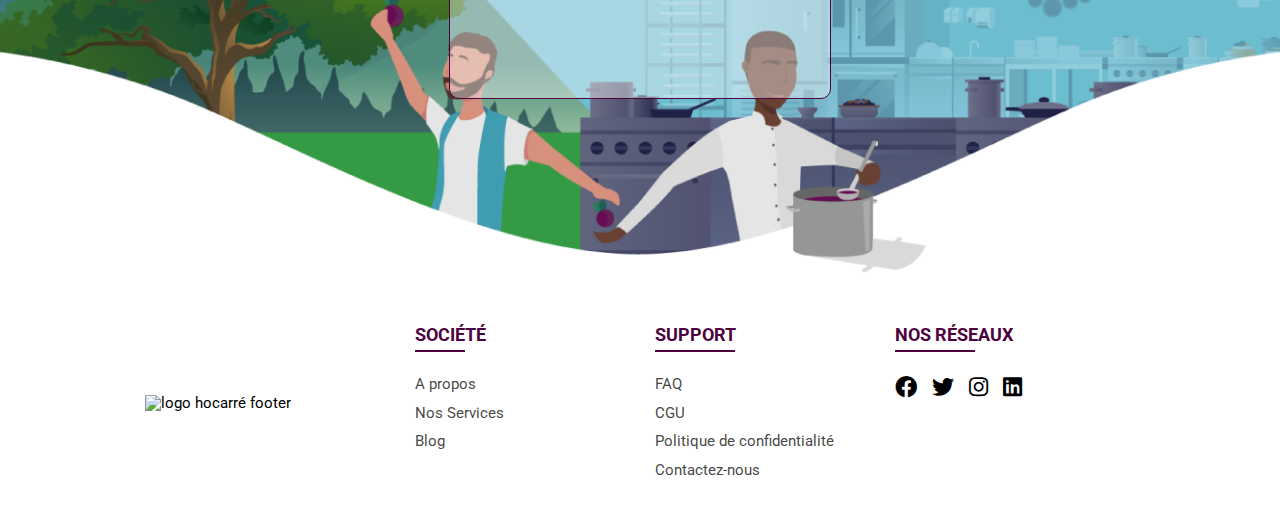
==== commit f49e6eff: "Merge pull request #12 from Rhapsoody/dev-shalom" ====
--- a/index.html
+++ b/index.html
@@ -15,11 +15,34 @@
     <link rel="preconnect" href="https://fonts.googleapis.com">
     <link rel="preconnect" href="https://fonts.gstatic.com" crossorigin>
     <link href="https://fonts.googleapis.com/css2?family=Roboto:wght@100;300;400;700&display=swap" rel="stylesheet">
+
+
+    
     <!-- css styles -->
     <link rel="stylesheet" href="/distribution/css/style.css">
+
+    <!-- Hotjar Tracking Code for https://hocarre.com/ -->
+    <script>
+        (function(h,o,t,j,a,r){
+            h.hj=h.hj||function(){(h.hj.q=h.hj.q||[]).push(arguments)};
+            h._hjSettings={hjid:2669707,hjsv:6};
+            a=o.getElementsByTagName('head')[0];
+            r=o.createElement('script');r.async=1;
+            r.src=t+h._hjSettings.hjid+j+h._hjSettings.hjsv;
+            a.appendChild(r);
+        })(window,document,'https://static.hotjar.com/c/hotjar-','.js?sv=');
+    </script>
+
     <!-- Start of HubSpot Embed Code -->
     <script type="text/javascript" id="hs-script-loader" async defer src="//js-eu1.hs-scripts.com/25227429.js"></script>
     <!-- End of HubSpot Embed Code -->
+
+    <!-- Start of Leadfeeder script  -->
+    <script> 
+        (function(ss,ex){ window.ldfdr=window.ldfdr||function(){(ldfdr._q=ldfdr._q||[]).push([].slice.call(arguments));}; (function(d,s){ fs=d.getElementsByTagName(s)[0]; function ce(src){ var cs=d.createElement(s); cs.src=src; cs.async=1; fs.parentNode.insertBefore(cs,fs); }; ce('https://sc.lfeeder.com/lftracker_v1_'+ss+(ex?'_'+ex:'')+'.js'); })(document,'script'); })('lYNOR8x2wVO4WQJZ'); 
+    </script> 
+    <!-- End of Leadfeeder script  -->
+    
 </head>
 <body id="body">
 
@@ -35,10 +58,10 @@
             <p id="dialogDesc">Vous pouvez nous rejoindre en tant qu'acheteur ou vendeur !</p>
             <div class="modal-content">
                 <button class="modal-content-btn" >
-                    <a   href="https://app.hocarre.com/fr/register" class="register-link">Je suis acheteur</a>
+                    <a   href="https://app.hocarre.com/fr/register" class="register-link">Je souhaite acheter</a>
                 </button>
                 <button class="modal-content-btn">
-                    <a  href="https://app.hocarre.com/fr/vendor-register" class="register-link">Je suis vendeur</a>
+                    <a  href="https://app.hocarre.com/fr/vendor-register" class="register-link">Je souhaite vendre</a>
                 </button>
             </div>
           </div>
@@ -99,7 +122,7 @@
                     <div class="presentation__left line-up">
                         <div class="presentation__header">
                             <p class="presentation-title line-up gradient-text">
-                                L’approvisionnement facile en circuit court en direct des producteurs. 
+                                L’approvisionnement facile en circuit court et en direct des producteurs. 
                             </p>
                         </div>
                         <div class="presentation__body">
@@ -121,64 +144,7 @@
             </section>
             <!-- PRESENTATION ENDS -->
 
-            <!-- HERO STARTS -->
-
-            <section class="hero">
-                
-                <div class="hero_container">
-                    <div class="img-hero img-A"></div>
-
-                    <div class="text_hero">
-
-                        <h3 class="text_header">
-                            Vous êtes commerçants?
-                        </h3>
-        
-                        <p class="main_text">
-    Trouver des produits locaux n’a jamais été aussi efficace et rapide qu’avec Ho’Carré ! Commandez facilement en une fois une multitude de produits en direct des producteurs. Fini la paperasse et gérez simplement le paiement.                    
-                        </p>
-        
-                        <a href="./contact.html">
-                            <button class="hero-button arrow">En savoir plus</button>
-                        </a>
-        
-                    </div>
-        
-        
-                </div>
-    
-
-            </section>
-
-            <!-- ******************************************************************************************* -->
-
-            <section class="hero">
-
-                <div class="hero_container">
-                    <div class="text_hero">
-
-                        <h3 class="text_header">
-                            Vous êtes producteurs?
-                        </h3>
-        
-                        <p class="main_text">
-                            Grace à Ho’Carré, vendez en direct et rapidement à des professionnels ! Oubliez les démarches administratives, concentrez vous sur votre savoir-faire. Gérez ses stocks, prix et factures n’a jamais été aussi simple.
-                        </p>
-        
-                        <a href="./contact.html">
-                            <button class="hero-button arrow"> 
-                                En savoir plus
-                            </button>
-                        </a>
-        
-                    </div>
-        
-                    <div class="img-hero img-B"></div>
-        
-                </div>
-            </section>
-            <!-- HERO ENDS  -->
-
+            
             
 
             <!-- FEATURES STARTS -->
@@ -199,7 +165,7 @@
                         <div class="box-bottom">
                             <ul class="box-list">
                                 <li class="box-item"> Importez rapidement.   </li>
-                                <li class="box-item"> Catalogue varié, complet </li>
+                                <li class="box-item"> Catalogue varié, complet. </li>
                             </ul>
 
                         </div>
@@ -235,7 +201,7 @@
                         <div class="box-bottom">
                             <ul class="box-list">
                                 <li class="box-item"> Divers moyens de paiement. </li>
-                                <li class="box-item"> Paiements Sécurisés. </li>
+                                <li class="box-item"> Paiements sécurisés. </li>
                                 <!-- <li class="box-item"> Lorem, ipsum dolor.</li> -->
                             </ul>
 
@@ -253,7 +219,7 @@
 
                         <div class="box-bottom">
                             <ul class="box-list">
-                                <li class="box-item"> Facturation Rapide, automatisée. </li>
+                                <li class="box-item"> Facturation rapide, automatisée. </li>
                                 <li class="box-item">Format électronique. </li>
                                 <!-- <li class="box-item"> Lorem, ipsum dolor.</li> -->
                             </ul>
@@ -264,26 +230,63 @@
             </section>
             <!-- FEATURES ENDS -->
 
-            <section class="news-letter">
-
-                <div class="newsLetter-global-container">
-                    <div class="newsLetter-top">
-                        <h2 class="newsLetter-title gradient-text">
-                            Inscrivez vous gratuitement à notre newsletter
-                        </h2>
+            <!-- HERO STARTS -->
+
+            <section class="hero">
+                
+                <div class="hero_container">
+                    <div class="img-hero img-A"></div>
+
+                    <div class="text_hero">
+
+                        <h3 class="text_header">
+                            Vous êtes commerçant ?
+                        </h3>
+        
+                        <p class="main_text">
+    Trouver des produits locaux n’a jamais été aussi efficace et rapide qu’avec Ho’Carré ! Commandez facilement en une fois une multitude de produits en direct des producteurs. Fini la paperasse et gérez simplement le paiement.                    
+                        </p>
+        
+                        <a href="./contact.html">
+                            <button class="hero-button arrow">En savoir plus</button>
+                        </a>
+        
+                    </div>
+        
+        
+                </div>
     
-                        <p class="newsLetter-subtitle">Ne ratez plus les dernières nouvelles sur Ho'Carré !</p>
-                    </div>
-    
-                    <div class="form-newsletter-container">
-                        <form class="news-letter-container" action="#" method="post">
-                            <label for="newsL-mail-field"></label>
-                            <input placeholder="Votre adresse mail.." type="email" name="newsLetter-field" id="newsL-mail-field" class="newsL-mail-field">
-                            <input class="newsL-submit-btn" type="button" value="Envoyer">
-                        </form>
-                    </div>
-                </div>
+
             </section>
+
+            <!-- ******************************************************************************************* -->
+
+            <section class="hero">
+
+                <div class="hero_container">
+                    <div class="text_hero">
+
+                        <h3 class="text_header">
+                            Vous êtes producteur ?
+                        </h3>
+        
+                        <p class="main_text">
+                            Grace à Ho’Carré, vendez en direct et rapidement à des professionnels ! Oubliez les démarches administratives, concentrez-vous sur votre savoir-faire. Gérer ses stocks, prix et factures n’a jamais été aussi simple.
+                        </p>
+        
+                        <a href="./contact.html">
+                            <button class="hero-button arrow"> 
+                                En savoir plus
+                            </button>
+                        </a>
+        
+                    </div>
+        
+                    <div class="img-hero img-B"></div>
+        
+                </div>
+            </section>
+            <!-- HERO ENDS  -->
 
 
             <!-- SECTION WHY HOCARRE STARTS -->
@@ -340,9 +343,67 @@
                     </div>
                 </div>
             </section>
+
+
+            <section class="news-letter large-img">
+
+                
+
+                <div class="newsLetter-global-container ">
+
+                    <h2 class="news-letter-title gradient-text">
+                        Inscrivez-vous à notre newsletter
+                    </h2>
+    
+                    <p class="newsLetter-subtitle">
+                        Ne manquez plus aucune information sur Ho'Carré !
+                    </p>
+                    <!--[if lte IE 8]>
+                    <script charset="utf-8" type="text/javascript" src="//js-eu1.hsforms.net/forms/v2-legacy.js"></script>
+                    <![endif]-->
+                    <script charset="utf-8" type="text/javascript" src="//js-eu1.hsforms.net/forms/v2.js"></script>
+                    <script>
+                        hbspt.forms.create({
+                            region: "eu1",
+                            portalId: "25227429",
+                            formId: "a7e508a8-cdcd-4fb3-aa28-e4ce08c1ea84"
+                        });
+                    </script>
+                </div>
+            </section>
+
+           
         </div>
         <!-- GLOBAL CONTAINER ENDS -->
 
+
+
+        <!-- COOKIE POP UP -->
+
+        <div class="cookie-consent-modal">
+            <div class="cookie-modal-content">
+                <div class="modal-top">
+                <div class="cookie-img"></div>
+                <h1 class="modal-title">
+                    Ho'Carré utilise des cookies
+                </h1>
+                </div>
+
+                <p class="modal-content-cookie">
+                    Chez Ho'Carré nous utilisons les cookies pour vous fournir la meilleure expérience possible. Grâce à eux nous pouvons analyser les intéractions des utilisteurs et améliorer constamment cette dernière.
+                    
+                   <br> Pour en savoir plus, veuillez consulter notre <span><a href="/assets/docs/legal/Hocarre - Politique de confidentialité.pdf" rel="noopener" target="_blank">politique de confidentialité.</a></span>
+                </p>
+
+                <div class="modal-btns">
+                    <button class="consent-btn no">Tout refuser</button>
+                    <button class="consent-btn yes">Tout accepter</button>
+                </div>
+
+            </div>
+        </div>
+
+        <!-- COOKIE POP UP ENDS -->
 
 
         <!-- FOOTER STARTS -->
@@ -355,35 +416,35 @@
                 </div>
                     <!-- MENU -->
                 <div class="footer-block ">
-                        <h3 class="block-title company">HO'CARRÉ</h3>
+                        <h3 class="block-title company">SOCIÉTÉ</h3>
                         <ul class="block-list">
                             <li class="block-list__item">
-                                <a style="white-space: nowrap;"  href="">Qui sommes nous?</a>
+                                <a style="white-space: nowrap;"  href="">A propos</a>
                             </li>
                             <li class="block-list__item">
                                 <a  href="">Nos Services</a>
                             </li>
                             <li class="block-list__item">
-                                <a  href="">Mentions Légales</a>
-                            </li>
-                            <li class="block-list__item">
-                                <a  href="">CGU</a>
+                                <a  href="">Blog</a>
                             </li>
                         </ul>
                 </div>
                 <!-- MENU ENDS -->
                 <!-- CONTACT STARTS-->
                 <div class="footer-block contact">
-                        <h3 class="block-title">NOUS CONTACTER</h3>
+                        <h3 class="block-title">SUPPORT</h3>
                         <ul class="block-list">
                             <li class="block-list__item">
-                                <a href="tel:+33184253763" > <i style="margin-right: 5px;" class="fas fa-phone"></i> +33 1 84 25 37 63</a>
-                            </li>
-                            <li class="block-list__item">
-                                <a href="mailto:hello@hocarre.com" > <i style="margin-right: 10px;" class="far fa-envelope-open"></i>hello@hocarre.com</a>
-                            </li>
-                            <li class="block-list__item">
-                                <a href="#" > <i style="margin-right: 10px;" class="fas fa-question-circle"></i> Aide</a>
+                                <a href="#" >FAQ</a>
+                            </li>
+                            <li class="block-list__item">
+                                <a href="/assets/docs/legal/Ho'carre - CGU.pdf" target="_blank" rel="noopener" >CGU</a>
+                            </li>
+                            <li class="block-list__item">
+                                <a href="/assets/docs/legal/Hocarre - Politique de confidentialité.pdf" target="_blank" rel="noopener" >Politique de confidentialité</a>
+                            </li>
+                            <li class="block-list__item">
+                                <a href="/contact.html" >Contactez-nous</a>
                             </li>
                         </ul>
                 </div>
@@ -417,6 +478,15 @@
                 <!-- SOCIAL NETWORKS ENDS -->
             </div>
 
+            <!-- script tracking active compaign-->
+            <script type="text/javascript">
+                (function(e,t,o,n,p,r,i){e.visitorGlobalObjectAlias=n;e[e.visitorGlobalObjectAlias]=e[e.visitorGlobalObjectAlias]||function(){(e[e.visitorGlobalObjectAlias].q=e[e.visitorGlobalObjectAlias].q||[]).push(arguments)};e[e.visitorGlobalObjectAlias].l=(new Date).getTime();r=t.createElement("script");r.src=o;r.async=true;i=t.getElementsByTagName("script")[0];i.parentNode.insertBefore(r,i)})(window,document,"https://diffuser-cdn.app-us1.com/diffuser/diffuser.js","vgo");
+                vgo('setAccount', '91393844');
+                vgo('setTrackByDefault', true);
+            
+                vgo('process');
+            </script>
+
         </footer>
         <!-- FOOTER ENDS -->
 
--- a/distribution/css/style.css
+++ b/distribution/css/style.css
@@ -1,2 +1,2 @@
-@charset "UTF-8";:root{--violet-hocarre:#4c023e;--beige:#edd5b7;--light-blue:#5dcad1;--electric-blue:#4568ff;--white:#fafafa;--light-gray:#b3b3b3;--facebook:#4764a3;--instagram:#cf26a2;--linkedin:#2867b2;--twitter:#1da1f0;--base-font:"Roboto",sans-serif}*{box-sizing:border-box;font-size:100%}*,:after,:before{box-sizing:inherit}body{background-color:var(--white);font-family:var(--base-font);height:100vh;line-height:1.1;margin:0;padding:0;scroll-behavior:smooth}ul{list-style:none}a{text-decoration:none}span.ripple{animation:ripple .6s linear;background-color:hsla(0,0%,100%,.7);border-radius:50%;position:absolute;transform:scale(0)}@keyframes ripple{to{opacity:0;transform:scale(4)}}.floating{animation-duration:1.5s;animation-iteration-count:infinite;animation-name:floating;animation-timing-function:ease-out;margin-left:30px;margin-top:5px}@keyframes floating{0%{transform:translate(0)}50%{transform:translateY(20px)}to{transform:translate(0)}}@keyframes typing{0%{width:0}to{width:85%}}@keyframes blink-caret{0%,to{border-color:transparent}50%{border-color:var(--violet-hocarre)}}.modal-container{height:100vh;position:fixed;top:0;transition:visibility .4s;visibility:hidden;width:100vw;z-index:1000000000}.modal-container.active{visibility:visible}.overlay{background:#333333d3;height:100%;opacity:0;position:absolute;transition:opacity .4s ease-out .2s;width:100%}.modal-container.active .overlay{opacity:1;transition:opacity .4s ease-out}.modal{background:#fff;border-radius:5px;left:50%;max-width:500px;min-height:200px;min-width:300px;opacity:0;padding:30px;position:absolute;top:60%;transform:translate(-50%,calc(-50% - 50px));transition:opacity .4s ease-out,transform .4s ease-out;width:95%}.modal-container.active .modal{opacity:1;transform:translate(-50%,-50%);transition:opacity .4s ease-out .2s,transform .4s ease-out .2s}.close-modal{background:#ff365e;border:none;border-radius:5px;color:#fff;cursor:pointer;font-size:18px;padding:8px 10px;position:absolute;right:10px;top:10px}.modal h1{font-family:Montserrat,sans-serif;font-size:20px;font-weight:600;margin-bottom:20px;text-align:center}.modal p{font-size:17px;line-height:1.4;margin-bottom:15px}.modal-content{display:flex;justify-content:space-around;margin-top:20px}.modal-content .modal-content-btn{background-color:var(--violet-hocarre);border-radius:10px;color:#fff;font-weight:700;padding:15px;text-decoration:none}.register-link{color:#fff;height:100%;text-decoration:none;width:100%}.header{min-height:75px;width:100%}.navbar{align-items:center;background-color:var(--white);display:flex;height:100%;justify-content:space-between;left:0;max-height:70px;overflow:hidden;padding:0;position:fixed;top:0;width:100%;z-index:9999}.navbar__logo{left:3.4375rem;position:relative}.logo{height:100%;width:15.625rem}.menu__list{align-items:center;display:flex;justify-content:space-between}.menu__item{margin:0 1.0625rem}.item__link{color:#000;font-size:1.0625rem;padding-bottom:10px;position:relative;text-transform:uppercase}.item__link.underlined:hover{color:var(--violet-hocarre)}.item__link.underlined:before{background-color:var(--violet-hocarre);bottom:0;content:"";display:block;height:.125rem;left:0;position:absolute;transform:scaleX(0);transition:transform .4s ease;width:100%}.item__link.underlined:hover:before{transform:scaleX(1)}button{outline:0;overflow:hidden;position:relative;transition:background .3s}.sign-up-btn{background-color:transparent;border:2px solid var(--violet-hocarre);border-radius:.625rem;box-shadow:0 0 .5rem rgba(0,0,0,.3);color:var(--violet-hocarre);cursor:pointer;font-size:1.3125rem;font-weight:700;padding:.3125rem 1.5625rem}.sign-up-btn:hover{background-color:var(--violet-hocarre);color:var(--white);transition:.3s ease-out}.menu__hamburger{background-color:var(--white);border:none;display:none}.menu__bar{background-color:var(--violet-hocarre);display:block;height:.1875rem;margin:.3125rem auto;transition:all .3s ease-in-out;width:1.5625rem}@media only screen and (max-width:54.0625rem){.navbar{justify-content:space-between}.menu__list{background-color:var(--white);border-radius:.625rem;flex-direction:column;left:-1000%;position:fixed;text-align:center;top:2.75rem;transition:.7s;width:100%}.menu__list.menu--is-active{left:0}.menu__item{margin:1.5625rem 0}.menu__hamburger{cursor:pointer;display:block;justify-content:flex-end;margin-right:1.875rem}.menu__hamburger.menu--is-active .menu__bar:nth-child(2){opacity:0}.menu__hamburger.menu--is-active .menu__bar:first-child{transform:translateY(8px) rotate(45deg)}.menu__hamburger.menu--is-active .menu__bar:nth-child(3){transform:translateY(-8px) rotate(-45deg)}}.section-presentation{background-color:#fff;color:#000;height:85vh;width:100%}.presentation-container{display:flex;height:100%;width:100%}.presentation__left{align-items:center;display:flex;flex-direction:column;height:90%;justify-content:center;width:50%}.presentation-cta,.presentation__body,.presentation__header{width:90%}.presentation__header{font-size:calc(1.425rem + 1.1vw);font-weight:700;line-height:1.3}.gradient-text{-webkit-text-fill-color:transparent;-moz-text-fil-color:transparent;-webkit-background-clip:text;-moz-background-clip:text;background-clip:text;background-image:linear-gradient(55deg,#3a0430,rgba(170,0,139,.767));background-repeat:repeat;background-size:100%}.presentation-text,.presentation-title{margin:.9375rem 0 .9375rem 1.875rem}.presentation__body{font-size:calc(1.2rem + .3vw);line-height:1.5;margin-bottom:1.25rem}.presentation-cta__button{background-color:var(--violet-hocarre);border:none;border-radius:1.5625rem;box-shadow:0 0 .5rem rgba(0,0,0,.25);color:#fff;cursor:pointer;font-size:calc(.975rem + .175vw);font-weight:600;left:5%;padding:.75rem .9375rem;position:relative;transition:.25s}.presentation-cta__button:hover{box-shadow:0 .5em .5em -.4em var(--violet-hocarre);transform:translateY(-.25em)}.presentation__right{display:flex;place-items:center;width:50%}.presentation__right img{max-width:90%}@media screen and (max-width:56.5625rem){.section-presentation{height:100vh;padding-bottom:30px}.presentation-container{flex-direction:column}.presentation__left{height:60%;justify-content:flex-start;width:100%}.presentation__right{height:40%;justify-content:center;width:100%}.presentation__right img{height:100%;width:90%}.presentation__header{width:70%}.presentation__body{font-size:1.125rem;width:70%}.presentation-cta__button{left:20%}}.line-up{animation:animate-lineUp 2s ease-out}@keyframes animate-lineUp{0%{opacity:0;transform:translateY(100%)}20%{opacity:0}50%{opacity:1}80%{opacity:1;transform:translateY(0)}to{opacity:1;transform:translateY(0)}}.hero{display:grid;margin:6.25rem 0;min-width:100%;place-items:center}.hero_container{background-color:rgba(93,201,209,.089);border-radius:1.25rem;display:flex;flex-direction:column;padding:.625rem;width:80%}.img-hero{background-position:50%;background-repeat:no-repeat;background-size:contain;height:19.0625rem}.img-hero.img-B{background-image:url(/assets/images/hero_section/hocarree\ algricultrice.png);margin-top:20px}.img-hero.img-A{background-image:url(/assets/images/hero_section/hocarree\ cuisto.png)}.hero a{align-self:flex-start;width:35%}.hero-button{background-color:transparent;border:1.4px solid var(--violet-hocarre);border-radius:10px;color:var(--violet-hocarre);cursor:pointer;font-size:1.1em;margin-top:10px;padding:.625rem;transition:.1s;width:100%}.hero-button:hover{background-color:var(--violet-hocarre);color:#fff}.arrow:after{content:"➞";display:inline-block;padding-left:4px;transition:transform .2s ease-out}.arrow:hover:after{transform:translateX(8px)}.text_hero{align-items:center;color:#17405e;display:flex;flex-direction:column}.text_header{align-self:flex-start;font-size:clamp(30px,40px,3vmin);font-weight:700}.text_hero .main_text{font-size:calc(1.25rem + .1vw);font-weight:300}@media screen and (min-width:1025px){.hero_container{flex-direction:row;height:100%;width:70%}.text_hero{height:50%}.img-hero{height:305px;width:100%}.img-hero.img-A{margin-bottom:10px}.img-hero.img-B{margin-top:10px}}.section-features{background-color:#fafafa;padding:10px 0;width:100%}.features_top{margin-bottom:50px}.features_title{color:#17405e;font-size:calc(.75em + 1.3vmax);text-align:center}.features_bottom{display:flex;flex-wrap:wrap;justify-content:center;width:100%}.features-box{border:1.5px solid #f2f2f2;border-radius:15px;box-shadow:13px 17px 15px -10px rgba(0,0,0,.1);display:flex;display:grid;flex-direction:column;height:260px;line-height:20px;margin:10px;place-items:center;width:250px}.box-top{align-items:center;display:flex;flex-direction:column;height:30%;width:100%}.box-top img{width:calc(4.375rem + .275vw)}.box-top .box-title{color:var(--violet-hocarre);font-size:calc(1.1rem + .4vw);margin:0;padding:0}.box-bottom{align-self:flex-start;font-size:calc(.9rem + .3vw);height:70%;width:100%}.box-bottom .box-list{list-style:disc;margin-top:30px}.box-bottom .box-list .box-item{margin:10px 0}.news-letter{border-bottom:.5px solid #18405e;display:flex;flex-direction:column;margin:60px 0 40px;min-height:12.5rem;padding:10px 0 30px;place-items:center;width:100%}.newsLetter-global-container{border:1.5px solid var(--violet-hocarre);border-radius:10px;max-width:400px;padding:15px;width:60%}.newsLetter-top{align-items:center;display:flex;flex-direction:column;justify-content:center;margin-bottom:30px}.newsLetter-top h2{font-size:calc(14px + 1vw);text-align:center;width:90%}.newsLetter-top .newsLetter-subtitle{font-size:calc(15px + .35vw);font-weight:600;text-align:center}.news-letter-container{display:flex;gap:5px;justify-content:center;width:100%}.news-letter-container .newsL-mail-field{background-color:hsla(0,0%,50%,.13);border:.3px solid hsla(0,0%,50%,.336);border-radius:5px;outline:none;padding:7px 5px}.news-letter-container .newsL-submit-btn{background-color:var(--violet-hocarre);border:none;border-radius:5px;color:#fff;outline:none}.why-hocarre{border-bottom:.5px solid #18405e;margin:30px 0;padding:40px 0;width:100%}.wh-container{display:flex;flex-direction:column;margin:0 25px;place-content:center}.wh-container .top .wh-main-title{color:#18405e;font-size:calc(30px + .9vw);font-weight:400;text-align:center}.wh-container .top .wh-main-text{font-size:calc(15px + .45vw);font-weight:400;text-align:center}.wh-container .bottom .wh-row{margin:0 auto;padding:5px 0;width:80%}.wh-container .bottom .wh-row .wh-row_top{font-size:calc(20px + .5vw);text-align:center}.wh-container .bottom .wh-row .wh-row_bottom{font-size:calc(12px + .5vw);margin:0 auto;text-align:center;width:80%}.wh-container .bottom .wh-row .wh-row_bottom>p{line-height:22px}.wh-container .bottom .wh-row .wh-row_bottom>p:first-of-type{color:#18405e;font-size:calc(14px + .625vw);font-weight:600}@media screen and (min-width:860px){.wh-container{margin:0 40px}.wh-container .top .wh-main-title{margin:10px auto;width:80%}.wh-container .top .wh-main-text{margin:0 auto;padding-top:20px;width:50%}.wh-container .bottom{display:flex;margin-top:60px}.wh-container .bottom .wh-row{display:flex;width:40%}.wh-container .bottom .wh-row .wh-row_bottom{font-size:calc(12px + .5vw);margin:0 auto;text-align:center;width:80%}.wh-container .bottom .wh-row .wh-row_bottom>p{line-height:22px;margin-left:7px;text-align:left}.wh-container .bottom .wh-row .wh-row_bottom>p:nth-of-type(2){font-size:calc(12px + .3vw)}}.footer{background-color:var(--white);min-height:250px;text-decoration:none;width:100%}.footer-container{align-items:flex-start;display:flex;font-size:.9375rem;justify-content:center;margin:0 auto;max-width:68.75rem;padding:1.875rem 0 0}.footer-block{flex-basis:20%;margin:0 1.875rem}.footer-block.block-logo{align-self:center}.footer-logo{height:9.375rem;width:12.5rem}.block-list{padding-left:0}.block-title{color:var(--violet-hocarre);font-size:1.125rem}.block-title:after{width:5rem}.block-title.company:after,.block-title:after{background-color:var(--violet-hocarre);content:"";display:block;height:.125rem;margin-top:.3125rem}.block-title.company:after{width:3.125rem}.block-list__item{padding:.375rem 0;transition:.3s}.block-list__item:hover{text-decoration:underline}.block-list.media{display:flex}.block-list.media .block-list__item{font-size:1.375rem;padding-right:.9375rem;transition:all .3s ease}.block-list.media .block-list__item>a>i{color:#000}.block-list.media .block-list__item>a>i:hover{color:var(--violet-hocarre);transform:scale(1.22)}.block-list__item>a{color:rgba(51,51,51,.911)}@media screen and (max-width:62.5rem){.footer-container{flex-wrap:wrap;max-width:100%}.footer-block{flex-basis:auto;margin:1.25rem}}@media screen and (max-width:37.5rem){.footer-container{align-items:center;justify-content:center;padding-top:1.875rem}.footer-block{align-items:center;display:flex;flex-basis:70%;flex-direction:column}}.contact-page-body{background-color:#f0ebf1;height:100%;margin:0;width:100%}.contact-page-header{display:grid;height:6.25rem;margin-bottom:.9375rem;place-content:center}.contact__logo{width:18.75rem}.contact-page-container{display:flex;margin:0 auto;width:78%}.ct-page-desc{width:50%}.ct-pg__header h2{color:var(--violet-hocarre);font-size:3.3vw;font-weight:700;width:100%}.ct-pg__header.typewriter h2{animation:typing 3s steps(40),blink-caret .8s step-end 8;border-right:.1em solid transparent;letter-spacing:.1em;overflow:hidden;white-space:nowrap;width:90%}.ct-page__body p{font-size:calc(.9375rem + .4vw);width:75%}.contact-page__bottom{background-color:hsla(0,0%,100%,.411);border-radius:.625rem;display:grid;margin-top:2.8125rem;max-width:14.375rem;min-height:11.875rem;min-width:13.125rem;padding:.3125rem;place-content:center}.ct-pg-row{font-size:1.1875rem;margin:.3125rem 0;text-align:center}.ct-pg-networks{color:var(--violet-hocarre);display:flex;justify-content:space-around;padding:0}.form-container{box-shadow:-7px 2px 26px 14px rgba(0,0,0,.1);margin-left:7%;width:50%}.form-row.first-row{display:flex}.form-row.first-row .form-group{width:45%}.form-row.first-row .form-group:first-of-type{margin-right:10%}.form-container{background-color:var(--white);border-radius:.9375rem;max-height:30rem;max-width:21.875rem;padding:.3125rem 1.875rem 0;position:relative}.form-group{margin:1.6rem 0 1.2rem;position:relative}.input-data{height:1.875rem}.contact-textarea{resize:none}.f-ctrl-label{color:#7a7979;font-size:1rem!important;padding-left:.12rem;pointer-events:none;position:absolute;top:.2rem;transition:all .31s ease;z-index:1}.material-dsgn-bar{border-bottom:.063rem solid #999;display:block;position:relative}.material-dsgn-bar:before{background:var(--violet-hocarre);bottom:-.063rem;content:"";height:.125rem;left:50%;position:absolute;transition:left .28s ease,width .28s ease;width:0;z-index:2}.contact-textarea,.input-data{background:none;border-color:transparent;border-width:0;box-shadow:none;color:transparent;display:block;font-size:1rem;line-height:1.8;padding:.125rem .125rem .063rem;transition:all .31s ease;width:100%}.contact-textarea:focus,.contact-textarea:valid,.input-data:focus,.input-data:valid{color:#333}.contact-textarea:focus~.f-ctrl-label,.contact-textarea:valid~.f-ctrl-label,.input-data:focus~.f-ctrl-label,.input-data:valid~.f-ctrl-label{font-size:.8rem;left:0;top:-1rem}.contact-textarea:focus,.input-data:focus{outline:none}.contact-textarea:focus~.f-ctrl-label,.input-data:focus~.f-ctrl-label{color:var(--violet-hocarre)}.contact-textarea:focus~.material-dsgn-bar:before,.input-data:focus~.material-dsgn-bar:before{left:0;width:100%}.ct-form-btn{background-color:var(--violet-hocarre);border:1px solid var(--violet-hocarre);border-radius:.4375rem;color:var(--violet-hocarre);color:var(--white);cursor:pointer;font-size:1rem;margin:1.5rem 0 1rem;overflow:hidden;padding:.5rem 1.8rem;position:relative}.ct-pg-links a{color:#000}.ct-pg-links a i:hover{transform:scale(1.22)}.ct-pg-links a i.instagram:hover{color:var(--instagram)}.ct-pg-links a i.facebook:hover{color:var(--facebook)}.ct-pg-links a i.linkedin:hover{color:var(--linkedin)}.ct-pg-links a i.twitter:hover{color:var(--twitter)}
+@charset "UTF-8";:root{--violet-hocarre:#4c023e;--beige:#edd5b7;--light-blue:#5dcad1;--electric-blue:#4568ff;--white:#fafafa;--light-gray:#b3b3b3;--facebook:#4764a3;--instagram:#cf26a2;--linkedin:#2867b2;--twitter:#1da1f0;--base-font:"Roboto",sans-serif}*{box-sizing:border-box;font-size:100%}*,:after,:before{box-sizing:inherit}body{background-color:var(--white);font-family:var(--base-font);height:100vh;line-height:1.1;margin:0;padding:0;scroll-behavior:smooth}ul{list-style:none}a{text-decoration:none}span.ripple{animation:ripple .6s linear;background-color:hsla(0,0%,100%,.7);border-radius:50%;position:absolute;transform:scale(0)}@keyframes ripple{to{opacity:0;transform:scale(4)}}.floating{animation-duration:1.5s;animation-iteration-count:infinite;animation-name:floating;animation-timing-function:ease-out;margin-left:30px;margin-top:5px}@keyframes floating{0%{transform:translate(0)}50%{transform:translateY(20px)}to{transform:translate(0)}}@keyframes typing{0%{width:0}to{width:85%}}@keyframes blink-caret{0%,to{border-color:transparent}50%{border-color:var(--violet-hocarre)}}.modal-container{height:100vh;position:fixed;top:0;transition:visibility .4s;visibility:hidden;width:100vw;z-index:1000000000}.modal-container.active{visibility:visible}.overlay{background:#333333d3;height:100%;opacity:0;position:absolute;transition:opacity .4s ease-out .2s;width:100%}.modal-container.active .overlay{opacity:1;transition:opacity .4s ease-out}.modal{background:#fff;border-radius:5px;left:50%;max-width:500px;min-height:200px;min-width:300px;opacity:0;padding:30px;position:absolute;top:60%;transform:translate(-50%,calc(-50% - 50px));transition:opacity .4s ease-out,transform .4s ease-out;width:95%}.modal-container.active .modal{opacity:1;transform:translate(-50%,-50%);transition:opacity .4s ease-out .2s,transform .4s ease-out .2s}.close-modal{background:#ff365e;border:none;border-radius:5px;color:#fff;cursor:pointer;font-size:18px;padding:8px 10px;position:absolute;right:10px;top:10px}.modal h1{font-family:Montserrat,sans-serif;font-size:20px;font-weight:600;margin-bottom:20px;text-align:center}.modal p{font-size:17px;line-height:1.4;margin-bottom:15px}.modal-content{display:flex;justify-content:space-around;margin-top:20px}.modal-content .modal-content-btn{background-color:var(--violet-hocarre);border-radius:10px;color:#fff;font-weight:700;padding:15px;text-decoration:none}.register-link{color:#fff;height:100%;text-decoration:none;width:100%}.header{min-height:75px;width:100%}.navbar{align-items:center;background-color:#fff;display:flex;height:100%;justify-content:space-between;left:0;max-height:70px;overflow:hidden;padding:0;position:fixed;top:0;width:100%;z-index:9999}.navbar__logo{left:3.4375rem;position:relative}.logo{height:100%;width:15.625rem}.menu__list{align-items:center;display:flex;justify-content:space-between}.menu__item{margin:0 1.0625rem}.item__link{color:#000;font-size:1.0625rem;padding-bottom:10px;position:relative;text-transform:uppercase}.item__link.underlined:hover{color:var(--violet-hocarre)}.item__link.underlined:before{background-color:var(--violet-hocarre);bottom:0;content:"";display:block;height:.125rem;left:0;position:absolute;transform:scaleX(0);transition:transform .4s ease;width:100%}.item__link.underlined:hover:before{transform:scaleX(1)}button{outline:0;overflow:hidden;position:relative;transition:background .3s}.sign-up-btn{background-color:transparent;border:2px solid var(--violet-hocarre);border-radius:.625rem;box-shadow:0 0 .5rem rgba(0,0,0,.3);color:var(--violet-hocarre);cursor:pointer;font-size:1.3125rem;font-weight:700;padding:.3125rem 1.5625rem}.sign-up-btn:hover{background-color:var(--violet-hocarre);color:var(--white);transition:.3s ease-out}.menu__hamburger{background-color:var(--white);border:none;display:none}.menu__bar{background-color:var(--violet-hocarre);display:block;height:.1875rem;margin:.3125rem auto;transition:all .3s ease-in-out;width:1.5625rem}@media only screen and (max-width:54.0625rem){.navbar{justify-content:space-between}.menu__list{background-color:var(--white);border-radius:.625rem;flex-direction:column;left:-1000%;position:fixed;text-align:center;top:2.75rem;transition:.7s;width:100%}.menu__list.menu--is-active{left:0}.menu__item{margin:1.5625rem 0}.menu__hamburger{cursor:pointer;display:block;justify-content:flex-end;margin-right:1.875rem}.menu__hamburger.menu--is-active .menu__bar:nth-child(2){opacity:0}.menu__hamburger.menu--is-active .menu__bar:first-child{transform:translateY(8px) rotate(45deg)}.menu__hamburger.menu--is-active .menu__bar:nth-child(3){transform:translateY(-8px) rotate(-45deg)}}.section-presentation{background-color:#fff;color:#000;height:85vh;width:100%}.presentation-container{display:flex;height:100%;width:100%}.presentation__left{align-items:center;display:flex;flex-direction:column;height:90%;justify-content:center;width:50%}.presentation-cta,.presentation__body,.presentation__header{width:90%}.presentation__header{font-size:calc(1.425rem + 1.1vw);font-weight:700;line-height:1.3}.gradient-text{-webkit-text-fill-color:transparent;-moz-text-fil-color:transparent;-webkit-background-clip:text;-moz-background-clip:text;background-clip:text;background-image:linear-gradient(55deg,#3a0430,rgba(170,0,139,.767));background-repeat:repeat;background-size:100%}.presentation-text,.presentation-title{margin:.9375rem 0 .9375rem 1.875rem}.presentation__body{font-size:calc(1.2rem + .3vw);line-height:1.5;margin-bottom:1.25rem}.presentation-cta__button{background-color:var(--violet-hocarre);border:none;border-radius:1.5625rem;box-shadow:0 0 .5rem rgba(0,0,0,.25);color:#fff;cursor:pointer;font-size:calc(.975rem + .175vw);font-weight:600;left:5%;padding:.75rem .9375rem;position:relative;transition:.25s}.presentation-cta__button:hover{box-shadow:0 .5em .5em -.4em var(--violet-hocarre);transform:translateY(-.25em)}.presentation__right{display:flex;place-items:center;width:50%}.presentation__right img{max-width:90%}@media screen and (max-width:56.5625rem){.section-presentation{height:100vh;padding-bottom:30px}.presentation-container{flex-direction:column}.presentation__left{height:60%;justify-content:flex-start;width:100%}.presentation__right{height:40%;justify-content:center;width:100%}.presentation__right img{height:100%;width:90%}.presentation__header{width:70%}.presentation__body{font-size:1.125rem;width:70%}.presentation-cta__button{left:20%}}.line-up{animation:animate-lineUp 2s ease-out}@keyframes animate-lineUp{0%{opacity:0;transform:translateY(100%)}20%{opacity:0}50%{opacity:1}80%{opacity:1;transform:translateY(0)}to{opacity:1;transform:translateY(0)}}.hero{display:grid;margin:6.25rem 0;min-width:100%;place-items:center}.hero_container{background-color:hsla(53,65%,77%,.233);border-radius:1.25rem;display:flex;flex-direction:column;padding:.9375rem;width:80%}.img-hero{background-position:50%;background-repeat:no-repeat;background-size:cover;height:19.0625rem}.img-hero.img-B{background-image:url("/assets/images/hero_section/Plan de travail 4.svg");margin-top:20px}.img-hero.img-A{background-image:url("/assets/images/hero_section/ho'carré site 2_Plan de travail 1.png");margin-right:10px;transform:scaleX(-1)}.hero a{align-self:flex-start;width:35%}.hero-button{background-color:transparent;border:1.4px solid var(--violet-hocarre);border-radius:10px;color:var(--violet-hocarre);cursor:pointer;font-size:1.1em;margin-top:10px;padding:.625rem .4375rem;transition:.1s;width:100%}.hero-button:hover{background-color:var(--violet-hocarre);color:#fff}.arrow:after{content:"➞";display:inline-block;padding-left:4px;transition:transform .2s ease-out}.arrow:hover:after{transform:translateX(8px)}.text_hero{align-items:center;color:#17405e;display:flex;flex-direction:column}.text_header{align-self:flex-start;font-size:clamp(30px,40px,3vmin);font-weight:700}.text_hero .main_text{font-size:calc(1.25rem + .1vw);font-weight:300}@media screen and (min-width:1025px){.hero_container{flex-direction:row;height:100%;width:70%}.text_hero{height:50%}.img-hero{height:305px;width:100%}.img-hero.img-A{margin-bottom:10px}.img-hero.img-B{margin-top:10px}}.section-features{background-color:#fafafa;padding:10px 0;width:100%}.features_top{margin-bottom:50px}.features_title{color:#17405e;font-size:calc(.75em + 1.3vmax);text-align:center}.features_bottom{display:flex;flex-wrap:wrap;justify-content:center;width:100%}.features-box{border:1.5px solid #f2f2f2;border-radius:15px;box-shadow:13px 17px 15px -10px rgba(0,0,0,.1);display:flex;display:grid;flex-direction:column;height:260px;line-height:20px;margin:10px;place-items:center;width:250px}.box-top{align-items:center;display:flex;flex-direction:column;height:30%;width:100%}.box-top img{width:calc(4.375rem + .275vw)}.box-top .box-title{color:var(--violet-hocarre);font-size:calc(1.1rem + .4vw);margin:0;padding:0}.box-bottom{align-self:flex-start;font-size:calc(.9rem + .3vw);height:70%;width:100%}.box-bottom .box-list{list-style:disc;margin-top:30px}.box-bottom .box-list .box-item{margin:10px 0}.news-letter{display:flex;flex-direction:column;margin:0;min-height:9.375rem;padding:10px 0 30px;place-items:center;width:100%}.large-img{background-image:url(/assets/images/hero_section/hocarré-site-1.png);background-position:50%;background-repeat:no-repeat;background-size:cover;height:700px;width:100%}.newsLetter-global-container{align-items:center;background-color:hsla(0,0%,100%,.404);border:1.5px solid var(--violet-hocarre);border-radius:10px;display:flex;flex-direction:column;height:480px;justify-content:center;margin-bottom:30px;max-width:350px;padding:15px;position:relative;top:40px;width:50%}.newsLetter-global-container h2{font-size:calc(14px + 1vw);text-align:center;width:90%}.newsLetter-global-container .newsLetter-subtitle{font-size:calc(15px + .35vw);font-weight:600;text-align:center}.news-letter-container{display:flex;gap:5px;justify-content:center;width:100%}.news-letter-container .newsL-mail-field{background-color:hsla(0,0%,50%,.13);border:.3px solid hsla(0,0%,50%,.336);border-radius:5px;outline:none;padding:7px 5px}.news-letter-container .newsL-submit-btn{background-color:var(--violet-hocarre);border:none;border-radius:5px;color:#fff;outline:none}.why-hocarre{margin:30px 0;padding:40px 0;width:100%}.wh-container{display:flex;flex-direction:column;margin:0 25px;place-content:center}.wh-container .top .wh-main-title{color:#18405e;font-size:calc(30px + .9vw);font-weight:400;text-align:center}.wh-container .top .wh-main-text{font-size:calc(15px + .45vw);font-weight:400;text-align:center}.wh-container .bottom .wh-row{margin:0 auto;padding:5px 0;width:80%}.wh-container .bottom .wh-row .wh-row_top{font-size:calc(20px + .5vw);text-align:center}.wh-container .bottom .wh-row .wh-row_bottom{font-size:calc(12px + .5vw);margin:0 auto;text-align:center;width:80%}.wh-container .bottom .wh-row .wh-row_bottom>p{line-height:22px}.wh-container .bottom .wh-row .wh-row_bottom>p:first-of-type{color:#18405e;font-size:calc(14px + .625vw);font-weight:600}@media screen and (min-width:860px){.wh-container{margin:0 40px}.wh-container .top .wh-main-title{margin:10px auto;width:80%}.wh-container .top .wh-main-text{margin:0 auto;padding-top:20px;width:50%}.wh-container .bottom{display:flex;margin-top:60px}.wh-container .bottom .wh-row{display:flex;width:40%}.wh-container .bottom .wh-row .wh-row_bottom{font-size:calc(12px + .5vw);margin:0 auto;text-align:center;width:80%}.wh-container .bottom .wh-row .wh-row_bottom>p{line-height:22px;margin-left:7px;text-align:left}.wh-container .bottom .wh-row .wh-row_bottom>p:nth-of-type(2){font-size:calc(12px + .3vw)}}.cookie-consent-modal{align-items:flex-end;background-color:rgba(0,0,0,.5);display:none;height:100vh;left:0;position:fixed;top:0;width:100vw;z-index:100000000}.cookie-consent-modal.active{display:flex}.cookie-modal-content{background-color:#fff;border-radius:10px 10px 0 0;padding:1.5vw 3vw}.cookie-modal-content .modal-top{display:flex;width:100%}.cookie-modal-content .modal-top .cookie-img{align-self:center;background-image:url(/assets/images/cookies/cookie-consent.png);background-repeat:no-repeat;background-size:cover;height:27px;margin-right:10px;width:27px}.cookie-modal-content .modal-title{font-size:calc(17px + .7vw)}.cookie-modal-content .modal-content-cookie span{text-decoration:underline}.cookie-modal-content .modal-btns{display:flex;justify-content:flex-end;margin-top:2em}.cookie-modal-content .modal-btns .consent-btn{border:none;border-radius:3px;cursor:pointer;margin-right:1em;outline:none;padding:.8em 1.5em;width:100px}.cookie-modal-content .consent-btn.yes{background-color:var(--violet-hocarre);color:#fff}.footer{background-color:#fff;height:200px;min-height:240px;text-decoration:none;width:100%}.footer-container{align-items:flex-start;background-color:#fff;display:flex;font-size:.9375rem;justify-content:center;margin:0 auto;max-width:75rem;padding:1.875rem 0 0}.footer-block{flex-basis:20%;margin:0}.footer-block.block-logo{align-self:center;margin-right:30px}.footer-logo{height:9.375rem;width:12.5rem}.block-list{padding-left:0}.block-title{color:var(--violet-hocarre);font-size:1.125rem}.block-title:after{width:5rem}.block-title.company:after,.block-title:after{background-color:var(--violet-hocarre);content:"";display:block;height:.125rem;margin-top:.3125rem}.block-title.company:after{width:3.125rem}.block-list__item{padding:.375rem 0;transition:.3s}.block-list__item:hover{text-decoration:underline}.block-list.media{display:flex}.block-list.media .block-list__item{font-size:1.375rem;padding-right:.9375rem;transition:all .3s ease}.block-list.media .block-list__item>a>i{color:#000}.block-list.media .block-list__item>a>i:hover{color:var(--violet-hocarre);transform:scale(1.22)}.block-list__item>a{color:rgba(51,51,51,.911)}@media screen and (max-width:62.5rem){.footer-container{flex-wrap:wrap;max-width:100%}.footer-block{flex-basis:auto;margin:1.25rem}}@media screen and (max-width:37.5rem){.footer-container{align-items:center;justify-content:center;padding-top:1.875rem}.footer-block{align-items:center;display:flex;flex-basis:70%;flex-direction:column}}.contact-page-body{background-color:#f0ebf1;height:100%;margin:0;width:100%}.contact-page-header{display:grid;height:6.25rem;margin-bottom:.9375rem;place-content:center}.contact__logo{width:18.75rem}.contact-page-container{display:flex;margin:0 auto;width:78%}.ct-page-desc{width:50%}.ct-pg__header h2{color:var(--violet-hocarre);font-size:3.3vw;font-weight:700;width:100%}.ct-pg__header.typewriter h2{animation:typing 3s steps(40),blink-caret .8s step-end 8;border-right:.1em solid transparent;letter-spacing:.1em;overflow:hidden;white-space:nowrap;width:90%}.ct-page__body p{font-size:calc(.9375rem + .4vw);width:75%}.contact-page__bottom{background-color:hsla(0,0%,100%,.411);border-radius:.625rem;display:grid;margin-top:2.8125rem;max-width:14.375rem;min-height:11.875rem;min-width:13.125rem;padding:.3125rem;place-content:center}.ct-pg-row{font-size:1.1875rem;margin:.3125rem 0;text-align:center}.ct-pg-networks{color:var(--violet-hocarre);display:flex;justify-content:space-around;padding:0}.form-container{box-shadow:-7px 2px 26px 14px rgba(0,0,0,.1);margin-left:7%;width:50%}.form-row.first-row{display:flex}.form-row.first-row .form-group{width:45%}.form-row.first-row .form-group:first-of-type{margin-right:10%}.form-container{background-color:var(--white);border-radius:.9375rem;max-height:30rem;max-width:21.875rem;padding:.3125rem 1.875rem 0;position:relative}.form-group{margin:1.6rem 0 1.2rem;position:relative}.input-data{height:1.875rem}.contact-textarea{resize:none}.f-ctrl-label{color:#7a7979;font-size:1rem!important;padding-left:.12rem;pointer-events:none;position:absolute;top:.2rem;transition:all .31s ease;z-index:1}.material-dsgn-bar{border-bottom:.063rem solid #999;display:block;position:relative}.material-dsgn-bar:before{background:var(--violet-hocarre);bottom:-.063rem;content:"";height:.125rem;left:50%;position:absolute;transition:left .28s ease,width .28s ease;width:0;z-index:2}.contact-textarea,.input-data{background:none;border-color:transparent;border-width:0;box-shadow:none;color:transparent;display:block;font-size:1rem;line-height:1.8;padding:.125rem .125rem .063rem;transition:all .31s ease;width:100%}.contact-textarea:focus,.contact-textarea:valid,.input-data:focus,.input-data:valid{color:#333}.contact-textarea:focus~.f-ctrl-label,.contact-textarea:valid~.f-ctrl-label,.input-data:focus~.f-ctrl-label,.input-data:valid~.f-ctrl-label{font-size:.8rem;left:0;top:-1rem}.contact-textarea:focus,.input-data:focus{outline:none}.contact-textarea:focus~.f-ctrl-label,.input-data:focus~.f-ctrl-label{color:var(--violet-hocarre)}.contact-textarea:focus~.material-dsgn-bar:before,.input-data:focus~.material-dsgn-bar:before{left:0;width:100%}.ct-form-btn{background-color:var(--violet-hocarre);border:1px solid var(--violet-hocarre);border-radius:.4375rem;color:var(--violet-hocarre);color:var(--white);cursor:pointer;font-size:1rem;margin:1.5rem 0 1rem;overflow:hidden;padding:.5rem 1.8rem;position:relative}.ct-pg-links a{color:#000}.ct-pg-links a i:hover{transform:scale(1.22)}.ct-pg-links a i.instagram:hover{color:var(--instagram)}.ct-pg-links a i.facebook:hover{color:var(--facebook)}.ct-pg-links a i.linkedin:hover{color:var(--linkedin)}.ct-pg-links a i.twitter:hover{color:var(--twitter)}
 /*# sourceMappingURL=style.css.map */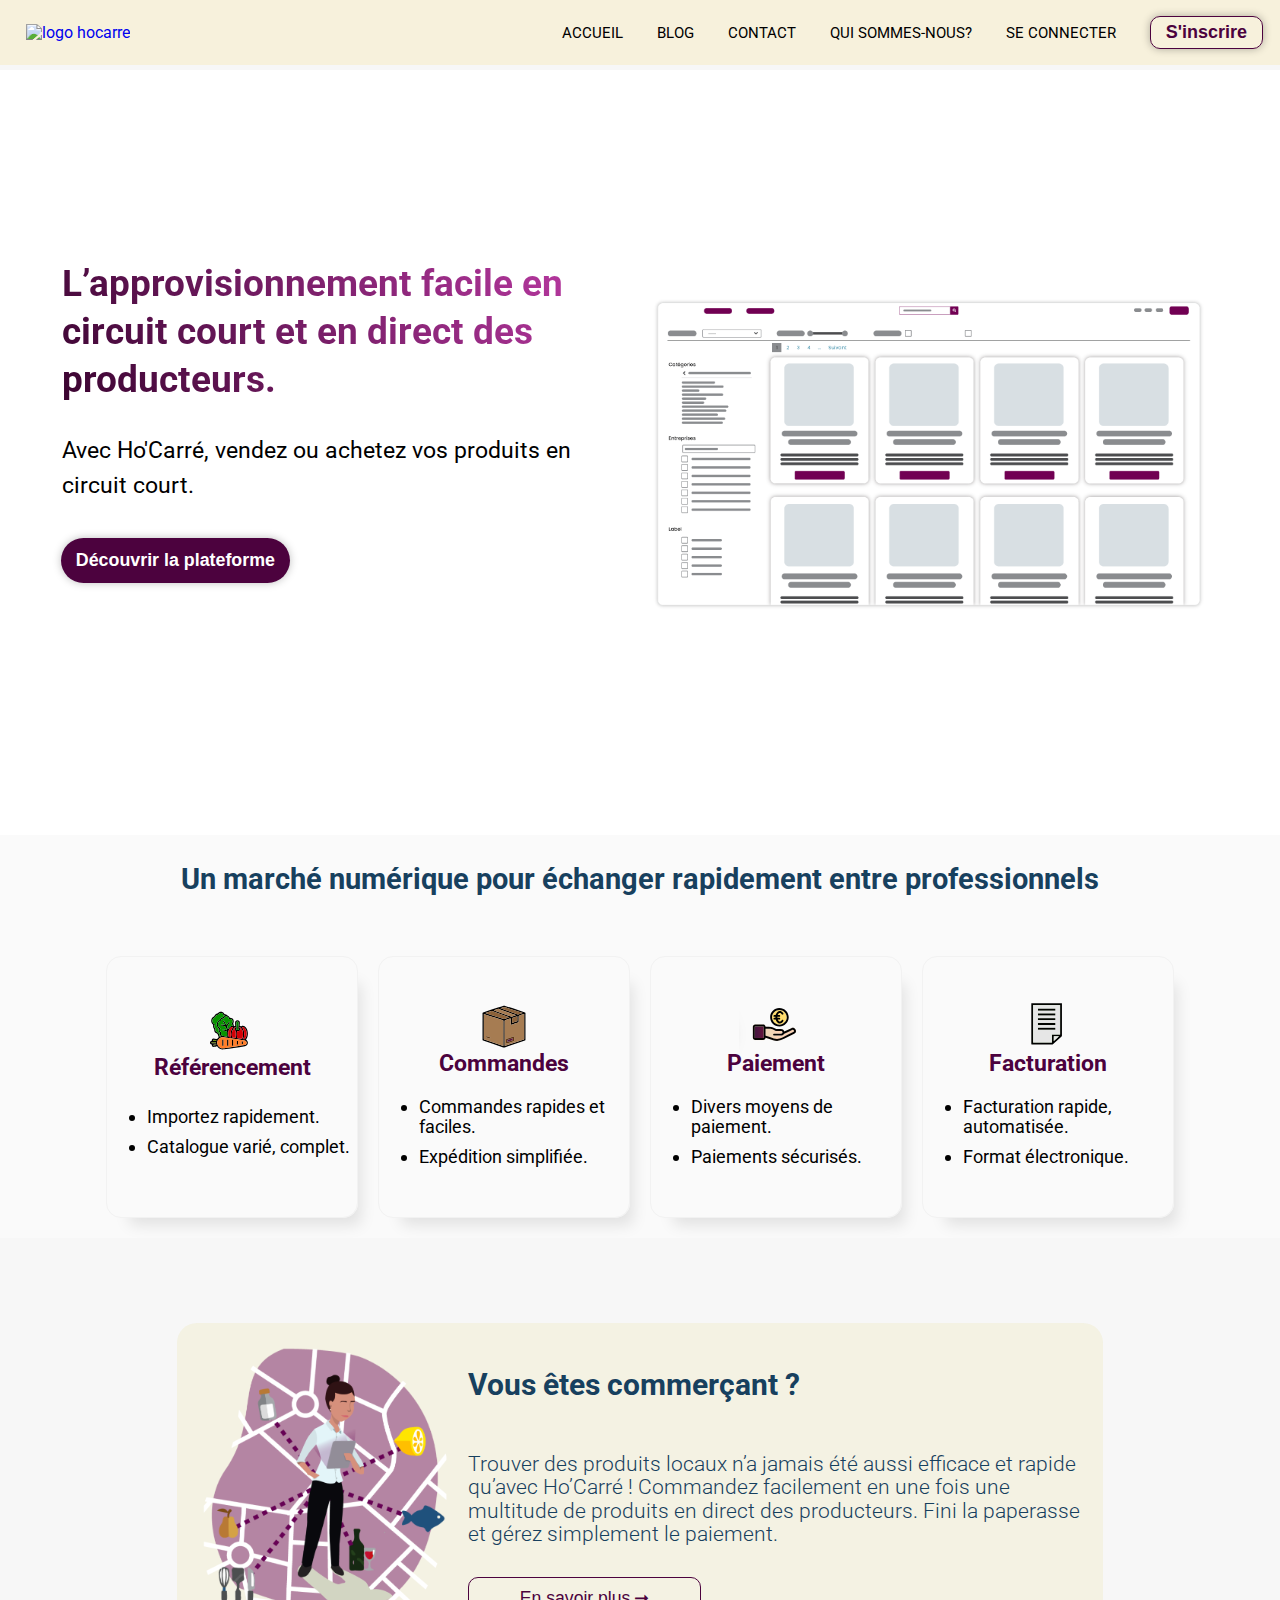
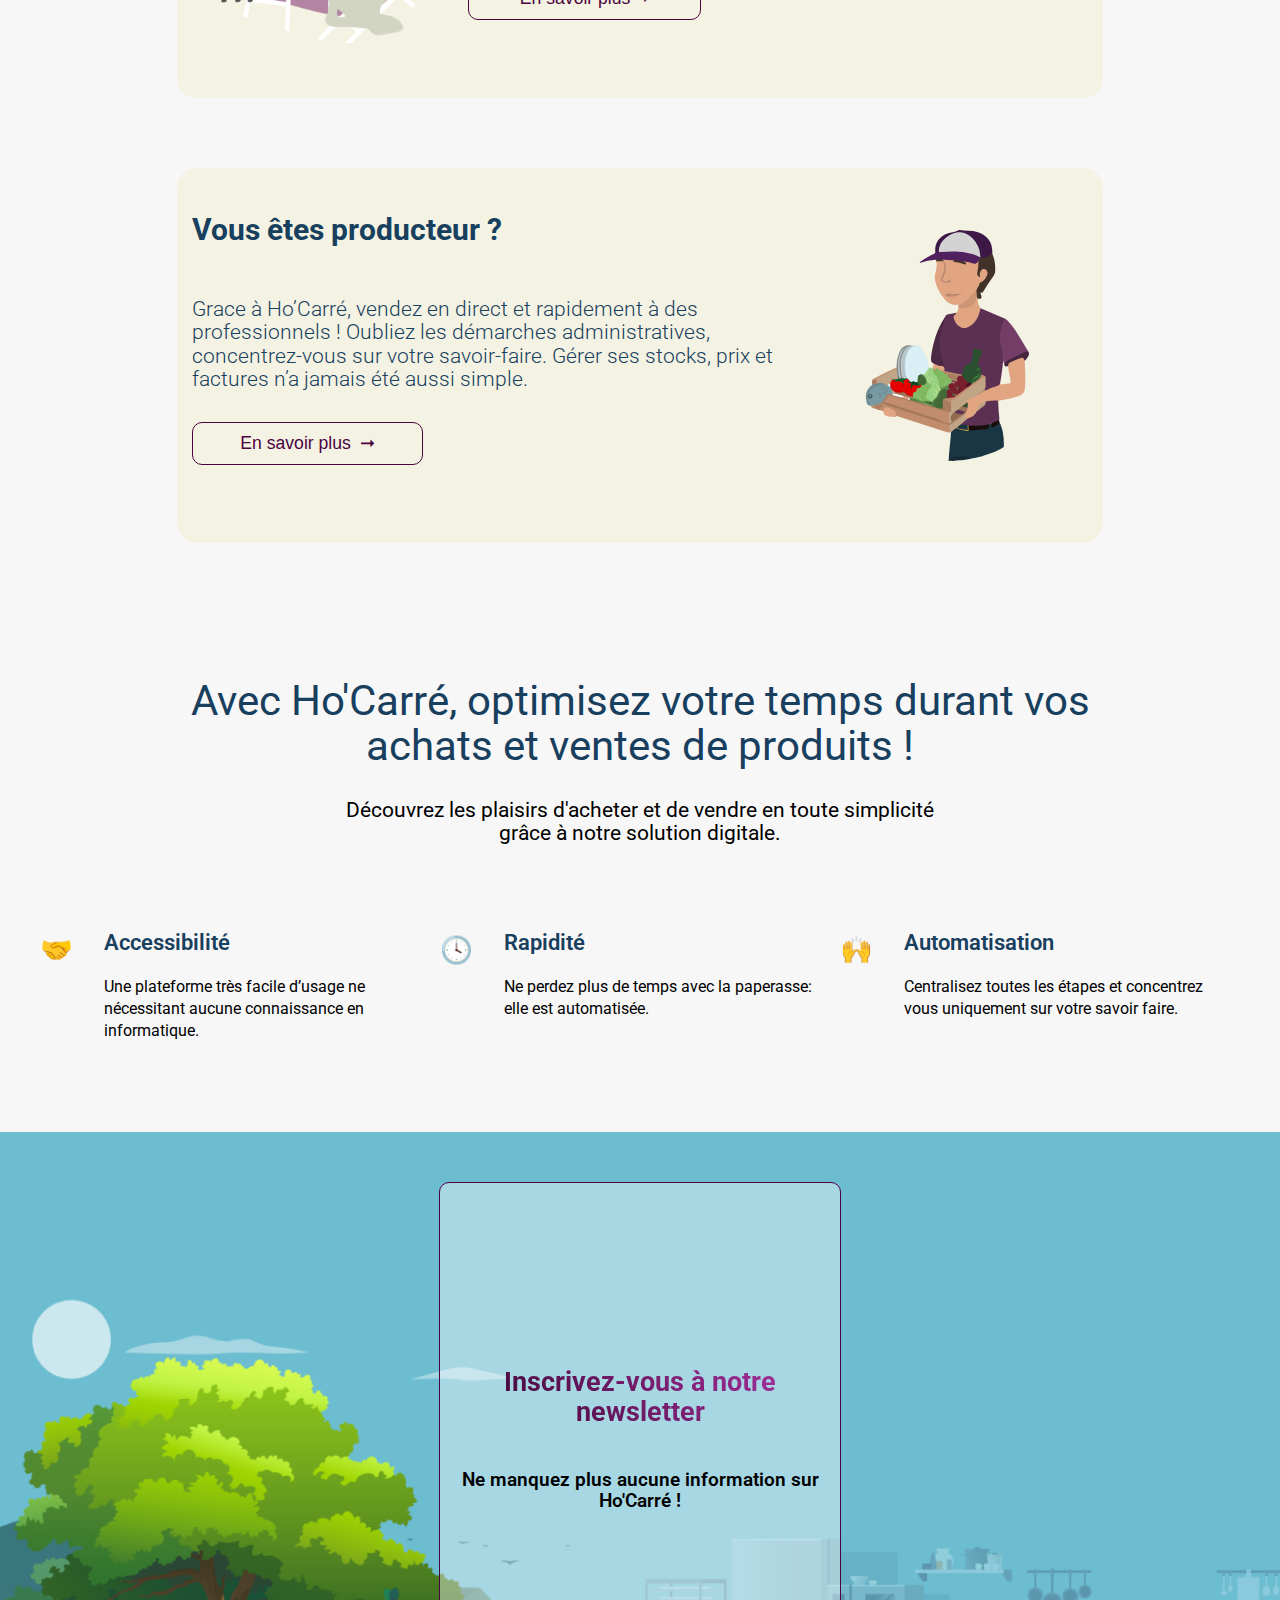
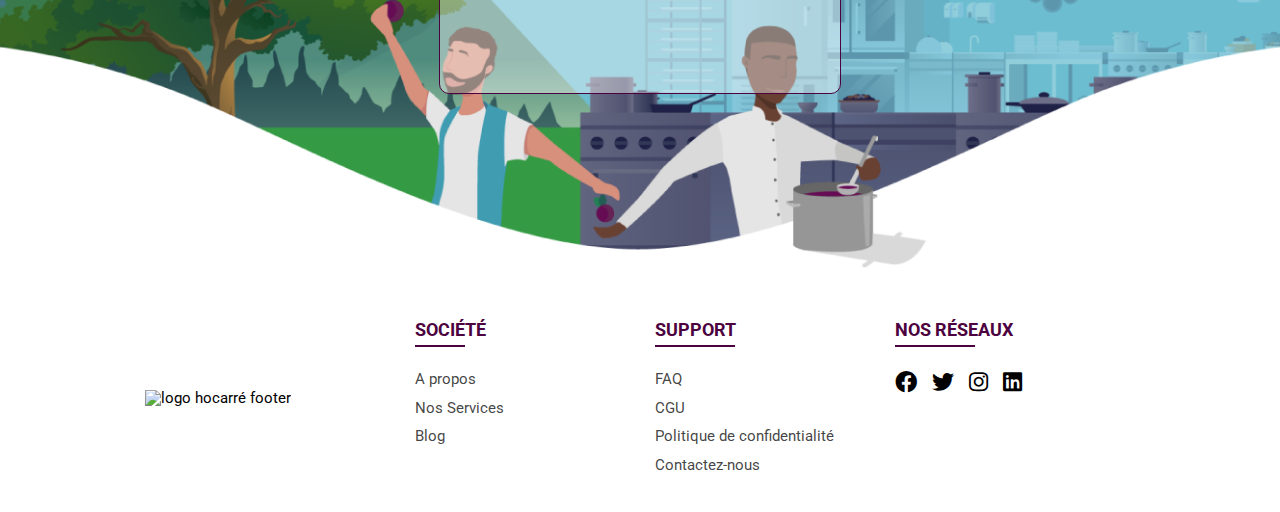
==== commit 6ef7c8b5: "updates + new page" ====
--- a/index.html
+++ b/index.html
@@ -76,7 +76,7 @@
 
                 <!-- LOGO STARTS -->
                 <div class="navbar__logo">
-                    <a  href=""><img class="logo" src="/assets/images/logos/logoHocarre.svg" alt="logo hocarre"></a>
+                    <a  href="https://hocarre.com/"><img class="logo" src="/assets/images/logos/logoHocarre.svg" alt="logo hocarre"></a>
                 </div>
                 <!-- LOGO ENDS -->
 
@@ -84,7 +84,7 @@
                 <div class="menu">
                     <ul class="menu__list" id="navMenu">
                         <li class="menu__item" >
-                            <a class="item__link underlined" href="#">Accueil</a>
+                            <a class="item__link underlined" href="index.html">Accueil</a>
                         </li>
                         <li class="menu__item" >
                             <a class="item__link underlined" href="#">Blog</a>
@@ -93,7 +93,7 @@
                             <a class="item__link underlined" href="/contact.html" >Contact</a>
                         </li>
                         <li class="menu__item">
-                            <a class="item__link underlined" href="/contact.html" >A propos</a>
+                            <a class="item__link underlined" href="/quiSommesNous.html" >Qui sommes-nous?</a>
                         </li>
                         <li class="menu__item">
                             <a  style="white-space: nowrap;" class="item__link underlined" href="https://app.hocarre.com/fr/login">Se connecter</a>
@@ -244,7 +244,7 @@
                         </h3>
         
                         <p class="main_text">
-    Trouver des produits locaux n’a jamais été aussi efficace et rapide qu’avec Ho’Carré ! Commandez facilement en une fois une multitude de produits en direct des producteurs. Fini la paperasse et gérez simplement le paiement.                    
+                            Trouver des produits locaux n’a jamais été aussi efficace et rapide qu’avec Ho’Carré ! Commandez facilement en une fois une multitude de produits en direct des producteurs. Fini la paperasse et gérez simplement le paiement.                    
                         </p>
         
                         <a href="./contact.html">
@@ -419,7 +419,7 @@
                         <h3 class="block-title company">SOCIÉTÉ</h3>
                         <ul class="block-list">
                             <li class="block-list__item">
-                                <a style="white-space: nowrap;"  href="">A propos</a>
+                                <a style="white-space: nowrap;"  href="/quiSommesNous.html">A propos</a>
                             </li>
                             <li class="block-list__item">
                                 <a  href="">Nos Services</a>
--- a/distribution/css/style.css
+++ b/distribution/css/style.css
@@ -1,2 +1,2 @@
-@charset "UTF-8";:root{--violet-hocarre:#4c023e;--beige:#edd5b7;--light-blue:#5dcad1;--electric-blue:#4568ff;--white:#fafafa;--light-gray:#b3b3b3;--facebook:#4764a3;--instagram:#cf26a2;--linkedin:#2867b2;--twitter:#1da1f0;--base-font:"Roboto",sans-serif}*{box-sizing:border-box;font-size:100%}*,:after,:before{box-sizing:inherit}body{background-color:var(--white);font-family:var(--base-font);height:100vh;line-height:1.1;margin:0;padding:0;scroll-behavior:smooth}ul{list-style:none}a{text-decoration:none}span.ripple{animation:ripple .6s linear;background-color:hsla(0,0%,100%,.7);border-radius:50%;position:absolute;transform:scale(0)}@keyframes ripple{to{opacity:0;transform:scale(4)}}.floating{animation-duration:1.5s;animation-iteration-count:infinite;animation-name:floating;animation-timing-function:ease-out;margin-left:30px;margin-top:5px}@keyframes floating{0%{transform:translate(0)}50%{transform:translateY(20px)}to{transform:translate(0)}}@keyframes typing{0%{width:0}to{width:85%}}@keyframes blink-caret{0%,to{border-color:transparent}50%{border-color:var(--violet-hocarre)}}.modal-container{height:100vh;position:fixed;top:0;transition:visibility .4s;visibility:hidden;width:100vw;z-index:1000000000}.modal-container.active{visibility:visible}.overlay{background:#333333d3;height:100%;opacity:0;position:absolute;transition:opacity .4s ease-out .2s;width:100%}.modal-container.active .overlay{opacity:1;transition:opacity .4s ease-out}.modal{background:#fff;border-radius:5px;left:50%;max-width:500px;min-height:200px;min-width:300px;opacity:0;padding:30px;position:absolute;top:60%;transform:translate(-50%,calc(-50% - 50px));transition:opacity .4s ease-out,transform .4s ease-out;width:95%}.modal-container.active .modal{opacity:1;transform:translate(-50%,-50%);transition:opacity .4s ease-out .2s,transform .4s ease-out .2s}.close-modal{background:#ff365e;border:none;border-radius:5px;color:#fff;cursor:pointer;font-size:18px;padding:8px 10px;position:absolute;right:10px;top:10px}.modal h1{font-family:Montserrat,sans-serif;font-size:20px;font-weight:600;margin-bottom:20px;text-align:center}.modal p{font-size:17px;line-height:1.4;margin-bottom:15px}.modal-content{display:flex;justify-content:space-around;margin-top:20px}.modal-content .modal-content-btn{background-color:var(--violet-hocarre);border-radius:10px;color:#fff;font-weight:700;padding:15px;text-decoration:none}.register-link{color:#fff;height:100%;text-decoration:none;width:100%}.header{min-height:75px;width:100%}.navbar{align-items:center;background-color:#fff;display:flex;height:100%;justify-content:space-between;left:0;max-height:70px;overflow:hidden;padding:0;position:fixed;top:0;width:100%;z-index:9999}.navbar__logo{left:3.4375rem;position:relative}.logo{height:100%;width:15.625rem}.menu__list{align-items:center;display:flex;justify-content:space-between}.menu__item{margin:0 1.0625rem}.item__link{color:#000;font-size:1.0625rem;padding-bottom:10px;position:relative;text-transform:uppercase}.item__link.underlined:hover{color:var(--violet-hocarre)}.item__link.underlined:before{background-color:var(--violet-hocarre);bottom:0;content:"";display:block;height:.125rem;left:0;position:absolute;transform:scaleX(0);transition:transform .4s ease;width:100%}.item__link.underlined:hover:before{transform:scaleX(1)}button{outline:0;overflow:hidden;position:relative;transition:background .3s}.sign-up-btn{background-color:transparent;border:2px solid var(--violet-hocarre);border-radius:.625rem;box-shadow:0 0 .5rem rgba(0,0,0,.3);color:var(--violet-hocarre);cursor:pointer;font-size:1.3125rem;font-weight:700;padding:.3125rem 1.5625rem}.sign-up-btn:hover{background-color:var(--violet-hocarre);color:var(--white);transition:.3s ease-out}.menu__hamburger{background-color:var(--white);border:none;display:none}.menu__bar{background-color:var(--violet-hocarre);display:block;height:.1875rem;margin:.3125rem auto;transition:all .3s ease-in-out;width:1.5625rem}@media only screen and (max-width:54.0625rem){.navbar{justify-content:space-between}.menu__list{background-color:var(--white);border-radius:.625rem;flex-direction:column;left:-1000%;position:fixed;text-align:center;top:2.75rem;transition:.7s;width:100%}.menu__list.menu--is-active{left:0}.menu__item{margin:1.5625rem 0}.menu__hamburger{cursor:pointer;display:block;justify-content:flex-end;margin-right:1.875rem}.menu__hamburger.menu--is-active .menu__bar:nth-child(2){opacity:0}.menu__hamburger.menu--is-active .menu__bar:first-child{transform:translateY(8px) rotate(45deg)}.menu__hamburger.menu--is-active .menu__bar:nth-child(3){transform:translateY(-8px) rotate(-45deg)}}.section-presentation{background-color:#fff;color:#000;height:85vh;width:100%}.presentation-container{display:flex;height:100%;width:100%}.presentation__left{align-items:center;display:flex;flex-direction:column;height:90%;justify-content:center;width:50%}.presentation-cta,.presentation__body,.presentation__header{width:90%}.presentation__header{font-size:calc(1.425rem + 1.1vw);font-weight:700;line-height:1.3}.gradient-text{-webkit-text-fill-color:transparent;-moz-text-fil-color:transparent;-webkit-background-clip:text;-moz-background-clip:text;background-clip:text;background-image:linear-gradient(55deg,#3a0430,rgba(170,0,139,.767));background-repeat:repeat;background-size:100%}.presentation-text,.presentation-title{margin:.9375rem 0 .9375rem 1.875rem}.presentation__body{font-size:calc(1.2rem + .3vw);line-height:1.5;margin-bottom:1.25rem}.presentation-cta__button{background-color:var(--violet-hocarre);border:none;border-radius:1.5625rem;box-shadow:0 0 .5rem rgba(0,0,0,.25);color:#fff;cursor:pointer;font-size:calc(.975rem + .175vw);font-weight:600;left:5%;padding:.75rem .9375rem;position:relative;transition:.25s}.presentation-cta__button:hover{box-shadow:0 .5em .5em -.4em var(--violet-hocarre);transform:translateY(-.25em)}.presentation__right{display:flex;place-items:center;width:50%}.presentation__right img{max-width:90%}@media screen and (max-width:56.5625rem){.section-presentation{height:100vh;padding-bottom:30px}.presentation-container{flex-direction:column}.presentation__left{height:60%;justify-content:flex-start;width:100%}.presentation__right{height:40%;justify-content:center;width:100%}.presentation__right img{height:100%;width:90%}.presentation__header{width:70%}.presentation__body{font-size:1.125rem;width:70%}.presentation-cta__button{left:20%}}.line-up{animation:animate-lineUp 2s ease-out}@keyframes animate-lineUp{0%{opacity:0;transform:translateY(100%)}20%{opacity:0}50%{opacity:1}80%{opacity:1;transform:translateY(0)}to{opacity:1;transform:translateY(0)}}.hero{display:grid;margin:6.25rem 0;min-width:100%;place-items:center}.hero_container{background-color:hsla(53,65%,77%,.233);border-radius:1.25rem;display:flex;flex-direction:column;padding:.9375rem;width:80%}.img-hero{background-position:50%;background-repeat:no-repeat;background-size:cover;height:19.0625rem}.img-hero.img-B{background-image:url("/assets/images/hero_section/Plan de travail 4.svg");margin-top:20px}.img-hero.img-A{background-image:url("/assets/images/hero_section/ho'carré site 2_Plan de travail 1.png");margin-right:10px;transform:scaleX(-1)}.hero a{align-self:flex-start;width:35%}.hero-button{background-color:transparent;border:1.4px solid var(--violet-hocarre);border-radius:10px;color:var(--violet-hocarre);cursor:pointer;font-size:1.1em;margin-top:10px;padding:.625rem .4375rem;transition:.1s;width:100%}.hero-button:hover{background-color:var(--violet-hocarre);color:#fff}.arrow:after{content:"➞";display:inline-block;padding-left:4px;transition:transform .2s ease-out}.arrow:hover:after{transform:translateX(8px)}.text_hero{align-items:center;color:#17405e;display:flex;flex-direction:column}.text_header{align-self:flex-start;font-size:clamp(30px,40px,3vmin);font-weight:700}.text_hero .main_text{font-size:calc(1.25rem + .1vw);font-weight:300}@media screen and (min-width:1025px){.hero_container{flex-direction:row;height:100%;width:70%}.text_hero{height:50%}.img-hero{height:305px;width:100%}.img-hero.img-A{margin-bottom:10px}.img-hero.img-B{margin-top:10px}}.section-features{background-color:#fafafa;padding:10px 0;width:100%}.features_top{margin-bottom:50px}.features_title{color:#17405e;font-size:calc(.75em + 1.3vmax);text-align:center}.features_bottom{display:flex;flex-wrap:wrap;justify-content:center;width:100%}.features-box{border:1.5px solid #f2f2f2;border-radius:15px;box-shadow:13px 17px 15px -10px rgba(0,0,0,.1);display:flex;display:grid;flex-direction:column;height:260px;line-height:20px;margin:10px;place-items:center;width:250px}.box-top{align-items:center;display:flex;flex-direction:column;height:30%;width:100%}.box-top img{width:calc(4.375rem + .275vw)}.box-top .box-title{color:var(--violet-hocarre);font-size:calc(1.1rem + .4vw);margin:0;padding:0}.box-bottom{align-self:flex-start;font-size:calc(.9rem + .3vw);height:70%;width:100%}.box-bottom .box-list{list-style:disc;margin-top:30px}.box-bottom .box-list .box-item{margin:10px 0}.news-letter{display:flex;flex-direction:column;margin:0;min-height:9.375rem;padding:10px 0 30px;place-items:center;width:100%}.large-img{background-image:url(/assets/images/hero_section/hocarré-site-1.png);background-position:50%;background-repeat:no-repeat;background-size:cover;height:700px;width:100%}.newsLetter-global-container{align-items:center;background-color:hsla(0,0%,100%,.404);border:1.5px solid var(--violet-hocarre);border-radius:10px;display:flex;flex-direction:column;height:480px;justify-content:center;margin-bottom:30px;max-width:350px;padding:15px;position:relative;top:40px;width:50%}.newsLetter-global-container h2{font-size:calc(14px + 1vw);text-align:center;width:90%}.newsLetter-global-container .newsLetter-subtitle{font-size:calc(15px + .35vw);font-weight:600;text-align:center}.news-letter-container{display:flex;gap:5px;justify-content:center;width:100%}.news-letter-container .newsL-mail-field{background-color:hsla(0,0%,50%,.13);border:.3px solid hsla(0,0%,50%,.336);border-radius:5px;outline:none;padding:7px 5px}.news-letter-container .newsL-submit-btn{background-color:var(--violet-hocarre);border:none;border-radius:5px;color:#fff;outline:none}.why-hocarre{margin:30px 0;padding:40px 0;width:100%}.wh-container{display:flex;flex-direction:column;margin:0 25px;place-content:center}.wh-container .top .wh-main-title{color:#18405e;font-size:calc(30px + .9vw);font-weight:400;text-align:center}.wh-container .top .wh-main-text{font-size:calc(15px + .45vw);font-weight:400;text-align:center}.wh-container .bottom .wh-row{margin:0 auto;padding:5px 0;width:80%}.wh-container .bottom .wh-row .wh-row_top{font-size:calc(20px + .5vw);text-align:center}.wh-container .bottom .wh-row .wh-row_bottom{font-size:calc(12px + .5vw);margin:0 auto;text-align:center;width:80%}.wh-container .bottom .wh-row .wh-row_bottom>p{line-height:22px}.wh-container .bottom .wh-row .wh-row_bottom>p:first-of-type{color:#18405e;font-size:calc(14px + .625vw);font-weight:600}@media screen and (min-width:860px){.wh-container{margin:0 40px}.wh-container .top .wh-main-title{margin:10px auto;width:80%}.wh-container .top .wh-main-text{margin:0 auto;padding-top:20px;width:50%}.wh-container .bottom{display:flex;margin-top:60px}.wh-container .bottom .wh-row{display:flex;width:40%}.wh-container .bottom .wh-row .wh-row_bottom{font-size:calc(12px + .5vw);margin:0 auto;text-align:center;width:80%}.wh-container .bottom .wh-row .wh-row_bottom>p{line-height:22px;margin-left:7px;text-align:left}.wh-container .bottom .wh-row .wh-row_bottom>p:nth-of-type(2){font-size:calc(12px + .3vw)}}.cookie-consent-modal{align-items:flex-end;background-color:rgba(0,0,0,.5);display:none;height:100vh;left:0;position:fixed;top:0;width:100vw;z-index:100000000}.cookie-consent-modal.active{display:flex}.cookie-modal-content{background-color:#fff;border-radius:10px 10px 0 0;padding:1.5vw 3vw}.cookie-modal-content .modal-top{display:flex;width:100%}.cookie-modal-content .modal-top .cookie-img{align-self:center;background-image:url(/assets/images/cookies/cookie-consent.png);background-repeat:no-repeat;background-size:cover;height:27px;margin-right:10px;width:27px}.cookie-modal-content .modal-title{font-size:calc(17px + .7vw)}.cookie-modal-content .modal-content-cookie span{text-decoration:underline}.cookie-modal-content .modal-btns{display:flex;justify-content:flex-end;margin-top:2em}.cookie-modal-content .modal-btns .consent-btn{border:none;border-radius:3px;cursor:pointer;margin-right:1em;outline:none;padding:.8em 1.5em;width:100px}.cookie-modal-content .consent-btn.yes{background-color:var(--violet-hocarre);color:#fff}.footer{background-color:#fff;height:200px;min-height:240px;text-decoration:none;width:100%}.footer-container{align-items:flex-start;background-color:#fff;display:flex;font-size:.9375rem;justify-content:center;margin:0 auto;max-width:75rem;padding:1.875rem 0 0}.footer-block{flex-basis:20%;margin:0}.footer-block.block-logo{align-self:center;margin-right:30px}.footer-logo{height:9.375rem;width:12.5rem}.block-list{padding-left:0}.block-title{color:var(--violet-hocarre);font-size:1.125rem}.block-title:after{width:5rem}.block-title.company:after,.block-title:after{background-color:var(--violet-hocarre);content:"";display:block;height:.125rem;margin-top:.3125rem}.block-title.company:after{width:3.125rem}.block-list__item{padding:.375rem 0;transition:.3s}.block-list__item:hover{text-decoration:underline}.block-list.media{display:flex}.block-list.media .block-list__item{font-size:1.375rem;padding-right:.9375rem;transition:all .3s ease}.block-list.media .block-list__item>a>i{color:#000}.block-list.media .block-list__item>a>i:hover{color:var(--violet-hocarre);transform:scale(1.22)}.block-list__item>a{color:rgba(51,51,51,.911)}@media screen and (max-width:62.5rem){.footer-container{flex-wrap:wrap;max-width:100%}.footer-block{flex-basis:auto;margin:1.25rem}}@media screen and (max-width:37.5rem){.footer-container{align-items:center;justify-content:center;padding-top:1.875rem}.footer-block{align-items:center;display:flex;flex-basis:70%;flex-direction:column}}.contact-page-body{background-color:#f0ebf1;height:100%;margin:0;width:100%}.contact-page-header{display:grid;height:6.25rem;margin-bottom:.9375rem;place-content:center}.contact__logo{width:18.75rem}.contact-page-container{display:flex;margin:0 auto;width:78%}.ct-page-desc{width:50%}.ct-pg__header h2{color:var(--violet-hocarre);font-size:3.3vw;font-weight:700;width:100%}.ct-pg__header.typewriter h2{animation:typing 3s steps(40),blink-caret .8s step-end 8;border-right:.1em solid transparent;letter-spacing:.1em;overflow:hidden;white-space:nowrap;width:90%}.ct-page__body p{font-size:calc(.9375rem + .4vw);width:75%}.contact-page__bottom{background-color:hsla(0,0%,100%,.411);border-radius:.625rem;display:grid;margin-top:2.8125rem;max-width:14.375rem;min-height:11.875rem;min-width:13.125rem;padding:.3125rem;place-content:center}.ct-pg-row{font-size:1.1875rem;margin:.3125rem 0;text-align:center}.ct-pg-networks{color:var(--violet-hocarre);display:flex;justify-content:space-around;padding:0}.form-container{box-shadow:-7px 2px 26px 14px rgba(0,0,0,.1);margin-left:7%;width:50%}.form-row.first-row{display:flex}.form-row.first-row .form-group{width:45%}.form-row.first-row .form-group:first-of-type{margin-right:10%}.form-container{background-color:var(--white);border-radius:.9375rem;max-height:30rem;max-width:21.875rem;padding:.3125rem 1.875rem 0;position:relative}.form-group{margin:1.6rem 0 1.2rem;position:relative}.input-data{height:1.875rem}.contact-textarea{resize:none}.f-ctrl-label{color:#7a7979;font-size:1rem!important;padding-left:.12rem;pointer-events:none;position:absolute;top:.2rem;transition:all .31s ease;z-index:1}.material-dsgn-bar{border-bottom:.063rem solid #999;display:block;position:relative}.material-dsgn-bar:before{background:var(--violet-hocarre);bottom:-.063rem;content:"";height:.125rem;left:50%;position:absolute;transition:left .28s ease,width .28s ease;width:0;z-index:2}.contact-textarea,.input-data{background:none;border-color:transparent;border-width:0;box-shadow:none;color:transparent;display:block;font-size:1rem;line-height:1.8;padding:.125rem .125rem .063rem;transition:all .31s ease;width:100%}.contact-textarea:focus,.contact-textarea:valid,.input-data:focus,.input-data:valid{color:#333}.contact-textarea:focus~.f-ctrl-label,.contact-textarea:valid~.f-ctrl-label,.input-data:focus~.f-ctrl-label,.input-data:valid~.f-ctrl-label{font-size:.8rem;left:0;top:-1rem}.contact-textarea:focus,.input-data:focus{outline:none}.contact-textarea:focus~.f-ctrl-label,.input-data:focus~.f-ctrl-label{color:var(--violet-hocarre)}.contact-textarea:focus~.material-dsgn-bar:before,.input-data:focus~.material-dsgn-bar:before{left:0;width:100%}.ct-form-btn{background-color:var(--violet-hocarre);border:1px solid var(--violet-hocarre);border-radius:.4375rem;color:var(--violet-hocarre);color:var(--white);cursor:pointer;font-size:1rem;margin:1.5rem 0 1rem;overflow:hidden;padding:.5rem 1.8rem;position:relative}.ct-pg-links a{color:#000}.ct-pg-links a i:hover{transform:scale(1.22)}.ct-pg-links a i.instagram:hover{color:var(--instagram)}.ct-pg-links a i.facebook:hover{color:var(--facebook)}.ct-pg-links a i.linkedin:hover{color:var(--linkedin)}.ct-pg-links a i.twitter:hover{color:var(--twitter)}
+@charset "UTF-8";:root{--violet-hocarre:#4c023e;--beige:#edd5b7;--light-blue:#5dcad1;--electric-blue:#4568ff;--white:#fafafa;--light-gray:#b3b3b3;--facebook:#4764a3;--instagram:#cf26a2;--linkedin:#2867b2;--twitter:#1da1f0;--base-font:"Roboto",sans-serif}*{box-sizing:border-box;font-size:100%}*,:after,:before{box-sizing:inherit}body{background-color:#f7f7f7;font-family:var(--base-font);height:100vh;line-height:1.1;margin:0;padding:0;scroll-behavior:smooth}ul{list-style:none}a{text-decoration:none}.flex{display:flex}.flex-center{align-items:center;justify-content:center}.flex-column{flex-direction:column}.flex-wrap{flex-wrap:wrap}.flex-wrap-reverse{flex-wrap:wrap-reverse}span.ripple{animation:ripple .6s linear;background-color:hsla(0,0%,100%,.7);border-radius:50%;position:absolute;transform:scale(0)}@keyframes ripple{to{opacity:0;transform:scale(4)}}.floating{animation-duration:1.5s;animation-iteration-count:infinite;animation-name:floating;animation-timing-function:ease-out;margin-left:30px;margin-top:5px}@keyframes floating{0%{transform:translate(0)}50%{transform:translateY(20px)}to{transform:translate(0)}}@keyframes typing{0%{width:0}to{width:85%}}@keyframes blink-caret{0%,to{border-color:transparent}50%{border-color:var(--violet-hocarre)}}.modal-container{height:100vh;position:fixed;top:0;transition:visibility .4s;visibility:hidden;width:100vw;z-index:1000000000}.modal-container.active{visibility:visible}.overlay{background:#333333d3;height:100%;opacity:0;position:absolute;transition:opacity .4s ease-out .2s;width:100%}.modal-container.active .overlay{opacity:1;transition:opacity .4s ease-out}.modal{background:#fff;border-radius:5px;left:50%;max-width:500px;min-height:200px;min-width:300px;opacity:0;padding:30px;position:absolute;top:60%;transform:translate(-50%,calc(-50% - 50px));transition:opacity .4s ease-out,transform .4s ease-out;width:95%}.modal-container.active .modal{opacity:1;transform:translate(-50%,-50%);transition:opacity .4s ease-out .2s,transform .4s ease-out .2s}.close-modal{background:#ff365e;border:none;border-radius:5px;color:#fff;cursor:pointer;font-size:18px;padding:8px 10px;position:absolute;right:10px;top:10px}.modal h1{font-family:Montserrat,sans-serif;font-size:20px;font-weight:600;margin-bottom:20px;text-align:center}.modal p{font-size:17px;line-height:1.4;margin-bottom:15px}.modal-content{display:flex;justify-content:space-around;margin-top:20px}.modal-content .modal-content-btn{background-color:var(--violet-hocarre);border-radius:10px;color:#fff;font-weight:700;padding:15px;text-decoration:none}.register-link{color:#fff;height:100%;text-decoration:none;width:100%}.header{min-height:70px;width:100%}.navbar{align-items:center;background-color:#f7f1dc;display:flex;justify-content:space-between;left:0;max-height:70px;overflow:hidden;padding:0;position:fixed;top:0;width:100%;z-index:9999}.navbar__logo{margin-left:2%}.logo{height:100%;width:13.75rem}.menu__list{align-items:center;display:flex;justify-content:space-between}.menu__item{margin:0 1.0625rem}.item__link{color:#000;font-size:.9375rem;padding-bottom:10px;position:relative;text-transform:uppercase}.item__link.underlined:hover{color:var(--violet-hocarre)}.item__link.underlined:before{background-color:var(--violet-hocarre);bottom:0;content:"";display:block;height:.125rem;left:0;position:absolute;transform:scaleX(0);transition:transform .4s ease;width:100%}.item__link.underlined:hover:before{transform:scaleX(1)}button{outline:0;overflow:hidden;position:relative;transition:background .3s}.sign-up-btn{background-color:transparent;border:1.8px solid var(--violet-hocarre);border-radius:.625rem;box-shadow:0 0 .5rem rgba(0,0,0,.3);color:var(--violet-hocarre);cursor:pointer;font-size:1.125rem;font-weight:700;padding:.3125rem .9375rem}.sign-up-btn:hover{background-color:var(--violet-hocarre);color:var(--white);transition:.3s ease-out}.menu__hamburger{background-color:var(--white);border:none;display:none}.menu__bar{background-color:var(--violet-hocarre);display:block;height:.1875rem;margin:.3125rem auto;transition:all .3s ease-in-out;width:1.5625rem}@media only screen and (max-width:57.6875rem){.navbar{justify-content:space-between}.menu__list{background-color:#f2f0ea;border-radius:.625rem;flex-direction:column;left:-1000%;position:fixed;text-align:center;top:2.75rem;transition:.7s;width:100%}.menu__list.menu--is-active{left:0;padding:10px 0}.menu__item{margin:1.5625rem 0}.menu__hamburger{cursor:pointer;display:block;justify-content:flex-end;margin-right:1.875rem}.menu__hamburger.menu--is-active .menu__bar:nth-child(2){opacity:0}.menu__hamburger.menu--is-active .menu__bar:first-child{transform:translateY(8px) rotate(45deg)}.menu__hamburger.menu--is-active .menu__bar:nth-child(3){transform:translateY(-8px) rotate(-45deg)}}.section-presentation{background-color:#fff;color:#000;height:85vh;width:100%}.presentation-container{display:flex;height:100%;width:100%}.presentation__left{align-items:center;display:flex;flex-direction:column;height:90%;justify-content:center;width:50%}.presentation-cta,.presentation__body,.presentation__header{width:90%}.presentation__header{font-size:calc(1.425rem + 1.1vw);font-weight:700;line-height:1.3}.gradient-text{-webkit-text-fill-color:transparent;-moz-text-fil-color:transparent;-webkit-background-clip:text;-moz-background-clip:text;background-clip:text;background-image:linear-gradient(55deg,#3a0430,rgba(170,0,139,.767));background-repeat:repeat;background-size:100%}.presentation-text,.presentation-title{margin:.9375rem 0 .9375rem 1.875rem}.presentation__body{font-size:calc(1.2rem + .3vw);line-height:1.5;margin-bottom:1.25rem}.presentation-cta__button{background-color:var(--violet-hocarre);border:none;border-radius:1.5625rem;box-shadow:0 0 .5rem rgba(0,0,0,.25);color:#fff;cursor:pointer;font-size:calc(.975rem + .175vw);font-weight:600;left:5%;padding:.75rem .9375rem;position:relative;transition:.25s}.presentation-cta__button:hover{box-shadow:0 .5em .5em -.4em var(--violet-hocarre);transform:translateY(-.25em)}.presentation__right{display:flex;place-items:center;width:50%}.presentation__right img{max-width:90%}@media screen and (max-width:56.5625rem){.section-presentation{height:100vh;padding-bottom:30px}.presentation-container{flex-direction:column}.presentation__left{height:60%;width:100%}.presentation-text,.presentation-title{margin-left:5px;margin-right:5px}.presentation__right{height:40%;justify-content:center;width:100%}.presentation__right img{height:100%;width:90%}.presentation__header{width:70%}.presentation__body{font-size:1.125rem;width:70%}.presentation-cta__button{left:20%}}@media screen and (max-width:820px){.section-presentation{height:825px}.section-presentation .presentation__left{text-align:center}.presentation-cta__button{left:0}}@media screen and (max-width:56.5625rem){.presentation__body,.presentation__header{width:100%}}.line-up{animation:animate-lineUp 2s ease-out}@keyframes animate-lineUp{0%{opacity:0;transform:translateY(100%)}20%{opacity:0}50%{opacity:1}80%{opacity:1;transform:translateY(0)}to{opacity:1;transform:translateY(0)}}.hero{display:grid;margin:6.25rem 0;min-width:100%;place-items:center}.hero_container{background-color:hsla(53,65%,77%,.233);border-radius:1.25rem;display:flex;flex-direction:column;padding:.9375rem;width:80%}.img-hero{background-position:50%;background-repeat:no-repeat;background-size:cover;height:19.0625rem}.img-hero.img-B{background-image:url("/assets/images/hero_section/Plan de travail 4.svg");margin-top:20px}.img-hero.img-A{background-image:url("/assets/images/hero_section/ho'carré site 2_Plan de travail 1.png");margin-right:10px;transform:scaleX(-1)}.hero a{align-self:flex-start;width:35%}.hero-button{background-color:transparent;border:1.4px solid var(--violet-hocarre);border-radius:10px;color:var(--violet-hocarre);cursor:pointer;font-size:1.1em;margin-top:10px;padding:.625rem .4375rem;transition:.1s;width:100%}.hero-button:hover{background-color:var(--violet-hocarre);color:#fff}.arrow:after{content:"➞";display:inline-block;padding-left:4px;transition:transform .2s ease-out}.arrow:hover:after{transform:translateX(8px)}.text_hero{align-items:center;color:#17405e;display:flex;flex-direction:column}.text_header{align-self:flex-start;font-size:clamp(30px,40px,3vmin);font-weight:700}.text_hero .main_text{font-size:calc(1.25rem + .1vw);font-weight:300}@media screen and (min-width:1025px){.hero_container{flex-direction:row;height:100%;width:70%}.text_hero{height:50%}.img-hero{height:305px;width:100%}.img-hero.img-A{margin-bottom:10px}.img-hero.img-B{margin-top:10px}}.section-features{background-color:#fafafa;padding:10px 0;width:100%}.features_top{margin-bottom:50px}.features_title{color:#17405e;font-size:calc(.75em + 1.3vmax);text-align:center}.features_bottom{display:flex;flex-wrap:wrap;justify-content:center;width:100%}.features-box{border:1.5px solid #f2f2f2;border-radius:15px;box-shadow:13px 17px 15px -10px rgba(0,0,0,.1);display:flex;display:grid;flex-direction:column;height:260px;line-height:20px;margin:10px;place-items:center;width:250px}.box-top{align-items:center;display:flex;flex-direction:column;height:30%;width:100%}.box-top img{width:calc(4.375rem + .275vw)}.box-top .box-title{color:var(--violet-hocarre);font-size:calc(1.1rem + .4vw);margin:0;padding:0}.box-bottom{align-self:flex-start;font-size:calc(.9rem + .3vw);height:70%;width:100%}.box-bottom .box-list{list-style:disc;margin-top:30px}.box-bottom .box-list .box-item{margin:10px 0}.news-letter{display:flex;flex-direction:column;margin:0;min-height:9.375rem;padding:10px 0 30px;place-items:center;width:100%}.large-img{background-image:url(/assets/images/hero_section/hocarré-site-1.png);background-position:50%;background-repeat:no-repeat;background-size:cover;height:700px;width:100%}.newsLetter-global-container{align-items:center;background-color:hsla(0,0%,100%,.404);border:1.5px solid var(--violet-hocarre);border-radius:10px;display:flex;flex-direction:column;height:480px;justify-content:center;margin-bottom:30px;max-width:370px;padding:15px;position:relative;top:40px;width:50%}.newsLetter-global-container h2{font-size:calc(14px + 1vw);text-align:center;width:90%}.newsLetter-global-container .newsLetter-subtitle{font-size:calc(15px + .35vw);font-weight:600;text-align:center}.news-letter-container{display:flex;gap:5px;justify-content:center;width:100%}.news-letter-container .newsL-mail-field{background-color:hsla(0,0%,50%,.13);border:.3px solid hsla(0,0%,50%,.336);border-radius:5px;outline:none;padding:7px 5px}.news-letter-container .newsL-submit-btn{background-color:var(--violet-hocarre);border:none;border-radius:5px;color:#fff;outline:none}.why-hocarre{margin:30px 0;padding:40px 0;width:100%}.wh-container{display:flex;flex-direction:column;margin:0 25px;place-content:center}.wh-container .top .wh-main-title{color:#18405e;font-size:calc(30px + .9vw);font-weight:400;text-align:center}.wh-container .top .wh-main-text{font-size:calc(15px + .45vw);font-weight:400;text-align:center}.wh-container .bottom .wh-row{margin:0 auto;padding:5px 0;width:80%}.wh-container .bottom .wh-row .wh-row_top{font-size:calc(20px + .5vw);text-align:center}.wh-container .bottom .wh-row .wh-row_bottom{font-size:calc(12px + .5vw);margin:0 auto;text-align:center;width:80%}.wh-container .bottom .wh-row .wh-row_bottom>p{line-height:22px}.wh-container .bottom .wh-row .wh-row_bottom>p:first-of-type{color:#18405e;font-size:calc(14px + .625vw);font-weight:600}@media screen and (min-width:860px){.wh-container{margin:0 40px}.wh-container .top .wh-main-title{margin:10px auto;width:80%}.wh-container .top .wh-main-text{margin:0 auto;padding-top:20px;width:50%}.wh-container .bottom{display:flex;margin-top:60px}.wh-container .bottom .wh-row{display:flex;width:40%}.wh-container .bottom .wh-row .wh-row_bottom{font-size:calc(12px + .5vw);margin:0 auto;text-align:center;width:80%}.wh-container .bottom .wh-row .wh-row_bottom>p{line-height:22px;margin-left:7px;text-align:left}.wh-container .bottom .wh-row .wh-row_bottom>p:nth-of-type(2){font-size:calc(12px + .3vw)}}.global-container-whoWeAre{width:100%}.global-container-whoWeAre .section_whoWeAre--intro{align-items:flex-end;background-image:url(/assets/images/qui-sommes-nous/presentation.jpg);background-position:50%;background-repeat:no-repeat;background-size:cover;height:89vh;justify-content:flex-end;margin-bottom:50px;width:100%}.global-container-whoWeAre .section_whoWeAre--intro .intro-text{color:#fff;font-size:calc(15px + .8vw);font-weight:700;width:70%}.global-container-whoWeAre .section_whoWeAre--intro .intro-text p:first-of-type{font-size:calc(30px + 1.1vw);font-weight:bolder;margin-bottom:20px}.global-container-whoWeAre .section_whoWeAre{margin-bottom:90px;width:100%}.global-container-whoWeAre .section_whoWeAre .div_whoWeAre.w-desc{padding:0 10px;width:100%}.global-container-whoWeAre .section_whoWeAre .div_whoWeAre.w-desc .whoWeAre--header .section-title{color:#000;font-size:calc(20px + .7vw)}.global-container-whoWeAre .section_whoWeAre .div_whoWeAre.w-desc .whoWeAre--header .section-title span{color:#972a7a;font-size:calc(23px + .7vw);font-weight:bolder}.global-container-whoWeAre .section_whoWeAre .div_whoWeAre.w-desc .whoWeAre--body{font-size:calc(15px + .2vw);line-height:1.3}.global-container-whoWeAre .section_whoWeAre .div_whoWeAre.w-illustration{max-width:100%;padding:0 10px;width:100%}.global-container-whoWeAre .section_whoWeAre .div_whoWeAre.w-illustration img{border-radius:15px;height:80%;width:100%}@media screen and (min-width:850px){.global-container-whoWeAre .section_whoWeAre{flex-direction:row;margin:0 auto;width:90%}.global-container-whoWeAre .section_whoWeAre .div_whoWeAre.w-desc{display:flex;flex-direction:column;justify-content:center;width:60%}.global-container-whoWeAre .section_whoWeAre .div_whoWeAre.w-illustration{width:40%}.global-container-whoWeAre .section_whoWeAre .div_whoWeAre.w-illustration img{height:85%}}.cookie-consent-modal{align-items:flex-end;background-color:rgba(0,0,0,.5);display:none;height:100vh;left:0;position:fixed;top:0;width:100vw;z-index:100000000}.cookie-consent-modal.active{display:flex}.cookie-modal-content{background-color:#fff;border-radius:10px 10px 0 0;padding:1.5vw 3vw}.cookie-modal-content .modal-top{display:flex;width:100%}.cookie-modal-content .modal-top .cookie-img{align-self:center;background-image:url(/assets/images/cookies/cookie-consent.png);background-repeat:no-repeat;background-size:cover;height:27px;margin-right:10px;width:27px}.cookie-modal-content .modal-title{font-size:calc(17px + .7vw)}.cookie-modal-content .modal-content-cookie span{text-decoration:underline}.cookie-modal-content .modal-btns{display:flex;justify-content:flex-end;margin-top:2em}.cookie-modal-content .modal-btns .consent-btn{border:none;border-radius:3px;cursor:pointer;margin-right:1em;outline:none;padding:.8em 1.5em;width:100px}.cookie-modal-content .consent-btn.yes{background-color:var(--violet-hocarre);color:#fff}.footer{background-color:#fff;height:200px;min-height:240px;text-decoration:none;width:100%}.footer-container{align-items:flex-start;background-color:#fff;display:flex;font-size:.9375rem;justify-content:center;margin:0 auto;max-width:75rem;padding:1.875rem 0 0}.footer-block{flex-basis:20%;margin:0}.footer-block.block-logo{align-self:center;margin-right:30px}.footer-logo{height:9.375rem;width:12.5rem}.block-list{padding-left:0}.block-title{color:var(--violet-hocarre);font-size:1.125rem}.block-title:after{width:5rem}.block-title.company:after,.block-title:after{background-color:var(--violet-hocarre);content:"";display:block;height:.125rem;margin-top:.3125rem}.block-title.company:after{width:3.125rem}.block-list__item{padding:.375rem 0;transition:.3s}.block-list__item:hover{text-decoration:underline}.block-list.media{display:flex}.block-list.media .block-list__item{font-size:1.375rem;padding-right:.9375rem;transition:all .3s ease}.block-list.media .block-list__item>a>i{color:#000}.block-list.media .block-list__item>a>i:hover{color:var(--violet-hocarre);transform:scale(1.22)}.block-list__item>a{color:rgba(51,51,51,.911)}@media screen and (max-width:62.5rem){.footer-container{flex-wrap:wrap;max-width:100%}.footer-block{flex-basis:auto;margin:1.25rem}}@media screen and (max-width:37.5rem){.footer-container{align-items:center;justify-content:center;padding-top:1.875rem}.footer-block{align-items:center;display:flex;flex-basis:70%;flex-direction:column;text-align:center}}.contact-page-body{background-color:#f0ebf1;height:100%;margin:0;width:100%}.contact-page-header{display:grid;height:6.25rem;margin-bottom:.9375rem;place-content:center}.contact__logo{width:18.75rem}.contact-page-container{display:flex;margin:0 auto;width:78%}.ct-page-desc{width:50%}.ct-pg__header h2{color:var(--violet-hocarre);font-size:3.3vw;font-weight:700;width:100%}.ct-pg__header.typewriter h2{animation:typing 3s steps(40),blink-caret .8s step-end 8;border-right:.1em solid transparent;letter-spacing:.1em;overflow:hidden;white-space:nowrap;width:90%}.ct-page__body p{font-size:calc(.9375rem + .4vw);width:75%}.contact-page__bottom{background-color:hsla(0,0%,100%,.411);border-radius:.625rem;display:grid;margin-top:2.8125rem;max-width:14.375rem;min-height:11.875rem;min-width:13.125rem;padding:.3125rem;place-content:center}.ct-pg-row{font-size:1.1875rem;margin:.3125rem 0;text-align:center}.ct-pg-networks{color:var(--violet-hocarre);display:flex;justify-content:space-around;padding:0}.form-container{box-shadow:-7px 2px 26px 14px rgba(0,0,0,.1);margin-left:7%;width:50%}.form-row.first-row{display:flex}.form-row.first-row .form-group{width:45%}.form-row.first-row .form-group:first-of-type{margin-right:10%}.form-container{background-color:var(--white);border-radius:.9375rem;max-height:30rem;max-width:21.875rem;padding:.3125rem 1.875rem 0;position:relative}.form-group{margin:1.6rem 0 1.2rem;position:relative}.input-data{height:1.875rem}.contact-textarea{resize:none}.f-ctrl-label{color:#7a7979;font-size:1rem!important;padding-left:.12rem;pointer-events:none;position:absolute;top:.2rem;transition:all .31s ease;z-index:1}.material-dsgn-bar{border-bottom:.063rem solid #999;display:block;position:relative}.material-dsgn-bar:before{background:var(--violet-hocarre);bottom:-.063rem;content:"";height:.125rem;left:50%;position:absolute;transition:left .28s ease,width .28s ease;width:0;z-index:2}.contact-textarea,.input-data{background:none;border-color:transparent;border-width:0;box-shadow:none;color:transparent;display:block;font-size:1rem;line-height:1.8;padding:.125rem .125rem .063rem;transition:all .31s ease;width:100%}.contact-textarea:focus,.contact-textarea:valid,.input-data:focus,.input-data:valid{color:#333}.contact-textarea:focus~.f-ctrl-label,.contact-textarea:valid~.f-ctrl-label,.input-data:focus~.f-ctrl-label,.input-data:valid~.f-ctrl-label{font-size:.8rem;left:0;top:-1rem}.contact-textarea:focus,.input-data:focus{outline:none}.contact-textarea:focus~.f-ctrl-label,.input-data:focus~.f-ctrl-label{color:var(--violet-hocarre)}.contact-textarea:focus~.material-dsgn-bar:before,.input-data:focus~.material-dsgn-bar:before{left:0;width:100%}.ct-form-btn{background-color:var(--violet-hocarre);border:1px solid var(--violet-hocarre);border-radius:.4375rem;color:var(--violet-hocarre);color:var(--white);cursor:pointer;font-size:1rem;margin:1.5rem 0 1rem;overflow:hidden;padding:.5rem 1.8rem;position:relative}.ct-pg-links a{color:#000}.ct-pg-links a i:hover{transform:scale(1.22)}.ct-pg-links a i.instagram:hover{color:var(--instagram)}.ct-pg-links a i.facebook:hover{color:var(--facebook)}.ct-pg-links a i.linkedin:hover{color:var(--linkedin)}.ct-pg-links a i.twitter:hover{color:var(--twitter)}
 /*# sourceMappingURL=style.css.map */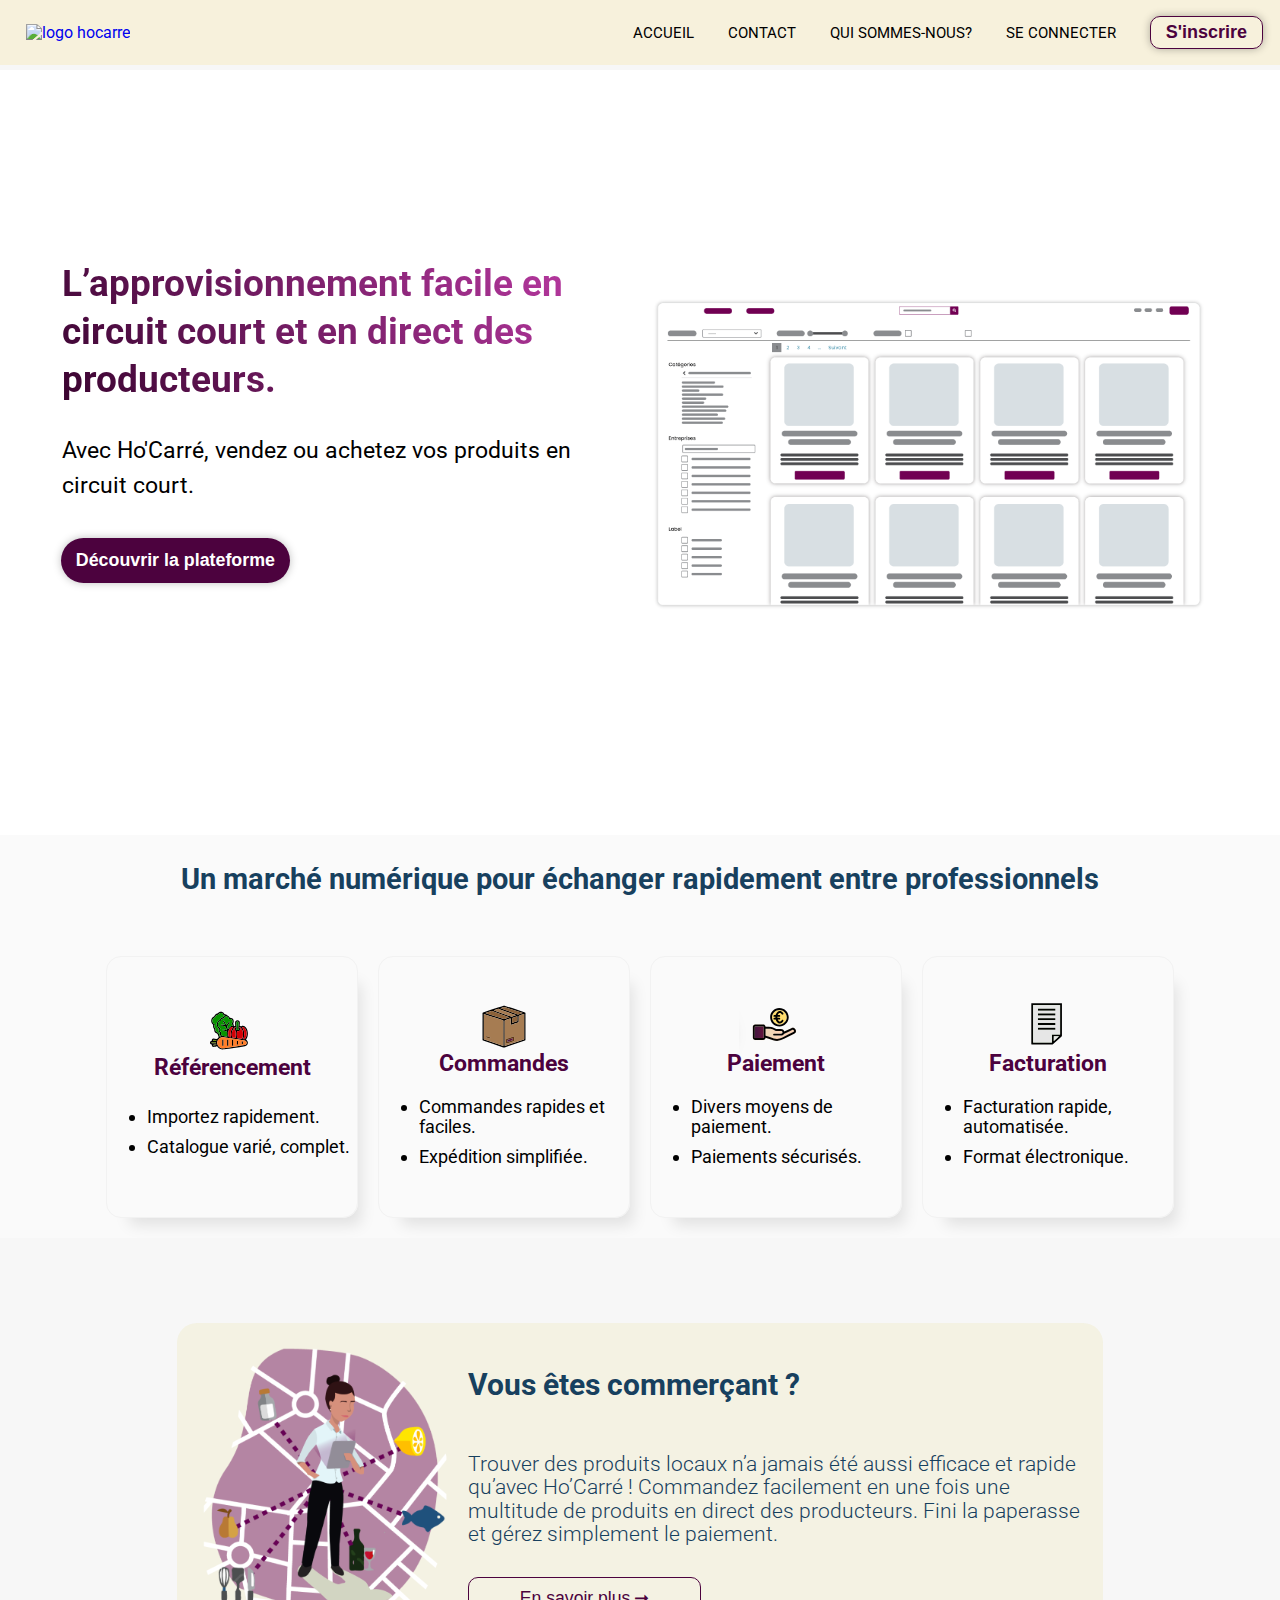
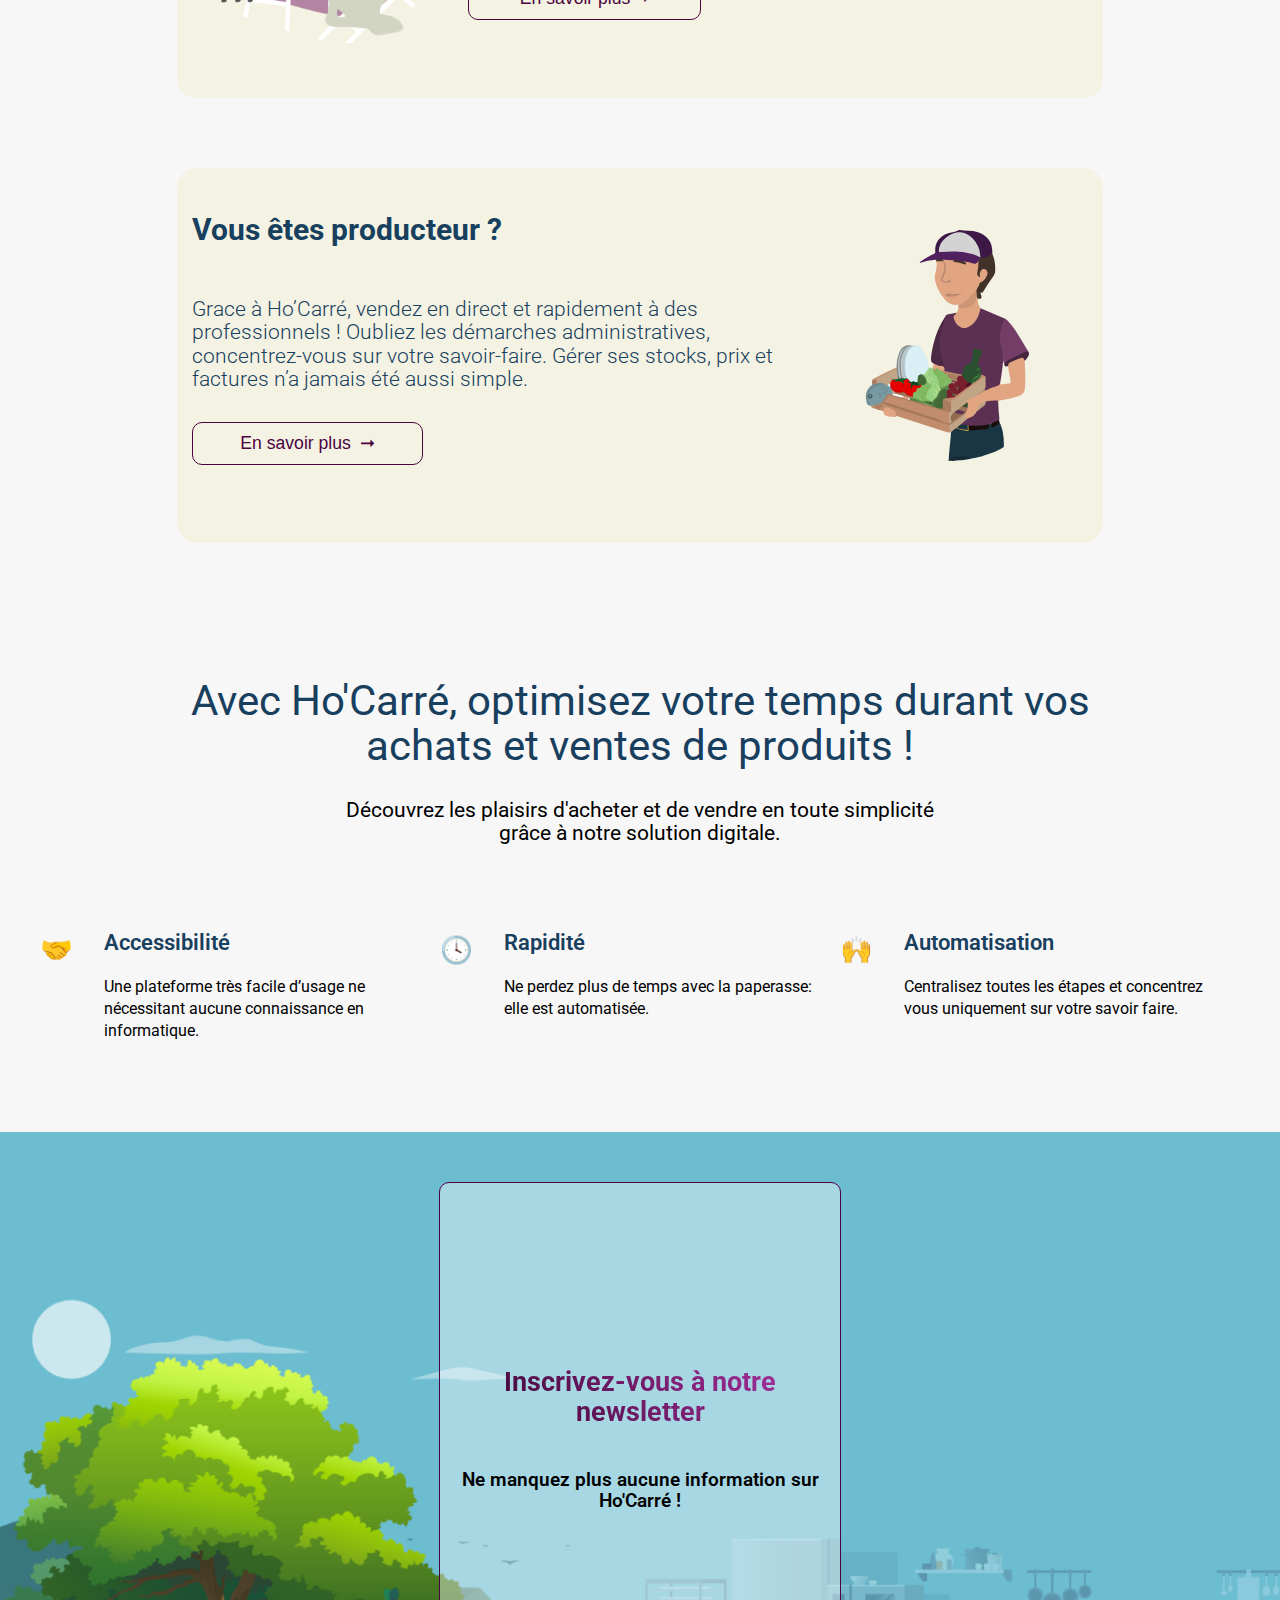
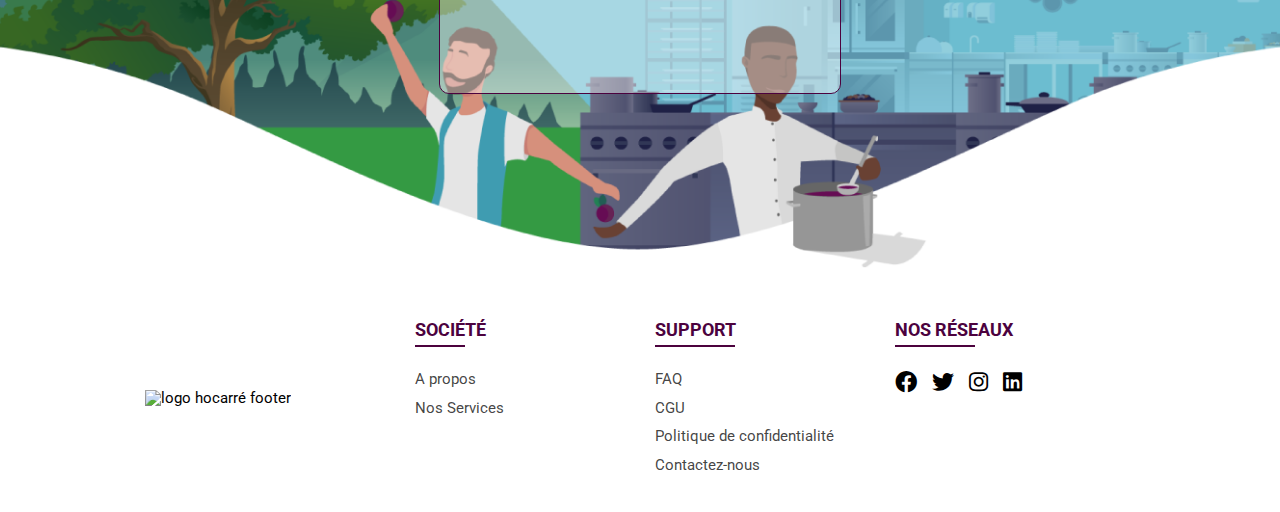
==== commit f5cdd157: "update" ====
--- a/index.html
+++ b/index.html
@@ -4,7 +4,7 @@
     <meta charset="UTF-8">
     <meta http-equiv="X-UA-Compatible" content="IE=edge">
     <meta name="viewport" content="width=device-width, initial-scale=1.0">
-    <meta name="description" content="Marketplace B2B">
+    <meta name="description" content="La plateforme d'approvisionnement en circuit court.">
     <title>Ho&#039;Carré | Accueil</title>
     <!-- icon -->
     <link rel="icon" type="image/icon" href="/assets/images/icone Site/logo Hocarre Tab.png">
@@ -86,9 +86,9 @@
                         <li class="menu__item" >
                             <a class="item__link underlined" href="index.html">Accueil</a>
                         </li>
-                        <li class="menu__item" >
+                        <!-- <li class="menu__item" >
                             <a class="item__link underlined" href="#">Blog</a>
-                        </li>
+                        </li> -->
                         <li class="menu__item">
                             <a class="item__link underlined" href="/contact.html" >Contact</a>
                         </li>
@@ -131,7 +131,7 @@
                             </p>
                         </div>
                         <div class="presentation-cta">
-                            <button class="presentation-cta__button" role="button">
+                            <button class="presentation-cta__button modal-trigger" role="button">
                                 Découvrir la plateforme
                             </button>
                         </div>
@@ -424,9 +424,9 @@
                             <li class="block-list__item">
                                 <a  href="">Nos Services</a>
                             </li>
-                            <li class="block-list__item">
+                            <!-- <li class="block-list__item">
                                 <a  href="">Blog</a>
-                            </li>
+                            </li> -->
                         </ul>
                 </div>
                 <!-- MENU ENDS -->
--- a/distribution/css/style.css
+++ b/distribution/css/style.css
@@ -1,2 +1,2 @@
-@charset "UTF-8";:root{--violet-hocarre:#4c023e;--beige:#edd5b7;--light-blue:#5dcad1;--electric-blue:#4568ff;--white:#fafafa;--light-gray:#b3b3b3;--facebook:#4764a3;--instagram:#cf26a2;--linkedin:#2867b2;--twitter:#1da1f0;--base-font:"Roboto",sans-serif}*{box-sizing:border-box;font-size:100%}*,:after,:before{box-sizing:inherit}body{background-color:#f7f7f7;font-family:var(--base-font);height:100vh;line-height:1.1;margin:0;padding:0;scroll-behavior:smooth}ul{list-style:none}a{text-decoration:none}.flex{display:flex}.flex-center{align-items:center;justify-content:center}.flex-column{flex-direction:column}.flex-wrap{flex-wrap:wrap}.flex-wrap-reverse{flex-wrap:wrap-reverse}span.ripple{animation:ripple .6s linear;background-color:hsla(0,0%,100%,.7);border-radius:50%;position:absolute;transform:scale(0)}@keyframes ripple{to{opacity:0;transform:scale(4)}}.floating{animation-duration:1.5s;animation-iteration-count:infinite;animation-name:floating;animation-timing-function:ease-out;margin-left:30px;margin-top:5px}@keyframes floating{0%{transform:translate(0)}50%{transform:translateY(20px)}to{transform:translate(0)}}@keyframes typing{0%{width:0}to{width:85%}}@keyframes blink-caret{0%,to{border-color:transparent}50%{border-color:var(--violet-hocarre)}}.modal-container{height:100vh;position:fixed;top:0;transition:visibility .4s;visibility:hidden;width:100vw;z-index:1000000000}.modal-container.active{visibility:visible}.overlay{background:#333333d3;height:100%;opacity:0;position:absolute;transition:opacity .4s ease-out .2s;width:100%}.modal-container.active .overlay{opacity:1;transition:opacity .4s ease-out}.modal{background:#fff;border-radius:5px;left:50%;max-width:500px;min-height:200px;min-width:300px;opacity:0;padding:30px;position:absolute;top:60%;transform:translate(-50%,calc(-50% - 50px));transition:opacity .4s ease-out,transform .4s ease-out;width:95%}.modal-container.active .modal{opacity:1;transform:translate(-50%,-50%);transition:opacity .4s ease-out .2s,transform .4s ease-out .2s}.close-modal{background:#ff365e;border:none;border-radius:5px;color:#fff;cursor:pointer;font-size:18px;padding:8px 10px;position:absolute;right:10px;top:10px}.modal h1{font-family:Montserrat,sans-serif;font-size:20px;font-weight:600;margin-bottom:20px;text-align:center}.modal p{font-size:17px;line-height:1.4;margin-bottom:15px}.modal-content{display:flex;justify-content:space-around;margin-top:20px}.modal-content .modal-content-btn{background-color:var(--violet-hocarre);border-radius:10px;color:#fff;font-weight:700;padding:15px;text-decoration:none}.register-link{color:#fff;height:100%;text-decoration:none;width:100%}.header{min-height:70px;width:100%}.navbar{align-items:center;background-color:#f7f1dc;display:flex;justify-content:space-between;left:0;max-height:70px;overflow:hidden;padding:0;position:fixed;top:0;width:100%;z-index:9999}.navbar__logo{margin-left:2%}.logo{height:100%;width:13.75rem}.menu__list{align-items:center;display:flex;justify-content:space-between}.menu__item{margin:0 1.0625rem}.item__link{color:#000;font-size:.9375rem;padding-bottom:10px;position:relative;text-transform:uppercase}.item__link.underlined:hover{color:var(--violet-hocarre)}.item__link.underlined:before{background-color:var(--violet-hocarre);bottom:0;content:"";display:block;height:.125rem;left:0;position:absolute;transform:scaleX(0);transition:transform .4s ease;width:100%}.item__link.underlined:hover:before{transform:scaleX(1)}button{outline:0;overflow:hidden;position:relative;transition:background .3s}.sign-up-btn{background-color:transparent;border:1.8px solid var(--violet-hocarre);border-radius:.625rem;box-shadow:0 0 .5rem rgba(0,0,0,.3);color:var(--violet-hocarre);cursor:pointer;font-size:1.125rem;font-weight:700;padding:.3125rem .9375rem}.sign-up-btn:hover{background-color:var(--violet-hocarre);color:var(--white);transition:.3s ease-out}.menu__hamburger{background-color:var(--white);border:none;display:none}.menu__bar{background-color:var(--violet-hocarre);display:block;height:.1875rem;margin:.3125rem auto;transition:all .3s ease-in-out;width:1.5625rem}@media only screen and (max-width:57.6875rem){.navbar{justify-content:space-between}.menu__list{background-color:#f2f0ea;border-radius:.625rem;flex-direction:column;left:-1000%;position:fixed;text-align:center;top:2.75rem;transition:.7s;width:100%}.menu__list.menu--is-active{left:0;padding:10px 0}.menu__item{margin:1.5625rem 0}.menu__hamburger{cursor:pointer;display:block;justify-content:flex-end;margin-right:1.875rem}.menu__hamburger.menu--is-active .menu__bar:nth-child(2){opacity:0}.menu__hamburger.menu--is-active .menu__bar:first-child{transform:translateY(8px) rotate(45deg)}.menu__hamburger.menu--is-active .menu__bar:nth-child(3){transform:translateY(-8px) rotate(-45deg)}}.section-presentation{background-color:#fff;color:#000;height:85vh;width:100%}.presentation-container{display:flex;height:100%;width:100%}.presentation__left{align-items:center;display:flex;flex-direction:column;height:90%;justify-content:center;width:50%}.presentation-cta,.presentation__body,.presentation__header{width:90%}.presentation__header{font-size:calc(1.425rem + 1.1vw);font-weight:700;line-height:1.3}.gradient-text{-webkit-text-fill-color:transparent;-moz-text-fil-color:transparent;-webkit-background-clip:text;-moz-background-clip:text;background-clip:text;background-image:linear-gradient(55deg,#3a0430,rgba(170,0,139,.767));background-repeat:repeat;background-size:100%}.presentation-text,.presentation-title{margin:.9375rem 0 .9375rem 1.875rem}.presentation__body{font-size:calc(1.2rem + .3vw);line-height:1.5;margin-bottom:1.25rem}.presentation-cta__button{background-color:var(--violet-hocarre);border:none;border-radius:1.5625rem;box-shadow:0 0 .5rem rgba(0,0,0,.25);color:#fff;cursor:pointer;font-size:calc(.975rem + .175vw);font-weight:600;left:5%;padding:.75rem .9375rem;position:relative;transition:.25s}.presentation-cta__button:hover{box-shadow:0 .5em .5em -.4em var(--violet-hocarre);transform:translateY(-.25em)}.presentation__right{display:flex;place-items:center;width:50%}.presentation__right img{max-width:90%}@media screen and (max-width:56.5625rem){.section-presentation{height:100vh;padding-bottom:30px}.presentation-container{flex-direction:column}.presentation__left{height:60%;width:100%}.presentation-text,.presentation-title{margin-left:5px;margin-right:5px}.presentation__right{height:40%;justify-content:center;width:100%}.presentation__right img{height:100%;width:90%}.presentation__header{width:70%}.presentation__body{font-size:1.125rem;width:70%}.presentation-cta__button{left:20%}}@media screen and (max-width:820px){.section-presentation{height:825px}.section-presentation .presentation__left{text-align:center}.presentation-cta__button{left:0}}@media screen and (max-width:56.5625rem){.presentation__body,.presentation__header{width:100%}}.line-up{animation:animate-lineUp 2s ease-out}@keyframes animate-lineUp{0%{opacity:0;transform:translateY(100%)}20%{opacity:0}50%{opacity:1}80%{opacity:1;transform:translateY(0)}to{opacity:1;transform:translateY(0)}}.hero{display:grid;margin:6.25rem 0;min-width:100%;place-items:center}.hero_container{background-color:hsla(53,65%,77%,.233);border-radius:1.25rem;display:flex;flex-direction:column;padding:.9375rem;width:80%}.img-hero{background-position:50%;background-repeat:no-repeat;background-size:cover;height:19.0625rem}.img-hero.img-B{background-image:url("/assets/images/hero_section/Plan de travail 4.svg");margin-top:20px}.img-hero.img-A{background-image:url("/assets/images/hero_section/ho'carré site 2_Plan de travail 1.png");margin-right:10px;transform:scaleX(-1)}.hero a{align-self:flex-start;width:35%}.hero-button{background-color:transparent;border:1.4px solid var(--violet-hocarre);border-radius:10px;color:var(--violet-hocarre);cursor:pointer;font-size:1.1em;margin-top:10px;padding:.625rem .4375rem;transition:.1s;width:100%}.hero-button:hover{background-color:var(--violet-hocarre);color:#fff}.arrow:after{content:"➞";display:inline-block;padding-left:4px;transition:transform .2s ease-out}.arrow:hover:after{transform:translateX(8px)}.text_hero{align-items:center;color:#17405e;display:flex;flex-direction:column}.text_header{align-self:flex-start;font-size:clamp(30px,40px,3vmin);font-weight:700}.text_hero .main_text{font-size:calc(1.25rem + .1vw);font-weight:300}@media screen and (min-width:1025px){.hero_container{flex-direction:row;height:100%;width:70%}.text_hero{height:50%}.img-hero{height:305px;width:100%}.img-hero.img-A{margin-bottom:10px}.img-hero.img-B{margin-top:10px}}.section-features{background-color:#fafafa;padding:10px 0;width:100%}.features_top{margin-bottom:50px}.features_title{color:#17405e;font-size:calc(.75em + 1.3vmax);text-align:center}.features_bottom{display:flex;flex-wrap:wrap;justify-content:center;width:100%}.features-box{border:1.5px solid #f2f2f2;border-radius:15px;box-shadow:13px 17px 15px -10px rgba(0,0,0,.1);display:flex;display:grid;flex-direction:column;height:260px;line-height:20px;margin:10px;place-items:center;width:250px}.box-top{align-items:center;display:flex;flex-direction:column;height:30%;width:100%}.box-top img{width:calc(4.375rem + .275vw)}.box-top .box-title{color:var(--violet-hocarre);font-size:calc(1.1rem + .4vw);margin:0;padding:0}.box-bottom{align-self:flex-start;font-size:calc(.9rem + .3vw);height:70%;width:100%}.box-bottom .box-list{list-style:disc;margin-top:30px}.box-bottom .box-list .box-item{margin:10px 0}.news-letter{display:flex;flex-direction:column;margin:0;min-height:9.375rem;padding:10px 0 30px;place-items:center;width:100%}.large-img{background-image:url(/assets/images/hero_section/hocarré-site-1.png);background-position:50%;background-repeat:no-repeat;background-size:cover;height:700px;width:100%}.newsLetter-global-container{align-items:center;background-color:hsla(0,0%,100%,.404);border:1.5px solid var(--violet-hocarre);border-radius:10px;display:flex;flex-direction:column;height:480px;justify-content:center;margin-bottom:30px;max-width:370px;padding:15px;position:relative;top:40px;width:50%}.newsLetter-global-container h2{font-size:calc(14px + 1vw);text-align:center;width:90%}.newsLetter-global-container .newsLetter-subtitle{font-size:calc(15px + .35vw);font-weight:600;text-align:center}.news-letter-container{display:flex;gap:5px;justify-content:center;width:100%}.news-letter-container .newsL-mail-field{background-color:hsla(0,0%,50%,.13);border:.3px solid hsla(0,0%,50%,.336);border-radius:5px;outline:none;padding:7px 5px}.news-letter-container .newsL-submit-btn{background-color:var(--violet-hocarre);border:none;border-radius:5px;color:#fff;outline:none}.why-hocarre{margin:30px 0;padding:40px 0;width:100%}.wh-container{display:flex;flex-direction:column;margin:0 25px;place-content:center}.wh-container .top .wh-main-title{color:#18405e;font-size:calc(30px + .9vw);font-weight:400;text-align:center}.wh-container .top .wh-main-text{font-size:calc(15px + .45vw);font-weight:400;text-align:center}.wh-container .bottom .wh-row{margin:0 auto;padding:5px 0;width:80%}.wh-container .bottom .wh-row .wh-row_top{font-size:calc(20px + .5vw);text-align:center}.wh-container .bottom .wh-row .wh-row_bottom{font-size:calc(12px + .5vw);margin:0 auto;text-align:center;width:80%}.wh-container .bottom .wh-row .wh-row_bottom>p{line-height:22px}.wh-container .bottom .wh-row .wh-row_bottom>p:first-of-type{color:#18405e;font-size:calc(14px + .625vw);font-weight:600}@media screen and (min-width:860px){.wh-container{margin:0 40px}.wh-container .top .wh-main-title{margin:10px auto;width:80%}.wh-container .top .wh-main-text{margin:0 auto;padding-top:20px;width:50%}.wh-container .bottom{display:flex;margin-top:60px}.wh-container .bottom .wh-row{display:flex;width:40%}.wh-container .bottom .wh-row .wh-row_bottom{font-size:calc(12px + .5vw);margin:0 auto;text-align:center;width:80%}.wh-container .bottom .wh-row .wh-row_bottom>p{line-height:22px;margin-left:7px;text-align:left}.wh-container .bottom .wh-row .wh-row_bottom>p:nth-of-type(2){font-size:calc(12px + .3vw)}}.global-container-whoWeAre{width:100%}.global-container-whoWeAre .section_whoWeAre--intro{align-items:flex-end;background-image:url(/assets/images/qui-sommes-nous/presentation.jpg);background-position:50%;background-repeat:no-repeat;background-size:cover;height:89vh;justify-content:flex-end;margin-bottom:50px;width:100%}.global-container-whoWeAre .section_whoWeAre--intro .intro-text{color:#fff;font-size:calc(15px + .8vw);font-weight:700;width:70%}.global-container-whoWeAre .section_whoWeAre--intro .intro-text p:first-of-type{font-size:calc(30px + 1.1vw);font-weight:bolder;margin-bottom:20px}.global-container-whoWeAre .section_whoWeAre{margin-bottom:90px;width:100%}.global-container-whoWeAre .section_whoWeAre .div_whoWeAre.w-desc{padding:0 10px;width:100%}.global-container-whoWeAre .section_whoWeAre .div_whoWeAre.w-desc .whoWeAre--header .section-title{color:#000;font-size:calc(20px + .7vw)}.global-container-whoWeAre .section_whoWeAre .div_whoWeAre.w-desc .whoWeAre--header .section-title span{color:#972a7a;font-size:calc(23px + .7vw);font-weight:bolder}.global-container-whoWeAre .section_whoWeAre .div_whoWeAre.w-desc .whoWeAre--body{font-size:calc(15px + .2vw);line-height:1.3}.global-container-whoWeAre .section_whoWeAre .div_whoWeAre.w-illustration{max-width:100%;padding:0 10px;width:100%}.global-container-whoWeAre .section_whoWeAre .div_whoWeAre.w-illustration img{border-radius:15px;height:80%;width:100%}@media screen and (min-width:850px){.global-container-whoWeAre .section_whoWeAre{flex-direction:row;margin:0 auto;width:90%}.global-container-whoWeAre .section_whoWeAre .div_whoWeAre.w-desc{display:flex;flex-direction:column;justify-content:center;width:60%}.global-container-whoWeAre .section_whoWeAre .div_whoWeAre.w-illustration{width:40%}.global-container-whoWeAre .section_whoWeAre .div_whoWeAre.w-illustration img{height:85%}}.cookie-consent-modal{align-items:flex-end;background-color:rgba(0,0,0,.5);display:none;height:100vh;left:0;position:fixed;top:0;width:100vw;z-index:100000000}.cookie-consent-modal.active{display:flex}.cookie-modal-content{background-color:#fff;border-radius:10px 10px 0 0;padding:1.5vw 3vw}.cookie-modal-content .modal-top{display:flex;width:100%}.cookie-modal-content .modal-top .cookie-img{align-self:center;background-image:url(/assets/images/cookies/cookie-consent.png);background-repeat:no-repeat;background-size:cover;height:27px;margin-right:10px;width:27px}.cookie-modal-content .modal-title{font-size:calc(17px + .7vw)}.cookie-modal-content .modal-content-cookie span{text-decoration:underline}.cookie-modal-content .modal-btns{display:flex;justify-content:flex-end;margin-top:2em}.cookie-modal-content .modal-btns .consent-btn{border:none;border-radius:3px;cursor:pointer;margin-right:1em;outline:none;padding:.8em 1.5em;width:100px}.cookie-modal-content .consent-btn.yes{background-color:var(--violet-hocarre);color:#fff}.footer{background-color:#fff;height:200px;min-height:240px;text-decoration:none;width:100%}.footer-container{align-items:flex-start;background-color:#fff;display:flex;font-size:.9375rem;justify-content:center;margin:0 auto;max-width:75rem;padding:1.875rem 0 0}.footer-block{flex-basis:20%;margin:0}.footer-block.block-logo{align-self:center;margin-right:30px}.footer-logo{height:9.375rem;width:12.5rem}.block-list{padding-left:0}.block-title{color:var(--violet-hocarre);font-size:1.125rem}.block-title:after{width:5rem}.block-title.company:after,.block-title:after{background-color:var(--violet-hocarre);content:"";display:block;height:.125rem;margin-top:.3125rem}.block-title.company:after{width:3.125rem}.block-list__item{padding:.375rem 0;transition:.3s}.block-list__item:hover{text-decoration:underline}.block-list.media{display:flex}.block-list.media .block-list__item{font-size:1.375rem;padding-right:.9375rem;transition:all .3s ease}.block-list.media .block-list__item>a>i{color:#000}.block-list.media .block-list__item>a>i:hover{color:var(--violet-hocarre);transform:scale(1.22)}.block-list__item>a{color:rgba(51,51,51,.911)}@media screen and (max-width:62.5rem){.footer-container{flex-wrap:wrap;max-width:100%}.footer-block{flex-basis:auto;margin:1.25rem}}@media screen and (max-width:37.5rem){.footer-container{align-items:center;justify-content:center;padding-top:1.875rem}.footer-block{align-items:center;display:flex;flex-basis:70%;flex-direction:column;text-align:center}}.contact-page-body{background-color:#f0ebf1;height:100%;margin:0;width:100%}.contact-page-header{display:grid;height:6.25rem;margin-bottom:.9375rem;place-content:center}.contact__logo{width:18.75rem}.contact-page-container{display:flex;margin:0 auto;width:78%}.ct-page-desc{width:50%}.ct-pg__header h2{color:var(--violet-hocarre);font-size:3.3vw;font-weight:700;width:100%}.ct-pg__header.typewriter h2{animation:typing 3s steps(40),blink-caret .8s step-end 8;border-right:.1em solid transparent;letter-spacing:.1em;overflow:hidden;white-space:nowrap;width:90%}.ct-page__body p{font-size:calc(.9375rem + .4vw);width:75%}.contact-page__bottom{background-color:hsla(0,0%,100%,.411);border-radius:.625rem;display:grid;margin-top:2.8125rem;max-width:14.375rem;min-height:11.875rem;min-width:13.125rem;padding:.3125rem;place-content:center}.ct-pg-row{font-size:1.1875rem;margin:.3125rem 0;text-align:center}.ct-pg-networks{color:var(--violet-hocarre);display:flex;justify-content:space-around;padding:0}.form-container{box-shadow:-7px 2px 26px 14px rgba(0,0,0,.1);margin-left:7%;width:50%}.form-row.first-row{display:flex}.form-row.first-row .form-group{width:45%}.form-row.first-row .form-group:first-of-type{margin-right:10%}.form-container{background-color:var(--white);border-radius:.9375rem;max-height:30rem;max-width:21.875rem;padding:.3125rem 1.875rem 0;position:relative}.form-group{margin:1.6rem 0 1.2rem;position:relative}.input-data{height:1.875rem}.contact-textarea{resize:none}.f-ctrl-label{color:#7a7979;font-size:1rem!important;padding-left:.12rem;pointer-events:none;position:absolute;top:.2rem;transition:all .31s ease;z-index:1}.material-dsgn-bar{border-bottom:.063rem solid #999;display:block;position:relative}.material-dsgn-bar:before{background:var(--violet-hocarre);bottom:-.063rem;content:"";height:.125rem;left:50%;position:absolute;transition:left .28s ease,width .28s ease;width:0;z-index:2}.contact-textarea,.input-data{background:none;border-color:transparent;border-width:0;box-shadow:none;color:transparent;display:block;font-size:1rem;line-height:1.8;padding:.125rem .125rem .063rem;transition:all .31s ease;width:100%}.contact-textarea:focus,.contact-textarea:valid,.input-data:focus,.input-data:valid{color:#333}.contact-textarea:focus~.f-ctrl-label,.contact-textarea:valid~.f-ctrl-label,.input-data:focus~.f-ctrl-label,.input-data:valid~.f-ctrl-label{font-size:.8rem;left:0;top:-1rem}.contact-textarea:focus,.input-data:focus{outline:none}.contact-textarea:focus~.f-ctrl-label,.input-data:focus~.f-ctrl-label{color:var(--violet-hocarre)}.contact-textarea:focus~.material-dsgn-bar:before,.input-data:focus~.material-dsgn-bar:before{left:0;width:100%}.ct-form-btn{background-color:var(--violet-hocarre);border:1px solid var(--violet-hocarre);border-radius:.4375rem;color:var(--violet-hocarre);color:var(--white);cursor:pointer;font-size:1rem;margin:1.5rem 0 1rem;overflow:hidden;padding:.5rem 1.8rem;position:relative}.ct-pg-links a{color:#000}.ct-pg-links a i:hover{transform:scale(1.22)}.ct-pg-links a i.instagram:hover{color:var(--instagram)}.ct-pg-links a i.facebook:hover{color:var(--facebook)}.ct-pg-links a i.linkedin:hover{color:var(--linkedin)}.ct-pg-links a i.twitter:hover{color:var(--twitter)}
+@charset "UTF-8";:root{--violet-hocarre:#4c023e;--beige:#edd5b7;--light-blue:#5dcad1;--electric-blue:#4568ff;--white:#fafafa;--light-gray:#b3b3b3;--facebook:#4764a3;--instagram:#cf26a2;--linkedin:#2867b2;--twitter:#1da1f0;--phone:#29b310;--mail:#ff2c2c;--base-font:"Roboto",sans-serif}*{box-sizing:border-box;font-size:100%}*,:after,:before{box-sizing:inherit}body{background-color:#f7f7f7;font-family:var(--base-font);height:100vh;line-height:1.1;margin:0;padding:0;scroll-behavior:smooth}ul{list-style:none}a{text-decoration:none}.flex{display:flex}.flex-center{align-items:center;justify-content:center}.flex-column{flex-direction:column}.flex-wrap{flex-wrap:wrap}.flex-wrap-reverse{flex-wrap:wrap-reverse}span.ripple{animation:ripple .6s linear;background-color:hsla(0,0%,100%,.7);border-radius:50%;position:absolute;transform:scale(0)}@keyframes ripple{to{opacity:0;transform:scale(4)}}.floating{animation-duration:1.5s;animation-iteration-count:infinite;animation-name:floating;animation-timing-function:ease-out;margin-left:30px;margin-top:5px}@keyframes floating{0%{transform:translate(0)}50%{transform:translateY(20px)}to{transform:translate(0)}}@keyframes typing{0%{width:0}to{width:85%}}@keyframes blink-caret{0%,to{border-color:transparent}50%{border-color:var(--violet-hocarre)}}.modal-container{height:100vh;position:fixed;top:0;transition:visibility .4s;visibility:hidden;width:100vw;z-index:1000000000}.modal-container.active{visibility:visible}.overlay{background:#333333d3;height:100%;opacity:0;position:absolute;transition:opacity .4s ease-out .2s;width:100%}.modal-container.active .overlay{opacity:1;transition:opacity .4s ease-out}.modal{background:#fff;border-radius:5px;left:50%;max-width:500px;min-height:200px;min-width:300px;opacity:0;padding:30px;position:absolute;top:60%;transform:translate(-50%,calc(-50% - 50px));transition:opacity .4s ease-out,transform .4s ease-out;width:95%}.modal-container.active .modal{opacity:1;transform:translate(-50%,-50%);transition:opacity .4s ease-out .2s,transform .4s ease-out .2s}.close-modal{background:#ff365e;border:none;border-radius:5px;color:#fff;cursor:pointer;font-size:18px;padding:8px 10px;position:absolute;right:10px;top:10px}.modal h1{font-family:Montserrat,sans-serif;font-size:20px;font-weight:600;margin-bottom:20px;text-align:center}.modal p{font-size:17px;line-height:1.4;margin-bottom:15px}.modal-content{display:flex;justify-content:space-around;margin-top:20px}.modal-content .modal-content-btn{background-color:var(--violet-hocarre);border-radius:10px;color:#fff;font-weight:700;padding:15px;text-decoration:none}.register-link{color:#fff;height:100%;text-decoration:none;width:100%}.header{min-height:70px;width:100%}.navbar{align-items:center;background-color:#f7f1dc;display:flex;justify-content:space-between;left:0;max-height:70px;overflow:hidden;padding:0;position:fixed;top:0;width:100%;z-index:9999}.navbar__logo{margin-left:2%}.logo{height:100%;width:13.75rem}.menu__list{align-items:center;display:flex;justify-content:space-between}.menu__item{margin:0 1.0625rem}.item__link{color:#000;font-size:.9375rem;padding-bottom:10px;position:relative;text-transform:uppercase}.item__link.underlined:hover{color:var(--violet-hocarre)}.item__link.underlined:before{background-color:var(--violet-hocarre);bottom:0;content:"";display:block;height:.125rem;left:0;position:absolute;transform:scaleX(0);transition:transform .4s ease;width:100%}.item__link.underlined:hover:before{transform:scaleX(1)}button{outline:0;overflow:hidden;position:relative;transition:background .3s}.sign-up-btn{background-color:transparent;border:1.8px solid var(--violet-hocarre);border-radius:.625rem;box-shadow:0 0 .5rem rgba(0,0,0,.3);color:var(--violet-hocarre);cursor:pointer;font-size:1.125rem;font-weight:700;padding:.3125rem .9375rem}.sign-up-btn:hover{background-color:var(--violet-hocarre);color:var(--white);transition:.3s ease-out}.menu__hamburger{background-color:var(--white);border:none;display:none}.menu__bar{background-color:var(--violet-hocarre);display:block;height:.1875rem;margin:.3125rem auto;transition:all .3s ease-in-out;width:1.5625rem}@media only screen and (max-width:57.6875rem){.navbar{justify-content:space-between}.menu__list{background-color:#f2f0ea;border-radius:.625rem;flex-direction:column;left:-1000%;position:fixed;text-align:center;top:2.75rem;transition:.7s;width:100%}.menu__list.menu--is-active{left:0;padding:10px 0}.menu__item{margin:1.5625rem 0}.menu__hamburger{cursor:pointer;display:block;justify-content:flex-end;margin-right:1.875rem}.menu__hamburger.menu--is-active .menu__bar:nth-child(2){opacity:0}.menu__hamburger.menu--is-active .menu__bar:first-child{transform:translateY(8px) rotate(45deg)}.menu__hamburger.menu--is-active .menu__bar:nth-child(3){transform:translateY(-8px) rotate(-45deg)}}.section-presentation{background-color:#fff;color:#000;height:85vh;width:100%}.presentation-container{display:flex;height:100%;width:100%}.presentation__left{align-items:center;display:flex;flex-direction:column;height:90%;justify-content:center;width:50%}.presentation-cta,.presentation__body,.presentation__header{width:90%}.presentation__header{font-size:calc(1.425rem + 1.1vw);font-weight:700;line-height:1.3}.gradient-text{-webkit-text-fill-color:transparent;-moz-text-fil-color:transparent;-webkit-background-clip:text;-moz-background-clip:text;background-clip:text;background-image:linear-gradient(55deg,#3a0430,rgba(170,0,139,.767));background-repeat:repeat;background-size:100%}.presentation-text,.presentation-title{margin:.9375rem 0 .9375rem 1.875rem}.presentation__body{font-size:calc(1.2rem + .3vw);line-height:1.5;margin-bottom:1.25rem}.presentation-cta__button{background-color:var(--violet-hocarre);border:none;border-radius:1.5625rem;box-shadow:0 0 .5rem rgba(0,0,0,.25);color:#fff;cursor:pointer;font-size:calc(.975rem + .175vw);font-weight:600;left:5%;padding:.75rem .9375rem;position:relative;transition:.25s}.presentation-cta__button:hover{box-shadow:0 .5em .5em -.4em var(--violet-hocarre);transform:translateY(-.25em)}.presentation__right{display:flex;place-items:center;width:50%}.presentation__right img{max-width:90%}@media screen and (max-width:56.5625rem){.section-presentation{height:100vh;padding-bottom:30px}.presentation-container{flex-direction:column}.presentation__left{height:60%;width:100%}.presentation-text,.presentation-title{margin-left:5px;margin-right:5px}.presentation__right{height:40%;justify-content:center;width:100%}.presentation__right img{height:100%;width:90%}.presentation__header{width:70%}.presentation__body{font-size:1.125rem;width:70%}.presentation-cta__button{left:20%}}@media screen and (max-width:820px){.section-presentation{height:825px}.section-presentation .presentation__left{text-align:center}.presentation-cta__button{left:0}}@media screen and (max-width:56.5625rem){.presentation__body,.presentation__header{width:100%}}.line-up{animation:animate-lineUp 2s ease-out}@keyframes animate-lineUp{0%{opacity:0;transform:translateY(100%)}20%{opacity:0}50%{opacity:1}80%{opacity:1;transform:translateY(0)}to{opacity:1;transform:translateY(0)}}.hero{display:grid;margin:6.25rem 0;min-width:100%;place-items:center}.hero_container{background-color:hsla(53,65%,77%,.233);border-radius:1.25rem;display:flex;flex-direction:column;padding:.9375rem;width:80%}.img-hero{background-position:50%;background-repeat:no-repeat;background-size:cover;height:19.0625rem}.img-hero.img-B{background-image:url("/assets/images/hero_section/Plan de travail 4.svg");margin-top:20px}.img-hero.img-A{background-image:url("/assets/images/hero_section/ho'carré site 2_Plan de travail 1.png");margin-right:10px;transform:scaleX(-1)}.hero a{align-self:flex-start;width:35%}.hero-button{background-color:transparent;border:1.4px solid var(--violet-hocarre);border-radius:10px;color:var(--violet-hocarre);cursor:pointer;font-size:1.1em;margin-top:10px;padding:.625rem .4375rem;transition:.1s;width:100%}.hero-button:hover{background-color:var(--violet-hocarre);color:#fff}.arrow:after{content:"➞";display:inline-block;padding-left:4px;transition:transform .2s ease-out}.arrow:hover:after{transform:translateX(8px)}.text_hero{align-items:center;color:#17405e;display:flex;flex-direction:column}.text_header{align-self:flex-start;font-size:clamp(30px,40px,3vmin);font-weight:700}.text_hero .main_text{font-size:calc(1.25rem + .1vw);font-weight:300}@media screen and (min-width:1025px){.hero_container{flex-direction:row;height:100%;width:70%}.text_hero{height:50%}.img-hero{height:305px;width:100%}.img-hero.img-A{margin-bottom:10px}.img-hero.img-B{margin-top:10px}}.section-features{background-color:#fafafa;padding:10px 0;width:100%}.features_top{margin-bottom:50px}.features_title{color:#17405e;font-size:calc(.75em + 1.3vmax);text-align:center}.features_bottom{display:flex;flex-wrap:wrap;justify-content:center;width:100%}.features-box{border:1.5px solid #f2f2f2;border-radius:15px;box-shadow:13px 17px 15px -10px rgba(0,0,0,.1);display:flex;display:grid;flex-direction:column;height:260px;line-height:20px;margin:10px;place-items:center;width:250px}.box-top{align-items:center;display:flex;flex-direction:column;height:30%;width:100%}.box-top img{width:calc(4.375rem + .275vw)}.box-top .box-title{color:var(--violet-hocarre);font-size:calc(1.1rem + .4vw);margin:0;padding:0}.box-bottom{align-self:flex-start;font-size:calc(.9rem + .3vw);height:70%;width:100%}.box-bottom .box-list{list-style:disc;margin-top:30px}.box-bottom .box-list .box-item{margin:10px 0}.news-letter{display:flex;flex-direction:column;margin:0;min-height:9.375rem;padding:10px 0 30px;place-items:center;width:100%}.large-img{background-image:url(/assets/images/hero_section/hocarré-site-1.png);background-position:50%;background-repeat:no-repeat;background-size:cover;height:700px;width:100%}.newsLetter-global-container{align-items:center;background-color:hsla(0,0%,100%,.404);border:1.5px solid var(--violet-hocarre);border-radius:10px;display:flex;flex-direction:column;height:480px;justify-content:center;margin-bottom:30px;max-width:370px;padding:15px;position:relative;top:40px;width:50%}.newsLetter-global-container h2{font-size:calc(14px + 1vw);text-align:center;width:90%}.newsLetter-global-container .newsLetter-subtitle{font-size:calc(15px + .35vw);font-weight:600;text-align:center}.news-letter-container{display:flex;gap:5px;justify-content:center;width:100%}.news-letter-container .newsL-mail-field{background-color:hsla(0,0%,50%,.13);border:.3px solid hsla(0,0%,50%,.336);border-radius:5px;outline:none;padding:7px 5px}.news-letter-container .newsL-submit-btn{background-color:var(--violet-hocarre);border:none;border-radius:5px;color:#fff;outline:none}.why-hocarre{margin:30px 0;padding:40px 0;width:100%}.wh-container{display:flex;flex-direction:column;margin:0 25px;place-content:center}.wh-container .top .wh-main-title{color:#18405e;font-size:calc(30px + .9vw);font-weight:400;text-align:center}.wh-container .top .wh-main-text{font-size:calc(15px + .45vw);font-weight:400;text-align:center}.wh-container .bottom .wh-row{margin:0 auto;padding:5px 0;width:80%}.wh-container .bottom .wh-row .wh-row_top{font-size:calc(20px + .5vw);text-align:center}.wh-container .bottom .wh-row .wh-row_bottom{font-size:calc(12px + .5vw);margin:0 auto;text-align:center;width:80%}.wh-container .bottom .wh-row .wh-row_bottom>p{line-height:22px}.wh-container .bottom .wh-row .wh-row_bottom>p:first-of-type{color:#18405e;font-size:calc(14px + .625vw);font-weight:600}@media screen and (min-width:860px){.wh-container{margin:0 40px}.wh-container .top .wh-main-title{margin:10px auto;width:80%}.wh-container .top .wh-main-text{margin:0 auto;padding-top:20px;width:50%}.wh-container .bottom{display:flex;margin-top:60px}.wh-container .bottom .wh-row{display:flex;width:40%}.wh-container .bottom .wh-row .wh-row_bottom{font-size:calc(12px + .5vw);margin:0 auto;text-align:center;width:80%}.wh-container .bottom .wh-row .wh-row_bottom>p{line-height:22px;margin-left:7px;text-align:left}.wh-container .bottom .wh-row .wh-row_bottom>p:nth-of-type(2){font-size:calc(12px + .3vw)}}.global-container-whoWeAre{width:100%}.global-container-whoWeAre .section_whoWeAre--intro{align-items:flex-end;background-image:url(/assets/images/qui-sommes-nous/presentation.jpg);background-position:50%;background-repeat:no-repeat;background-size:cover;height:89vh;justify-content:flex-end;margin-bottom:50px;width:100%}.global-container-whoWeAre .section_whoWeAre--intro .intro-text{color:#fff;font-size:calc(15px + .8vw);font-weight:700;width:70%}.global-container-whoWeAre .section_whoWeAre--intro .intro-text p:first-of-type{font-size:calc(30px + 1.1vw);font-weight:bolder;margin-bottom:20px}.global-container-whoWeAre .section_whoWeAre{margin-bottom:90px;width:100%}.global-container-whoWeAre .section_whoWeAre .div_whoWeAre.w-desc{padding:0 10px;width:100%}.global-container-whoWeAre .section_whoWeAre .div_whoWeAre.w-desc .whoWeAre--header .section-title{color:#000;font-size:calc(20px + .7vw)}.global-container-whoWeAre .section_whoWeAre .div_whoWeAre.w-desc .whoWeAre--header .section-title span{color:#972a7a;font-size:calc(23px + .7vw);font-weight:bolder}.global-container-whoWeAre .section_whoWeAre .div_whoWeAre.w-desc .whoWeAre--body{font-size:calc(15px + .2vw);line-height:1.3}.global-container-whoWeAre .section_whoWeAre .div_whoWeAre.w-illustration{max-width:100%;padding:0 10px;width:100%}.global-container-whoWeAre .section_whoWeAre .div_whoWeAre.w-illustration img{border-radius:15px;height:80%;width:100%}.global-container-whoWeAre .section_whoWeAre.last .div_whoWeAre.w-desc{width:95%}@media screen and (min-width:850px){.global-container-whoWeAre .section_whoWeAre{flex-direction:row;margin:0 auto;width:90%}.global-container-whoWeAre .section_whoWeAre .div_whoWeAre.w-desc{display:flex;flex-direction:column;justify-content:center;width:60%}.global-container-whoWeAre .section_whoWeAre .div_whoWeAre.w-illustration{width:40%}.global-container-whoWeAre .section_whoWeAre .div_whoWeAre.w-illustration img{height:85%}}.cookie-consent-modal{align-items:flex-end;background-color:rgba(0,0,0,.5);display:none;height:100vh;left:0;position:fixed;top:0;width:100vw;z-index:100000000}.cookie-consent-modal.active{display:flex}.cookie-modal-content{background-color:#fff;border-radius:10px 10px 0 0;padding:1.5vw 3vw}.cookie-modal-content .modal-top{display:flex;width:100%}.cookie-modal-content .modal-top .cookie-img{align-self:center;background-image:url(/assets/images/cookies/cookie-consent.png);background-repeat:no-repeat;background-size:cover;height:27px;margin-right:10px;width:27px}.cookie-modal-content .modal-title{font-size:calc(17px + .7vw)}.cookie-modal-content .modal-content-cookie span{text-decoration:underline}.cookie-modal-content .modal-btns{display:flex;justify-content:flex-end;margin-top:2em}.cookie-modal-content .modal-btns .consent-btn{border:none;border-radius:3px;cursor:pointer;margin-right:1em;outline:none;padding:.8em 1.5em;width:100px}.cookie-modal-content .consent-btn.yes{background-color:var(--violet-hocarre);color:#fff}.footer{background-color:#fff;height:200px;min-height:240px;text-decoration:none;width:100%}.footer-container{align-items:flex-start;background-color:#fff;display:flex;font-size:.9375rem;justify-content:center;margin:0 auto;max-width:75rem;padding:1.875rem 0 0}.footer-block{flex-basis:20%;margin:0}.footer-block.block-logo{align-self:center;margin-right:30px}.footer-logo{height:9.375rem;width:12.5rem}.block-list{padding-left:0}.block-title{color:var(--violet-hocarre);font-size:1.125rem}.block-title:after{width:5rem}.block-title.company:after,.block-title:after{background-color:var(--violet-hocarre);content:"";display:block;height:.125rem;margin-top:.3125rem}.block-title.company:after{width:3.125rem}.block-list__item{padding:.375rem 0;transition:.3s}.block-list__item:hover{text-decoration:underline}.block-list.media{display:flex}.block-list.media .block-list__item{font-size:1.375rem;padding-right:.9375rem;transition:all .3s ease}.block-list.media .block-list__item>a>i{color:#000}.block-list.media .block-list__item>a>i:hover{color:var(--violet-hocarre);transform:scale(1.22)}.block-list__item>a{color:rgba(51,51,51,.911)}@media screen and (max-width:62.5rem){.footer-container{flex-wrap:wrap;max-width:100%}.footer-block{flex-basis:auto;margin:1.25rem}}@media screen and (max-width:37.5rem){.footer-container{align-items:center;justify-content:center;padding-top:1.875rem}.footer-block{align-items:center;display:flex;flex-basis:70%;flex-direction:column;text-align:center}}body#contactPage_body{background-color:#f0ebf1;box-sizing:border-box;height:100vh;max-width:100%;padding:.625rem}.globalContainer_contact{max-width:100%}.contactHeader{display:flex;place-content:center;width:100%}.contactHeader .logoContactPage{cursor:pointer;height:6.25rem;width:21.875rem}.contactPage_mainContent{margin-top:10px;max-width:100%;padding:.625rem}.contactPage_mainContent .contactUs_text{line-height:1.2}.contactPage_mainContent .contactUs_text h1{color:var(--violet-hocarre);font-size:calc(20px + 1vw)}.contactPage_mainContent .contactUs_text p{font-size:calc(15px + .7vw)}.contactPage_mainContent .contactUs_form{border-radius:.75rem;margin:0 auto;padding:10px;width:80%}.contactPage_socialNetworks{display:flex;flex-wrap:wrap;justify-content:center;margin-top:30px;max-width:100%;padding:.625rem}.contactPage_socialNetworks .cell{align-items:center;display:flex;flex-direction:column;font-size:17px;margin:.625rem}.contactPage_socialNetworks .cell i{cursor:pointer;font-size:24px;margin-bottom:15px}.contactPage_socialNetworks .cell .fa-square-phone{color:var(--phone)}.contactPage_socialNetworks .cell .fa-at{color:var(--violet-hocarre)}.contactPage_socialNetworks .cell .fa-facebook{color:var(--facebook)}.contactPage_socialNetworks .cell .fa-instagram{color:var(--instagram)}.contactPage_socialNetworks .cell .fa-linkedin{color:var(--linkedin)}.contactPage_socialNetworks .cell .fa-twitter{color:var(--twitter)}@media screen and (min-width:560px){.contactPage_mainContent .contactUs_text{align-items:center;display:flex;flex-direction:column}.contactPage_mainContent .contactUs_form{width:50%}}
 /*# sourceMappingURL=style.css.map */